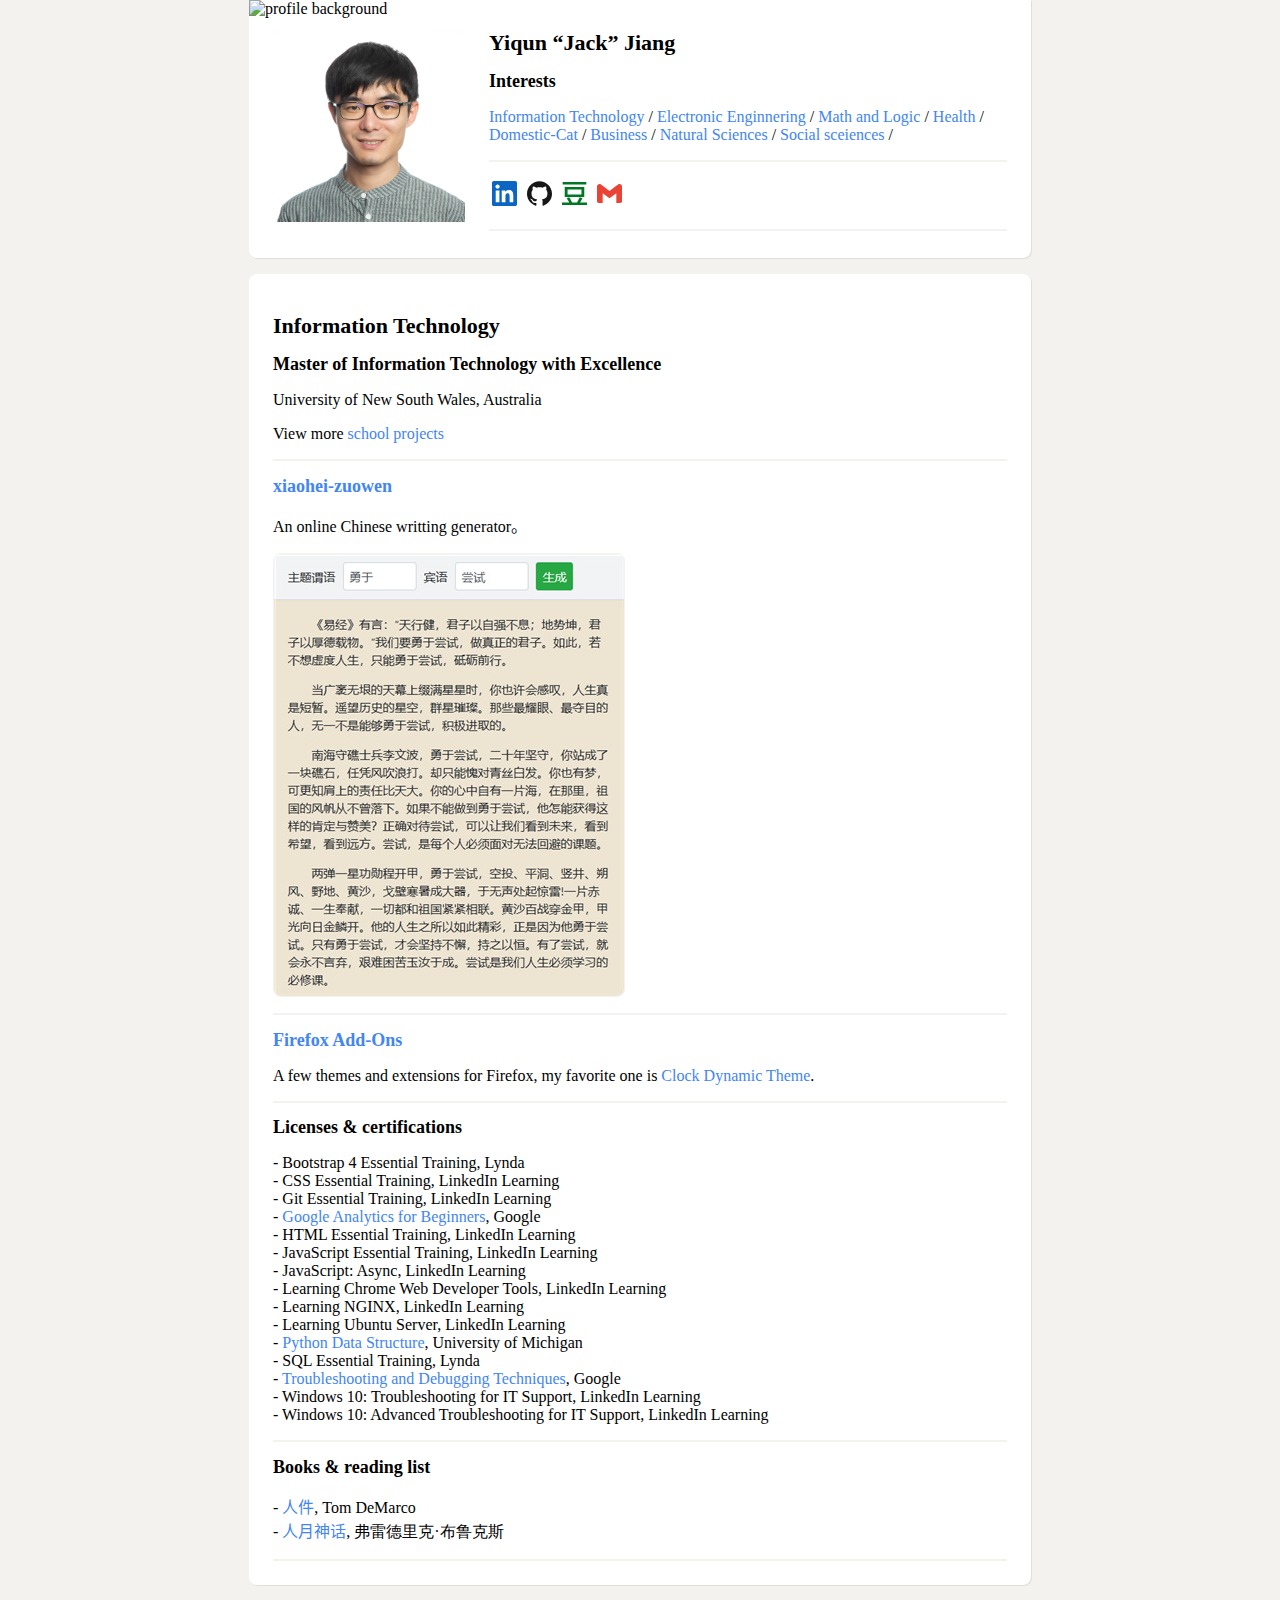
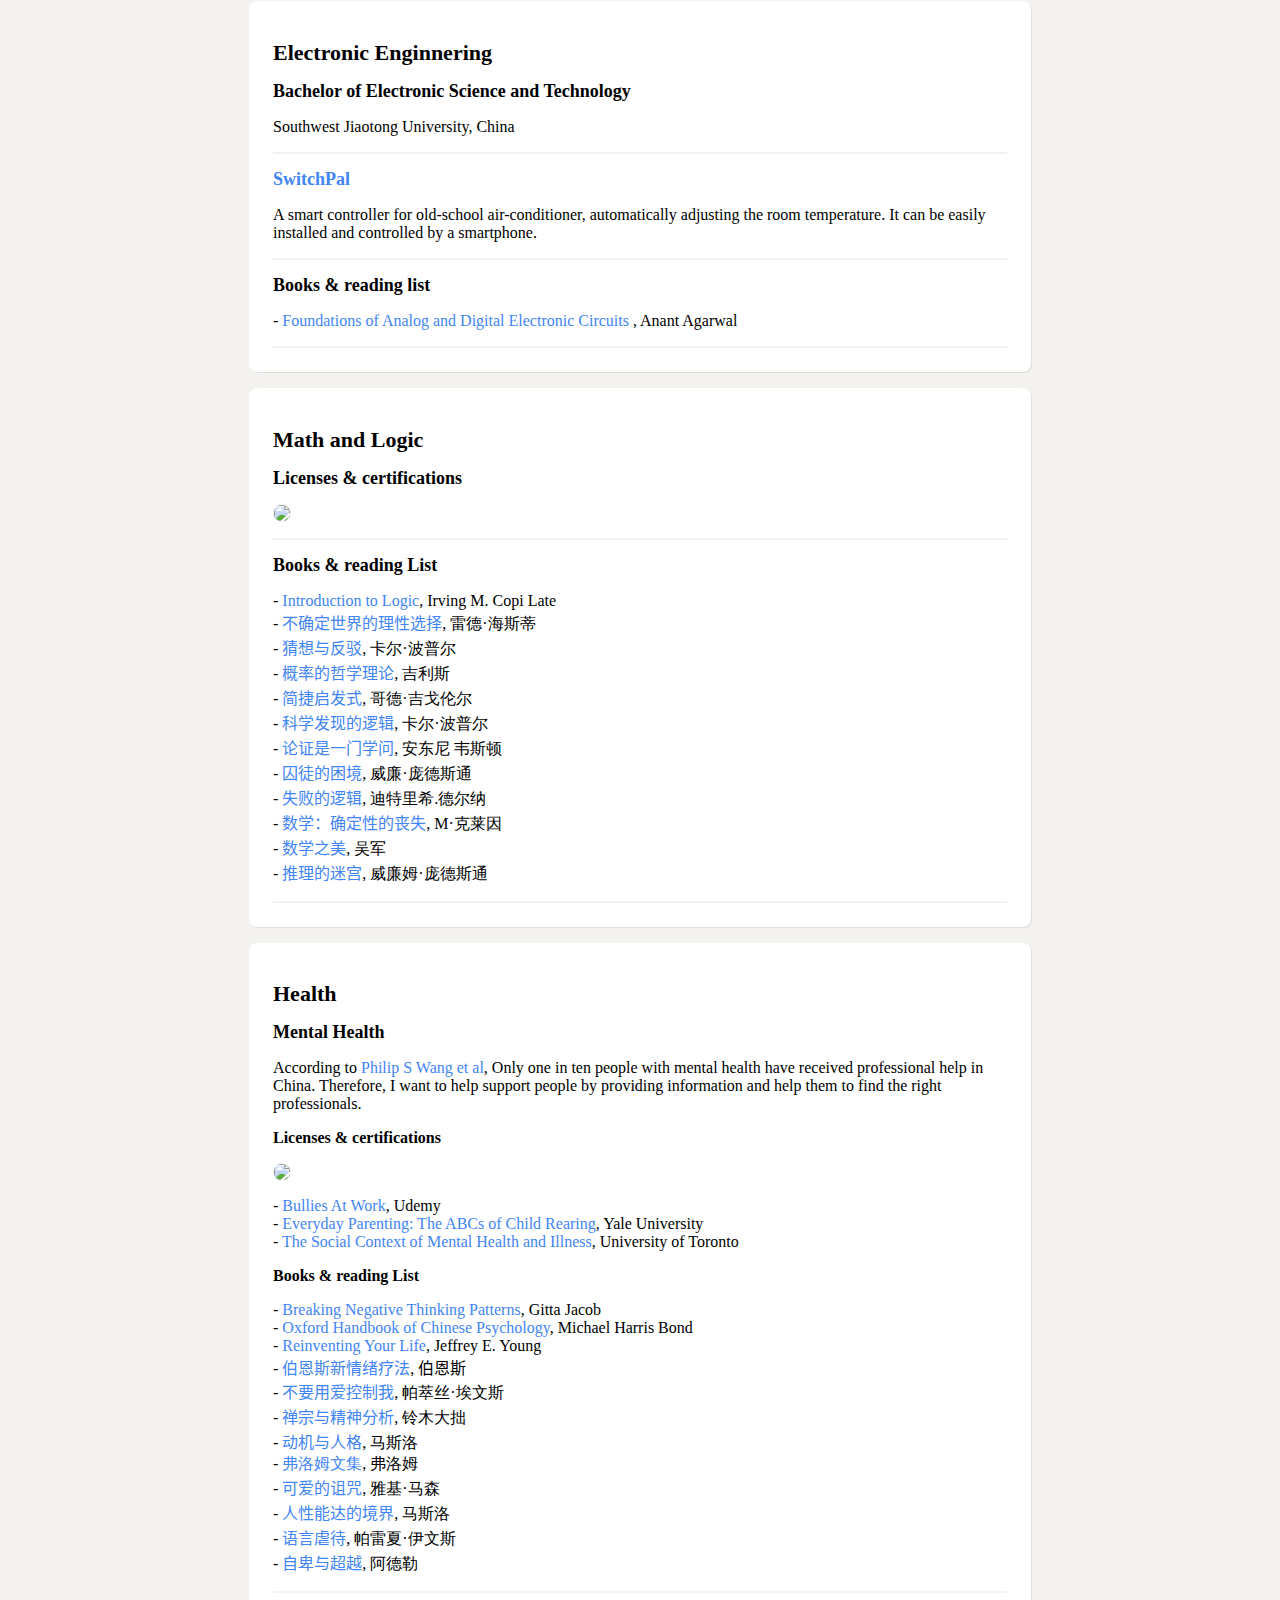
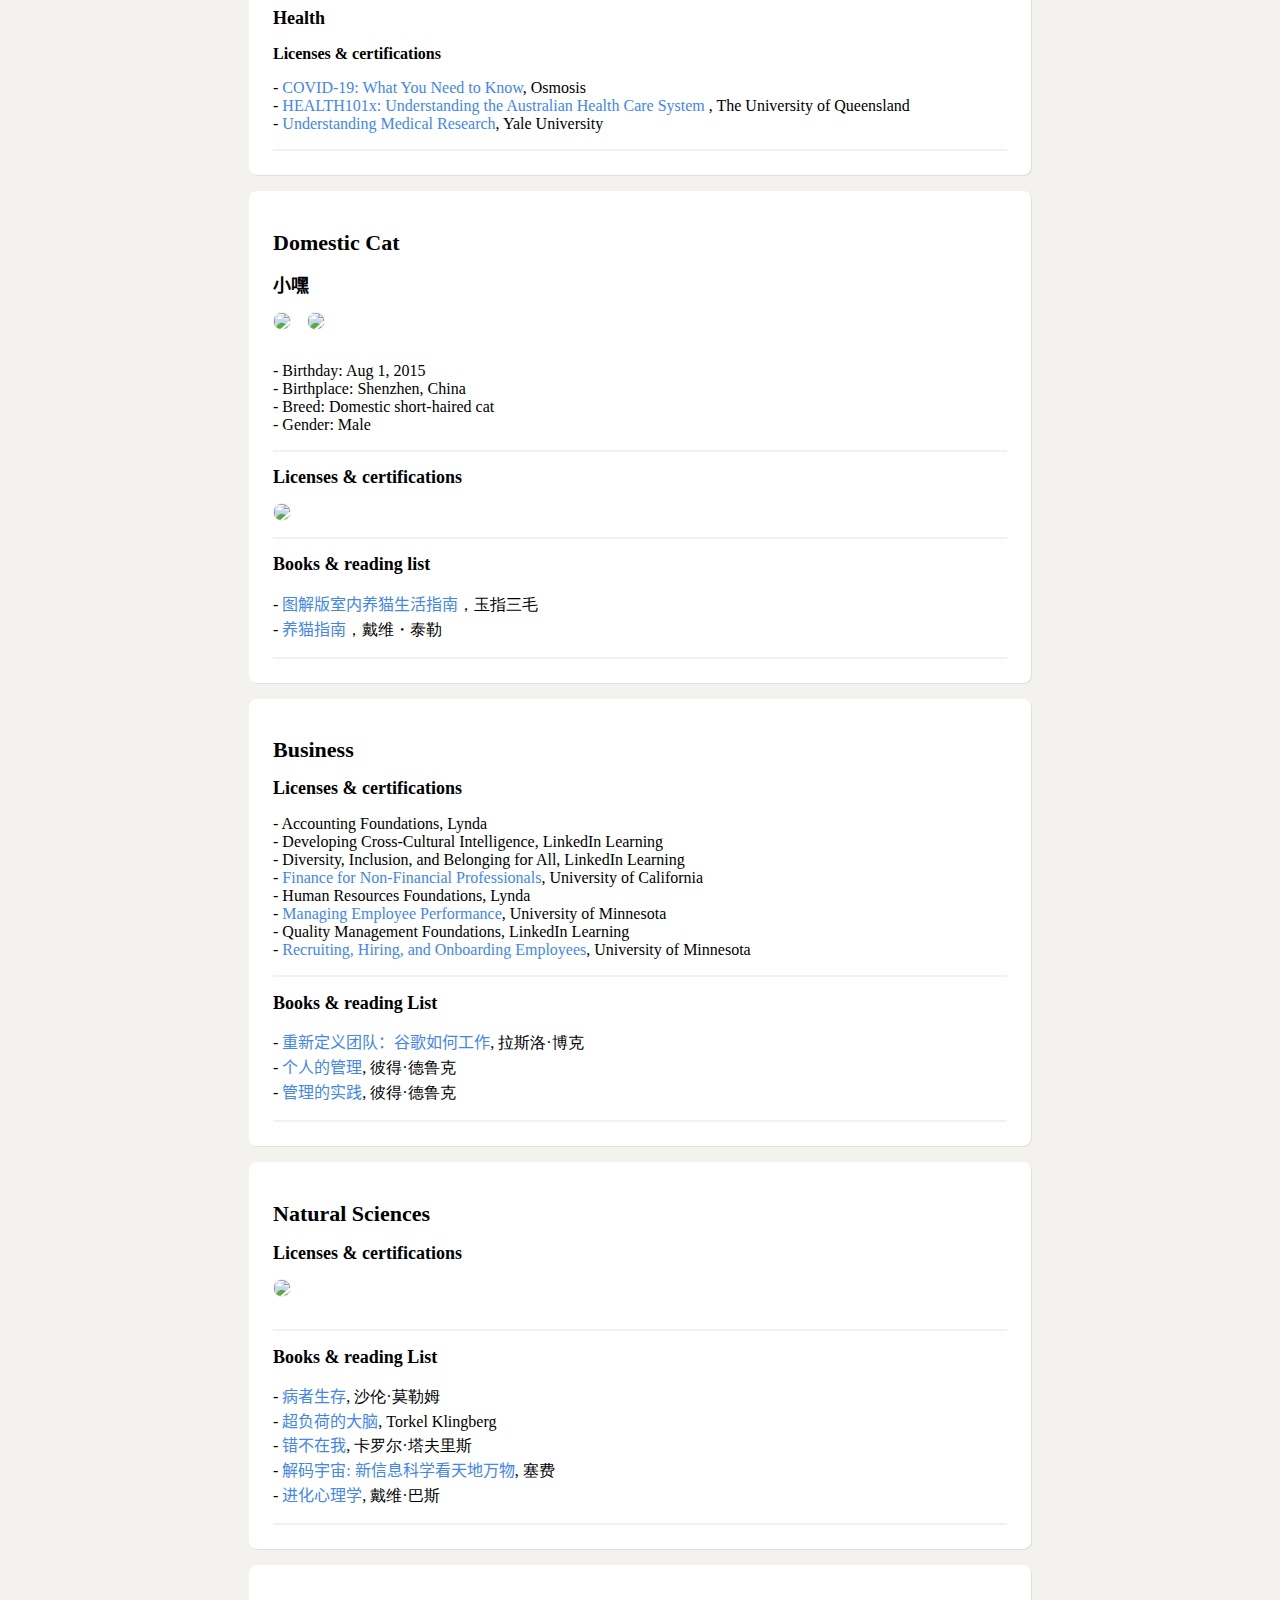
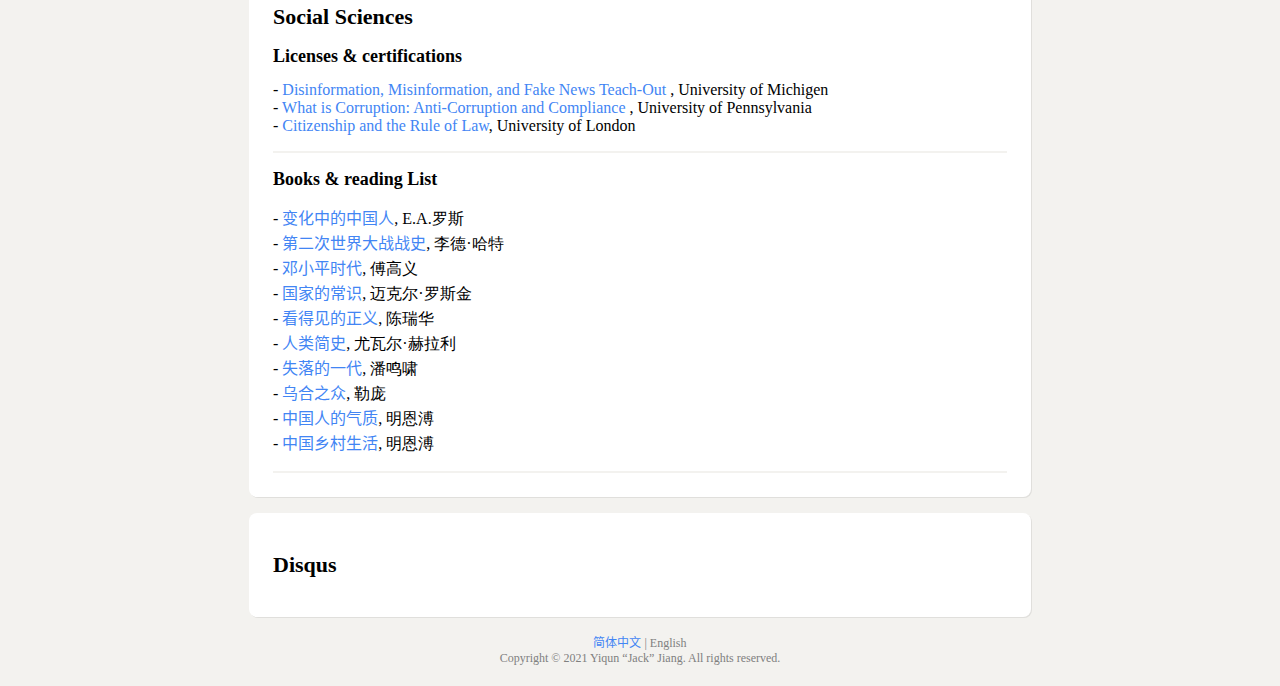
==== en-AU.html @ 07691514 "#6" ====
<!DOCTYPE html>
<html lang="en-au">
  <head>
    <meta charset="UTF-8">
    <meta name="viewport" content="width=device-width, initial-scale=1.0">
    <meta name="description" content="A simple personal homepage, build with bare bone HTML, CSS and JavaScript.">
    <meta name="keywords" content="HTML, CSS, JavaScript, Homepage">
    <title>jackjyq.com</title>
    <!-- https://ogp.me/ -->
    <meta property="og:title" content="jackjyq.com" />
    <meta property="og:type" content="website" />
    <meta property="og:description" content="A simple personal homepage, build with bare bone HTML, CSS and JavaScript.">
    <meta property="og:url" content="https://www.jackjyq.com/" />
    <meta property="og:image" content="./images/header/profile-bg-800x200.jpg" />
    <meta property="og:image:type" content="image/png" />
    <meta property="og:image:width" content="800" />
    <meta property="og:image:height" content="200" />
    <!-- favicon -->
    <link rel="apple-touch-icon" sizes="180x180"
      href="./images/favicons/apple-touch-icon.png">
    <link rel="icon" type="image/png" sizes="16x16"
      href="./images/favicons/favicon-16x16.png">
    <link rel="manifest" href="./images/favicons/site.webmanifest">
    <link rel="icon" type="image/png" sizes="32x32"
      href="./images/favicons/favicon-32x32.png">
    <!-- load JavaScript and CSS files -->
    <script src="js/script.js" defer></script>
    <link rel="stylesheet" href="css/styles.css">
    <!-- Global site tag (gtag.js) - Google Analytics -->
    <script async src="https://www.googletagmanager.com/gtag/js?id=UA-144741828-1">
    </script>
    <script>
      window.dataLayer = window.dataLayer || [];
      function gtag(){dataLayer.push(arguments);}
      gtag('js', new Date());
      gtag('config', 'UA-144741828-1');
    </script>
  </head>
  <body>
    <main>
      <!-- Header -->
      <header>
        <img class="header-background"
            srcset="./images/header/profile-bg-800x200.jpg 800w,
              ./images/header/profile-bg-500x200.jpg 500w,
              ./images/header/profile-bg-350x200.jpg 350w"
            sizes="(max-width: 350px) 350px,
              (max-width: 500px) 500px,
              800px"
            src="./images/header/profile-bg-800x200.jpg"
            alt="profile background">
        <div class="header-container">
          <img class="header-avatar" src="./images/favicons/android-chrome-192x192.png">
          <div>
            <h1>Yiqun <q>Jack</q> Jiang</h1>
            <section>
              <h2>Interests</h2>
                <ul class="navigation">
                  <li><a href="#information-technology">Information Technology</a>
                  </li>
                  <li><a href="#electronic-enginnering">Electronic Enginnering</a>
                  </li>
                  <li><a href="#math-and-logic">Math and Logic</a></li>
                  <li><a href="#health">Health</a></li>
                  <li><a href="#domestic-cat">Domestic-Cat</a></li>
                  <li><a href="#business">Business</a></li>
                  <li><a href="#natural-sciences">Natural Sciences</a></li>
                  <li><a href="#social-sciences">Social sceiences</a></li>
                </ul>
            </section>
            <section>
              <ul class="contact">
                <!-- svg comes from
                  https://simpleicons.org/ -->
                <li><a href="https://www.linkedin.com/in/jackjyq/">
                  <svg role="img" viewBox="0 0 24 24"
                      xmlns="http://www.w3.org/2000/svg" fill="#0A66C2">
                    <title>LinkedIn</title>
                    <path d="M20.447 20.452h-3.554v-5.569c0-1.328-.027-3.037-1.852-3.037-1.853 0-2.136 1.445-2.136 2.939v5.667H9.351V9h3.414v1.561h.046c.477-.9 1.637-1.85 3.37-1.85 3.601 0 4.267 2.37 4.267 5.455v6.286zM5.337 7.433c-1.144 0-2.063-.926-2.063-2.065 0-1.138.92-2.063 2.063-2.063 1.14 0 2.064.925 2.064 2.063 0 1.139-.925 2.065-2.064 2.065zm1.782 13.019H3.555V9h3.564v11.452zM22.225 0H1.771C.792 0 0 .774 0 1.729v20.542C0 23.227.792 24 1.771 24h20.451C23.2 24 24 23.227 24 22.271V1.729C24 .774 23.2 0 22.222 0h.003z"/>
                  </svg>
                </a></li>
                <li><a href="https://github.com/jackjyq">
                  <svg role="img" viewBox="0 0 24 24"
                      xmlns="http://www.w3.org/2000/svg" fill="#181717">
                    <title>GitHub</title>
                    <path d="M12 .297c-6.63 0-12 5.373-12 12 0 5.303 3.438 9.8 8.205 11.385.6.113.82-.258.82-.577 0-.285-.01-1.04-.015-2.04-3.338.724-4.042-1.61-4.042-1.61C4.422 18.07 3.633 17.7 3.633 17.7c-1.087-.744.084-.729.084-.729 1.205.084 1.838 1.236 1.838 1.236 1.07 1.835 2.809 1.305 3.495.998.108-.776.417-1.305.76-1.605-2.665-.3-5.466-1.332-5.466-5.93 0-1.31.465-2.38 1.235-3.22-.135-.303-.54-1.523.105-3.176 0 0 1.005-.322 3.3 1.23.96-.267 1.98-.399 3-.405 1.02.006 2.04.138 3 .405 2.28-1.552 3.285-1.23 3.285-1.23.645 1.653.24 2.873.12 3.176.765.84 1.23 1.91 1.23 3.22 0 4.61-2.805 5.625-5.475 5.92.42.36.81 1.096.81 2.22 0 1.606-.015 2.896-.015 3.286 0 .315.21.69.825.57C20.565 22.092 24 17.592 24 12.297c0-6.627-5.373-12-12-12"/>
                  </svg>
                </a></li>
                <li><a href="https://book.douban.com/people/diqiuyi/">
                  <svg role="img" xmlns="http://www.w3.org/2000/svg"
                      viewBox="0 0 24 24" fill="#007722">
                    <title lang="zh-cn">豆瓣读书</title>
                    <path d="M.643.92v2.412h22.714V.92H.643zm1.974 4.926v9.42h18.764v-9.42H2.617zm2.72 2.408H18.69v4.605H5.338V8.254zm1.657 7.412l-2.512.938c1.037 1.461 1.87 2.825 2.512 4.091H0v2.385h24v-2.385h-6.678c.818-1.176 1.589-2.543 2.303-4.091l-2.73-.938a29.952 29.952 0 01-2.479 5.03h-4.75c-.786-1.962-1.677-3.641-2.672-5.03Z"/>
                  </svg>
                </a></li>
                <li><a href="mailto:me@jackjyq.com">
                  <svg role="img" viewBox="0 0 24 24"
                      xmlns="http://www.w3.org/2000/svg" fill="#EA4335">
                    <title>Email</title>
                    <path d="M24 5.457v13.909c0 .904-.732 1.636-1.636 1.636h-3.819V11.73L12 16.64l-6.545-4.91v9.273H1.636A1.636 1.636 0 0 1 0 19.366V5.457c0-2.023 2.309-3.178 3.927-1.964L5.455 4.64 12 9.548l6.545-4.91 1.528-1.145C21.69 2.28 24 3.434 24 5.457z"/></svg>
                </a></li>
              </ul>
            </section>
          </div>
        </div> <!-- header container -->
      </header>

      <!-- information technology -->
      <article id="information-technology">
        <h1>Information Technology</h1>
        <section>
          <h2>Master of Information Technology with Excellence</h2>
          <p>University of New South Wales, Australia</p>
          <p>View more <a href="https://jackjyq.github.io/portfolio/">
            school projects</a></p>
        </section>
        <section lang="zh-cn">
          <h2><a href="https://zuowen.jackjyq.com">xiaohei-zuowen</a></h2>
          <p>An online Chinese writting generator。</p>
          <div class="images">
            <a href="https://zuowen.jackjyq.com">
              <img src="images/xiaohei-zuowen.jpg">
            </a>
          </div>
        </section>
        <section>
          <h2><a href="https://addons.mozilla.org/en-US/firefox/user/13822940/">
            Firefox Add-Ons</a></h2>
          <p>A few themes and extensions for Firefox, my favorite one is 
            <a href="https://addons.mozilla.org/en-US/firefox/addon/clock-dynamic-theme/">
              Clock Dynamic Theme</a>.
          </p>
        </section>
        <section>
          <h2>Licenses & certifications</h2>
          <ul>
            <li>Bootstrap 4 Essential Training, Lynda</li>
            <li>CSS Essential Training, LinkedIn Learning</li>
            <li>Git Essential Training, LinkedIn Learning</li>
            <li><a href="https://analytics.google.com/analytics/academy/certificate/4dOMNZp6Q1OWfG5DAVbX3w">
              Google Analytics for Beginners</a>, Google</li>
            <li>HTML Essential Training, LinkedIn Learning</li>
            <li>JavaScript Essential Training, LinkedIn Learning</li>
            <li>JavaScript: Async, LinkedIn Learning</li>
            <li>Learning Chrome Web Developer Tools, LinkedIn Learning</li>
            <li>Learning NGINX, LinkedIn Learning</li>
            <li>Learning Ubuntu Server, LinkedIn Learning</li>
            <li><a href="https://www.coursera.org/account/accomplishments/certificate/JPXSKZWFWZWK">
              Python Data Structure</a>,  University of Michigan</li>
            <li>SQL Essential Training, Lynda</li>
            <li><a href="https://www.coursera.org/account/accomplishments/certificate/BKGQAZC6VWFG">
              Troubleshooting and Debugging Techniques</a>, Google</li>
            <li>Windows 10: Troubleshooting for IT Support, LinkedIn Learning</li>
            <li>Windows 10: Advanced Troubleshooting for IT Support, LinkedIn Learning</li>
          </ul>
        </section>
        <section>
          <h2>Books & reading list</h2>
          <ul>
            <li><a href="https://book.douban.com/subject/1108725/" lang="zh-cn">
              人件</a>, Tom DeMarco</li>
            <li><a href="https://book.douban.com/subject/1102259/" lang="zh-cn">
              人月神话</a>, 弗雷德里克·布鲁克斯</li>
          </ul>
        </section>
      </article>

      <!-- electronic enginnering -->
      <article id="electronic-enginnering">
        <h1>Electronic Enginnering</h1>
        <section>
          <h2>Bachelor of Electronic Science and Technology</h2>
          <p>Southwest Jiaotong University, China</p>
        </section>
        <section>
          <h2><a href="https://getswitchpal.com/">SwitchPal</a></h2>
          <p>A smart controller for old-school air-conditioner, automatically 
            adjusting the room temperature. It can be easily installed and 
            controlled by a smartphone.</p>
        </section>
        <section>
          <h2>Books & reading list</h2>
          <ul>
            <li><a href="https://book.douban.com/subject/1926610/">
              Foundations of Analog and Digital Electronic Circuits</a>
              , Anant Agarwal</li>
          </ul>
        </section>
      </article>

      <!-- Math and Logic -->
      <article id="math-and-logic">
        <h1>Math and Logic </h1>
        <section>
          <h2>Licenses & certifications</h2>
          <div class="images">
            <a href="https://www.complexityexplorer.org/courses/104-introduction-to-complexity/certificates/868286466">
              <img src="./images/images-350w/introduction-to-complexity.jpg"></a>
          </div>
        </section>
        <section>
          <h2>Books & reading List</h2>
          <ul>
            <li><a href="https://book.douban.com/subject/7946089/">
              Introduction to Logic</a>, Irving M. Copi Late</li>
            <li><a href="https://book.douban.com/subject/25763679/" lang="zh-cn">
              不确定世界的理性选择</a>, 雷德·海斯蒂</li>
            <li><a href="https://book.douban.com/subject/1500045/" lang="zh-cn">
              猜想与反驳</a>, 卡尔·波普尔</li>
            <li><a href="https://book.douban.com/subject/10732575/"  lang="zh-cn">
              概率的哲学理论</a>, 吉利斯</li>
            <li><a href="https://book.douban.com/subject/1599035/" lang="zh-cn">
              简捷启发式</a>, 哥德·吉戈伦尔</li>
            <li><a href="https://book.douban.com/subject/3349509/" lang="zh-cn">
              科学发现的逻辑</a>, 卡尔·波普尔</li>
            <li><a href="https://book.douban.com/subject/5399343/" lang="zh-cn">
              论证是一门学问</a>, 安东尼 韦斯顿</li>
            <li><a href="https://book.douban.com/subject/1484425/" lang="zh-cn">
              囚徒的困境</a>, 威廉·庞德斯通</li>
            <li><a href="https://book.douban.com/subject/1001737/" lang="zh-cn">
              失败的逻辑</a>, 迪特里希.德尔纳</li>
            <li><a href="https://book.douban.com/subject/1049136/" lang="zh-cn">
              数学：确定性的丧失</a>, M·克莱因</li>
            <li><a href="https://book.douban.com/subject/10750155/" lang="zh-cn">
              数学之美</a>, 吴军</li>
            <li><a href="https://book.douban.com/subject/1400030/" lang="zh-cn">
              推理的迷宫</a>, 威廉姆·庞德斯通</li>
          </ul>
        </section>
      </article>

      <!-- health -->
      <article id="health">
        <h1>Health</h1>
        <section>
          <h2>Mental Health</h2>
          <p> According to <a href="https://pubmed.ncbi.nlm.nih.gov/17826169/">
            Philip S Wang et al</a>, Only one in ten people with mental health 
            have received professional help in China.
            Therefore, I want to help support people by providing information and 
            help them to find the right professionals.
          </p>

          <ul>
            <h3>Licenses & certifications</h3>
            <div class="images">
              <a href="images/images-origin/mental-health-first-aider.png"">
                <img src="images/images-350w/mental-health-first-aider.jpg">
              </a>
            </div>
            <li><a href="https://www.udemy.com/certificate/UC-e6d9c830-014c-4294-bd19-6a31203d725e/">
              Bullies At Work</a>, Udemy</li>
            <li><a href="http://coursera.org/verify/EZZDP9MDJEVM">
              Everyday Parenting: The ABCs of Child Rearing</a>, Yale University</li>
            <li><a href="https://coursera.org/share/e4c8da4421cc3acc5afabfd54d9e359f">
              The Social Context of Mental Health and Illness</a>, University of Toronto</li>
          </ul>
          <ul>
            <h3>Books & reading List</h3>
            <li><a href="https://book.douban.com/subject/26917416/">
              Breaking Negative Thinking Patterns</a>, Gitta Jacob</li>
            <li><a href="https://book.douban.com/subject/4644865/">
              Oxford Handbook of Chinese Psychology</a>, Michael Harris Bond</li>
            <li><a href="https://book.douban.com/subject/1786570/">
              Reinventing Your Life</a>, Jeffrey E. Young</li>
            <li><a href="https://book.douban.com/subject/2216703/" lang="zh-cn">
              伯恩斯新情绪疗法</a>, 伯恩斯</li>
            <li><a href="https://book.douban.com/subject/23038602/" lang="zh-cn">
              不要用爱控制我</a>, 帕萃丝·埃文斯</li>
            <li><a href="https://book.douban.com/subject/1053709/" lang="zh-cn">
              禅宗与精神分析</a>, 铃木大拙</li>
            <li><a href="https://book.douban.com/subject/2116916/" lang="zh-cn">
              动机与人格</a>, 马斯洛</li>
            <li><a href="https://book.douban.com/subject/1459390/" lang="zh-cn">
              弗洛姆文集</a>, 弗洛姆</li>
            <li><a href="https://book.douban.com/subject/26712787/" lang="zh-cn">
              可爱的诅咒</a>, 雅基·马森</li>
            <li><a href="https://book.douban.com/subject/1761996/" lang="zh-cn">
              人性能达的境界</a>, 马斯洛</li>
            <li><a href="https://book.douban.com/subject/1018543/" lang="zh-cn">
              语言虐待</a>, 帕雷夏·伊文斯</li>
            <li><a href="https://book.douban.com/subject/1482317/" lang="zh-cn">
              自卑与超越</a>, 阿德勒</li>
          </ul>
        </section>
        <section>
          <h2>Health</h2>
          <ul>
            <h3>Licenses & certifications</h3>
            <li><a href="https://coursera.org/share/c46373c1967b260e528dde66fa2b9a94">
              COVID-19: What You Need to Know</a>, Osmosis</li>
            <li><a href="https://courses.edx.org/certificates/b5330c0630db464f92315949cd1ee141">
              HEALTH101x: Understanding the Australian Health Care System</a>
              , The University of Queensland</li>
            <li><a href="https://coursera.org/share/a678570c60d6bf918ea2be4c8b0c69af">
              Understanding Medical Research</a>, Yale University</li>
          </ul>
        </section>
      </article>

      <!-- Domestic Cat -->
      <article id="domestic-cat">
        <h1>Domestic Cat</h1>
        <section>
          <h2 lang="zh-cn">小嘿</h2>
          <div class="images">
            <a href="images/images-origin/xiaohei-cat-1.jpg">
              <img src="images/images-350w/xiaohei-cat-1.jpg">
            </a>
            <a href="images/images-origin/xiaohei-cat-2.jpg">
              <img src="images/images-350w/xiaohei-cat-2.jpg">
            </a>
          </div>
          <ul>
            <li>Birthday: <time datetime="2015-08-01">Aug 1, 2015</time></li>
            <li>Birthplace: Shenzhen, China</li>
            <li>Breed: Domestic short-haired cat</li>
            <li>Gender: Male</li>
          </ul>
        </section>
        <section>
          <h2>Licenses & certifications</h2>
          <div class="images">
            <a href="https://www.coursera.org/account/accomplishments/certificate/7SU9DE7XPDFL">
              <img src="./images/images-350w/cats-and-dogs.jpg"></a>
          </div>
        </section>
        <section>
          <h2>Books & reading list</h2>
          <ul>
            <li><a href="https://book.douban.com/subject/6878151/" lang="zh-cn">
              图解版室内养猫生活指南</a>，玉指三毛</li>
            <li><a href="https://book.douban.com/subject/1063247/" lang="zh-cn">
              养猫指南</a>，戴维・泰勒</li>
          </ul>
        </section>
      </article>

      <!-- Business -->
      <article id="business">
        <h1>Business</h1>
        <section>
          <h2>Licenses & certifications</h2>
          <ul>
            <li>Accounting Foundations, Lynda</li>
            <li>Developing Cross-Cultural Intelligence, LinkedIn Learning</li>
            <li>Diversity, Inclusion, and Belonging for All, LinkedIn Learning</li>
            <li><a href="https://www.coursera.org/account/accomplishments/certificate/5PZAKWHFP58W">
              Finance for Non-Financial Professionals</a>,  University of California</li>
            <li>Human Resources Foundations, Lynda</li>
            <li><a href="https://www.coursera.org/account/accomplishments/certificate/6KCUJQH4YJ38">
              Managing Employee Performance</a>,  University of Minnesota</li>
            <li>Quality Management Foundations, LinkedIn Learning</li>
            <li><a href="https://www.coursera.org/account/accomplishments/certificate/LJSTNNLAR2ZV">
              Recruiting, Hiring, and Onboarding Employees</a>,  University of Minnesota</li>
          </ul>
        </section>
        <section>
          <ul>
            <h2>Books & reading List</h2>
            <li><a href="https://book.douban.com/subject/26608585/"  lang="zh-cn">
              重新定义团队：谷歌如何工作</a>, 拉斯洛·博克</li>
            <li><a href="https://book.douban.com/subject/1128313/"  lang="zh-cn">
              个人的管理</a>, 彼得·德鲁克</li>
            <li><a href="https://book.douban.com/subject/1457028/" lang="zh-cn">
              管理的实践</a>, 彼得·德鲁克</li>
          </ul>
        </section>
      </article>

      <!-- Natural Sciences -->
      <article id="natural-sciences">
        <h1>Natural Sciences</h1>
        <section>
          <ul>
            <h2>Licenses & certifications</h2>
            <div class="images">
              <a href="images/images-origin/dinosaur-paleobiology.jpg">
                <img src="images/images-350w/dinosaur-paleobiology.jpg">
              </a>
            </div>
          </ul>
        </section>
        <section>
          <ul>
            <h2>Books & reading List</h2>
            <li><a href="https://book.douban.com/subject/2270925/" lang="zh-cn">
              病者生存</a>, 沙伦·莫勒姆</li>
            <li><a href="https://book.douban.com/subject/6758932/" lang="zh-cn">
              超负荷的大脑</a>, Torkel Klingberg</li>
            <li><a href="https://book.douban.com/subject/25788948/" lang="zh-cn">
              错不在我</a>, 卡罗尔·塔夫里斯</li>
            <li><a href="https://book.douban.com/subject/6008029/" lang="zh-cn">
              解码宇宙: 新信息科学看天地万物</a>, 塞费</li>
            <li><a href="https://book.douban.com/subject/2143904/" lang="zh-cn">
              进化心理学</a>, 戴维·巴斯</li>
          </ul>
        </section>
      </article>

      <!-- Social Sciences -->
      <article id="social-sciences">
        <h1>Social Sciences</h1>
        <section>
          <ul>
            <h2>Licenses & certifications</h2>
            <ul>
              <li><a href="https://www.futurelearn.com/certificates/fpexo6x">
                Disinformation, Misinformation, and Fake News Teach-Out</a>
                ,  University of Michigen</li>
              <li><a href="http://coursera.org/verify/XUY9UUXPMPHB">
                What is Corruption: Anti-Corruption and Compliance</a>
                ,  University of Pennsylvania</li>
              <li><a href="https://www.coursera.org/account/accomplishments/certificate/EQPU8QNDKH5F">
                Citizenship and the Rule of Law</a>,   University of London</li>
            </ul>
          </ul>
        </section>
        <section>
          <ul>
            <h2>Books & reading List</h2>
            <li><a href="https://book.douban.com/subject/1909527/"  lang="zh-cn">
              变化中的中国人</a>, E.A.罗斯</li>
            <li><a href="https://book.douban.com/subject/3610090/"  lang="zh-cn">
              第二次世界大战战史</a>, 李德·哈特</li>
            <li><a href="https://book.douban.com/subject/20424526/"  lang="zh-cn">
              邓小平时代</a>, 傅高义</li>
            <li><a href="https://book.douban.com/subject/22806583/"  lang="zh-cn">
              国家的常识</a>,  迈克尔·罗斯金</li>
            <li><a href="https://book.douban.com/subject/24754570/"  lang="zh-cn">
              看得见的正义</a>, 陈瑞华</li>
            <li><a href="https://book.douban.com/subject/25985021/" lang="zh-cn">
              人类简史</a>, 尤瓦尔·赫拉利</li>
            <li><a href="https://book.douban.com/subject/4218731/"  lang="zh-cn">
              失落的一代</a>, 潘鸣啸</li>
            <li><a href="https://book.douban.com/subject/1012611/"  lang="zh-cn">
              乌合之众</a>,  勒庞</li>
            <li><a href="https://book.douban.com/subject/2342942/"  lang="zh-cn">
              中国人的气质</a>,  明恩溥</li>
            <li><a href="https://book.douban.com/subject/1882376/"  lang="zh-cn">
              中国乡村生活</a>,  明恩溥</li>
          </ul>
        </section>
      </article>

      <article id="disqus">
        <h1>Disqus</h1>
        <div id="disqus_thread"></div>
        <script>
            /**
            *  RECOMMENDED CONFIGURATION VARIABLES: EDIT AND UNCOMMENT THE SECTION BELOW TO INSERT DYNAMIC VALUES FROM YOUR PLATFORM OR CMS.
            *  LEARN WHY DEFINING THESE VARIABLES IS IMPORTANT: https://disqus.com/admin/universalcode/#configuration-variables    */
            /*
            var disqus_config = function () {
            this.page.url = PAGE_URL;  // Replace PAGE_URL with your page's canonical URL variable
            this.page.identifier = PAGE_IDENTIFIER; // Replace PAGE_IDENTIFIER with your page's unique identifier variable
            };
            */
            (function() { // DON'T EDIT BELOW THIS LINE
            var d = document, s = d.createElement('script');
            s.src = 'https://jackjyq.disqus.com/embed.js';
            s.setAttribute('data-timestamp', +new Date());
            (d.head || d.body).appendChild(s);
            })();
        </script>
        <noscript>Please enable JavaScript to view the <a href="https://disqus.com/?ref_noscript">comments powered by Disqus.</a></noscript>
      </article>
    </main>
    <!-- footer -->
    <footer>
      <a href="./zh-CN.html">简体中文</a> | English <br />
      Copyright &copy; 2021 Yiqun <q>Jack</q> Jiang. All rights reserved.
    </footer>
  </body>
</html>
---- css/styles.css ----
/* color platte
#f3f2ef -- linkedIn Background Silver
#4285F4 -- Google Blue
#DB4437 -- Google Red
#F4B400 -- Google Yellow
#0F9D58 -- Google Green
*/

html{
  background-color: #f3f2ef;
  scroll-behavior: smooth;
}

body {
  font-family: -apple-system, system-ui, BlinkMacSystemFont, Segoe UI, Roboto, 
                Helvetica Neue, Fira Sans, Ubuntu, Oxygen, Oxygen Sans, Cantarell, 
                Droid Sans, Apple Color Emoji, Segoe UI Emoji, Segoe UI Symbol, 
                Lucida Grande, Helvetica, Arial,
                "Microsoft YaHei", "微软雅黑", Heiti, "黑体"，
                sans-serif;
  font-size: 16px;
  margin: auto;
  max-width: 782px;
}

h1 {
  font-size: 22px;
  font-weight: 600;
}

h2 {
  font-size: 18px;
  font-weight: 600;
}

h3 {
  font-size: 16px;
  font-weight: 600;
}

a:link {
  color: #4285F4;
  text-decoration: none;
}

th {
  text-align: right;
}


/* header */
header {
  background-color: white;
  border-radius: 0 0 8px 8px;
	box-shadow: 1px 1px 0 rgba(0,0,0,0.08);
  margin: 0 0 16px 0;
  max-width: 782px;
  padding: 0;
}

.header-avatar {
  width: 192px;
  height: 192px;
  margin: 0 24px 24px 0;
}

.header-background {
  width: 100%;
}

header h1 {
  margin-top: 0;
}

header ul {
  padding-inline-start: 0;
}

header li {
  display: inline;
}

.navigation li:after {
  content: " / ";
}

.contact svg {
  width: 25px;
  height: 25px;
  padding: 3px;
}

.contact svg:hover {
  width: 30px;
  height: 30px;
}

/* responsive */
.header-container {
  padding: 12px 24px;
  display: flex
}

@media screen and (max-width:455px) {
  .header-container {
    padding: 12px 24px;
    display: block;
  }
}

/* article */
article {
  background-color: white;
  border-radius: 8px;
	box-shadow: 1px  1px 0 rgba(0,0,0,0.08);
  margin: 16px 0;
  max-width: 734px;
  padding: 24px;
  }

section {
  border-bottom:2px solid #f3f2ef;
}

article section ul {
  list-style-type: none;
  padding: 0;
}

article section li::before {
  content: "- ";
}

.images {
  column-count: auto;
}

.images img {
  border-radius: 8px;
  margin: 0 12px 12px 0;
  width: 350px;
  border: 1px solid #f3f2ef;
}

.images a img:hover {
  border: 1px solid #4285F4;
}

/* responsive */
@media screen and (max-width:782px) {
  .images img {
    width: 272px;
  }
}

@media screen and (max-width:350px) {
  .images img {
    width: 100%;
  }
}

/* footer */
footer {
  text-align: center;
  font-size: 12px;
  color: grey;
  margin-bottom: 20px;
}
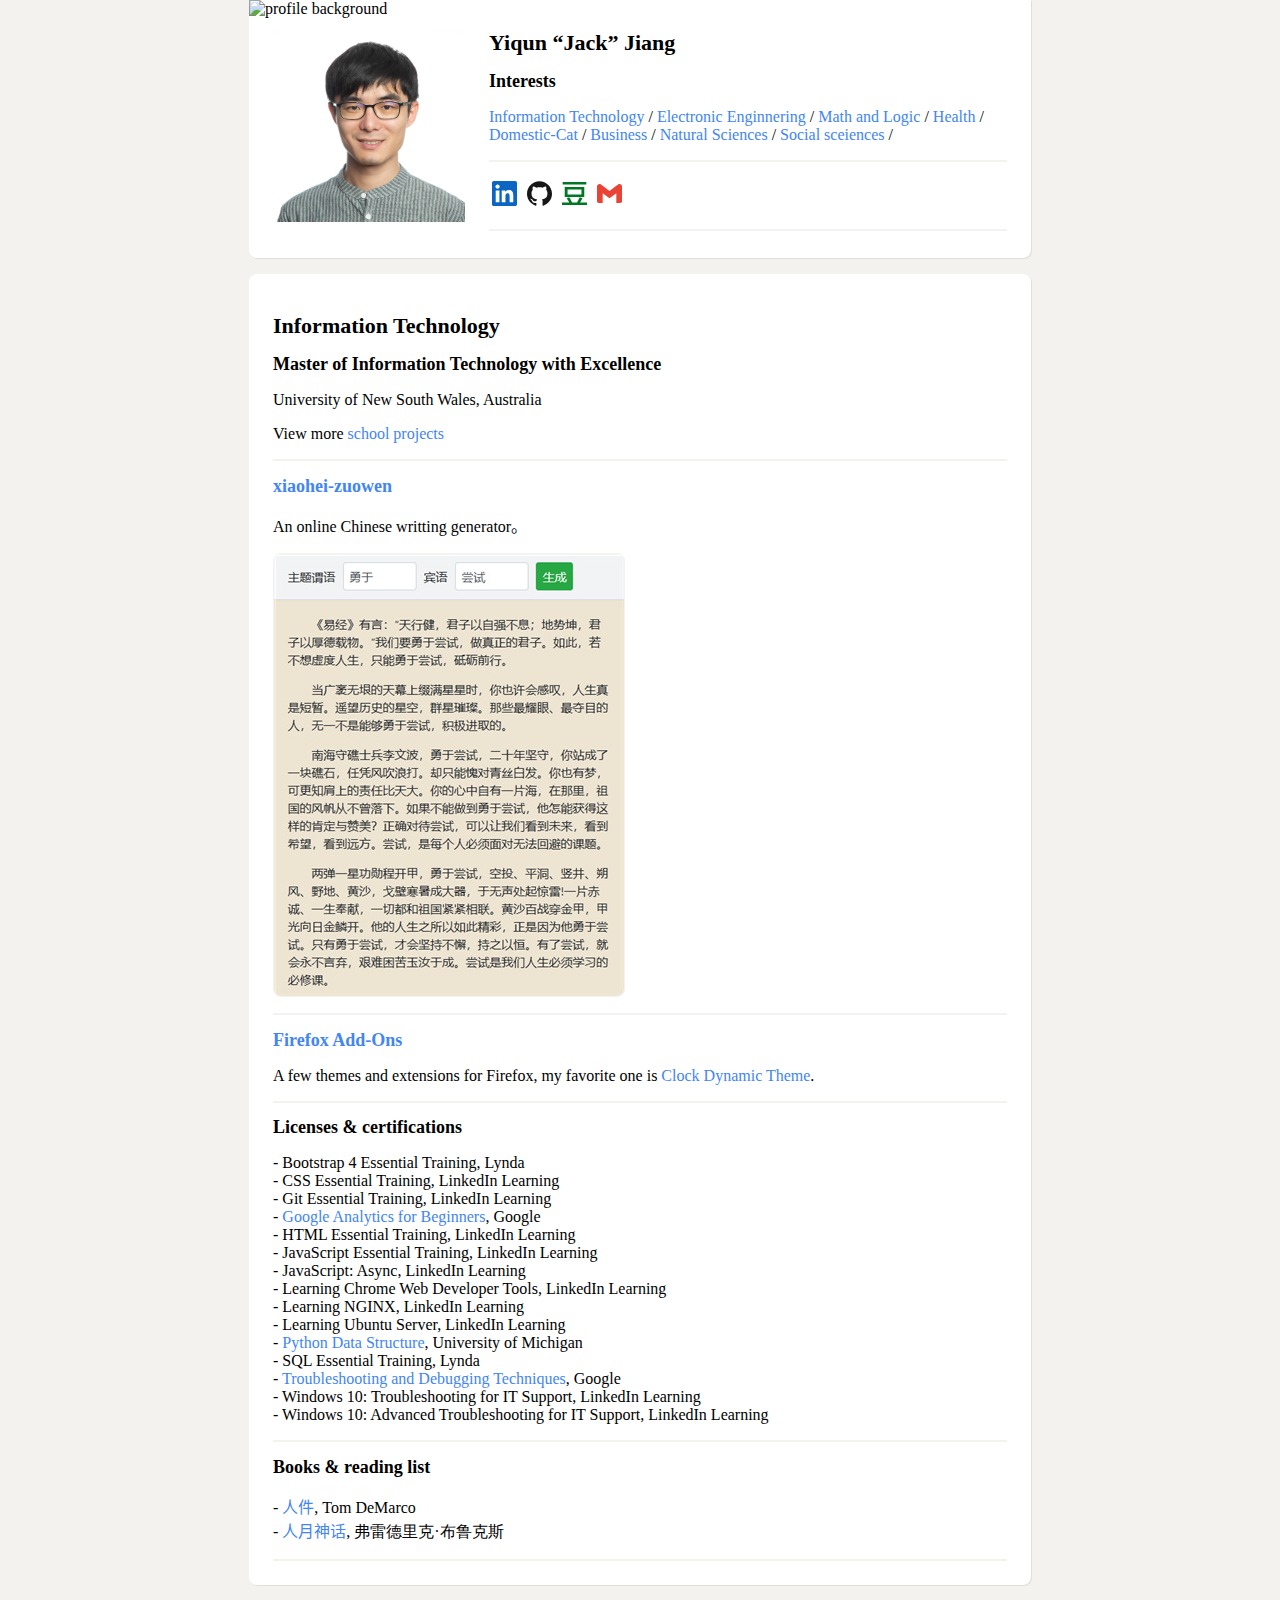
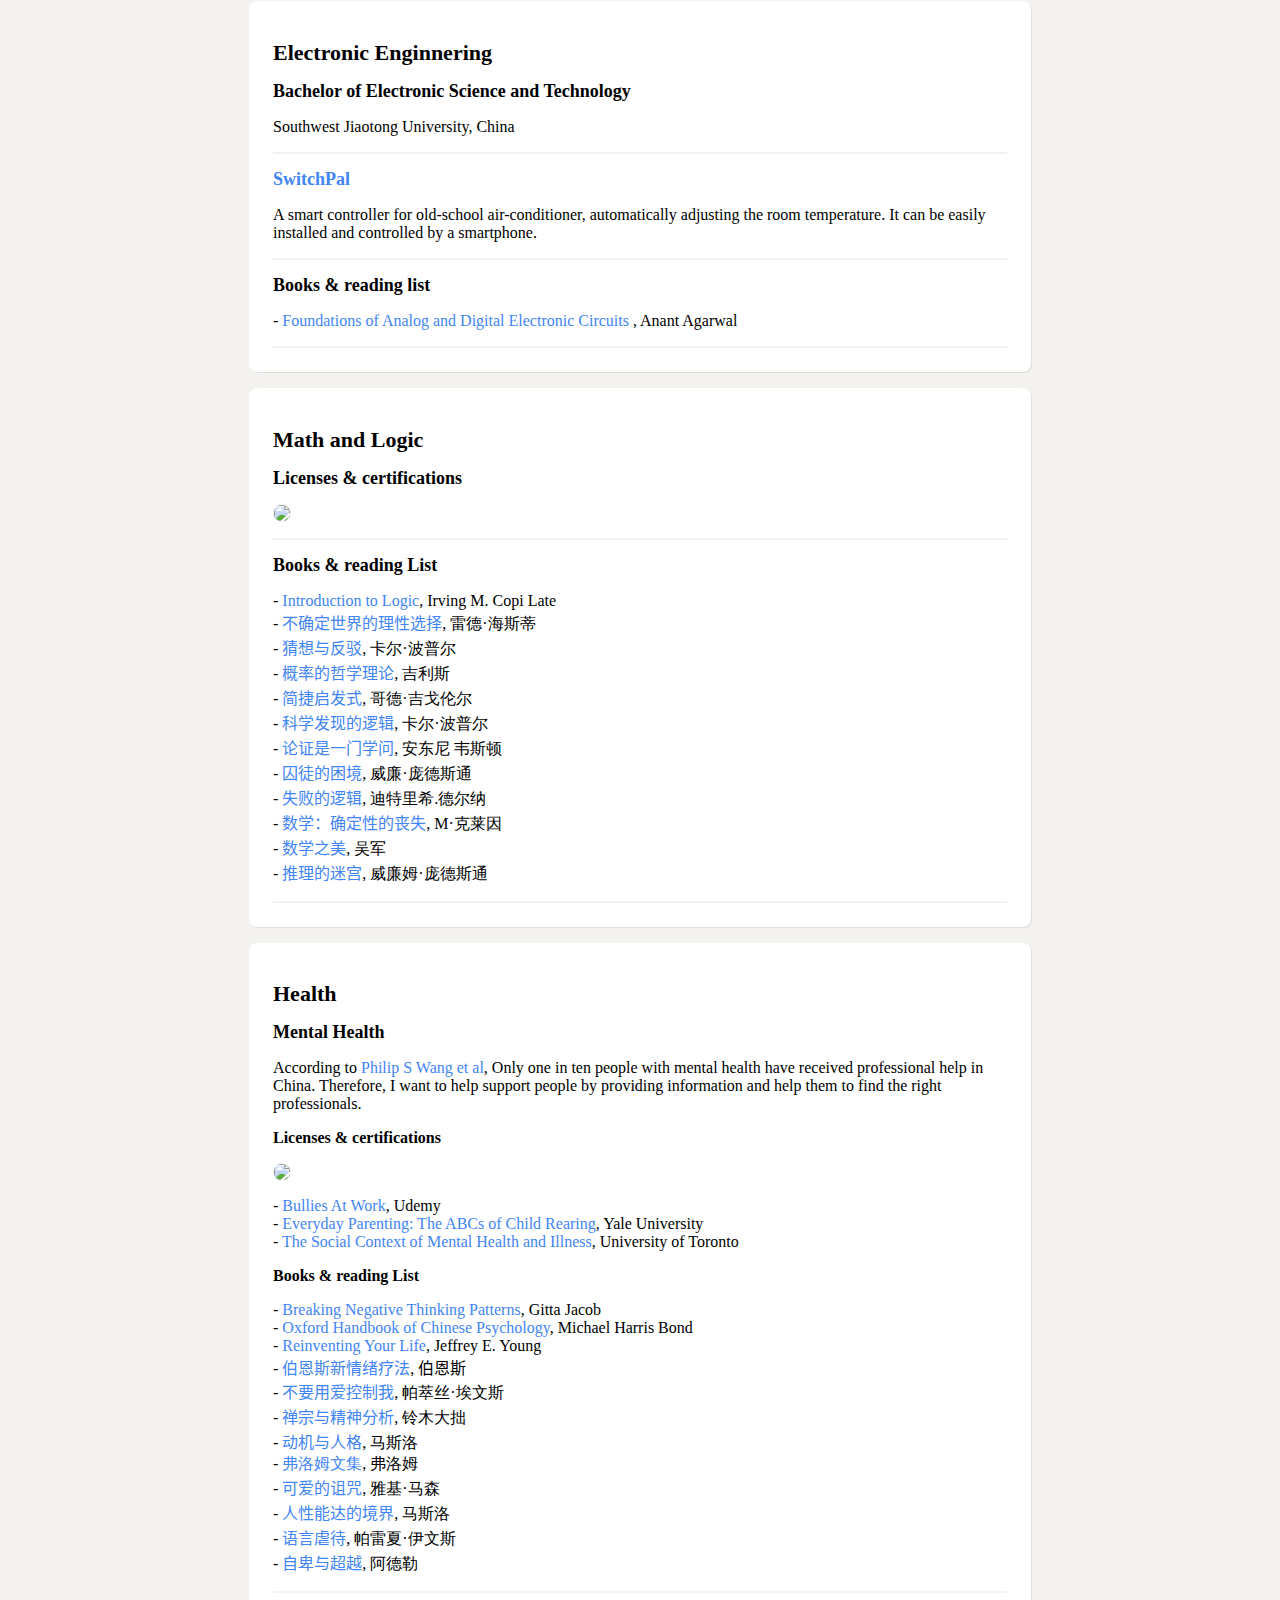
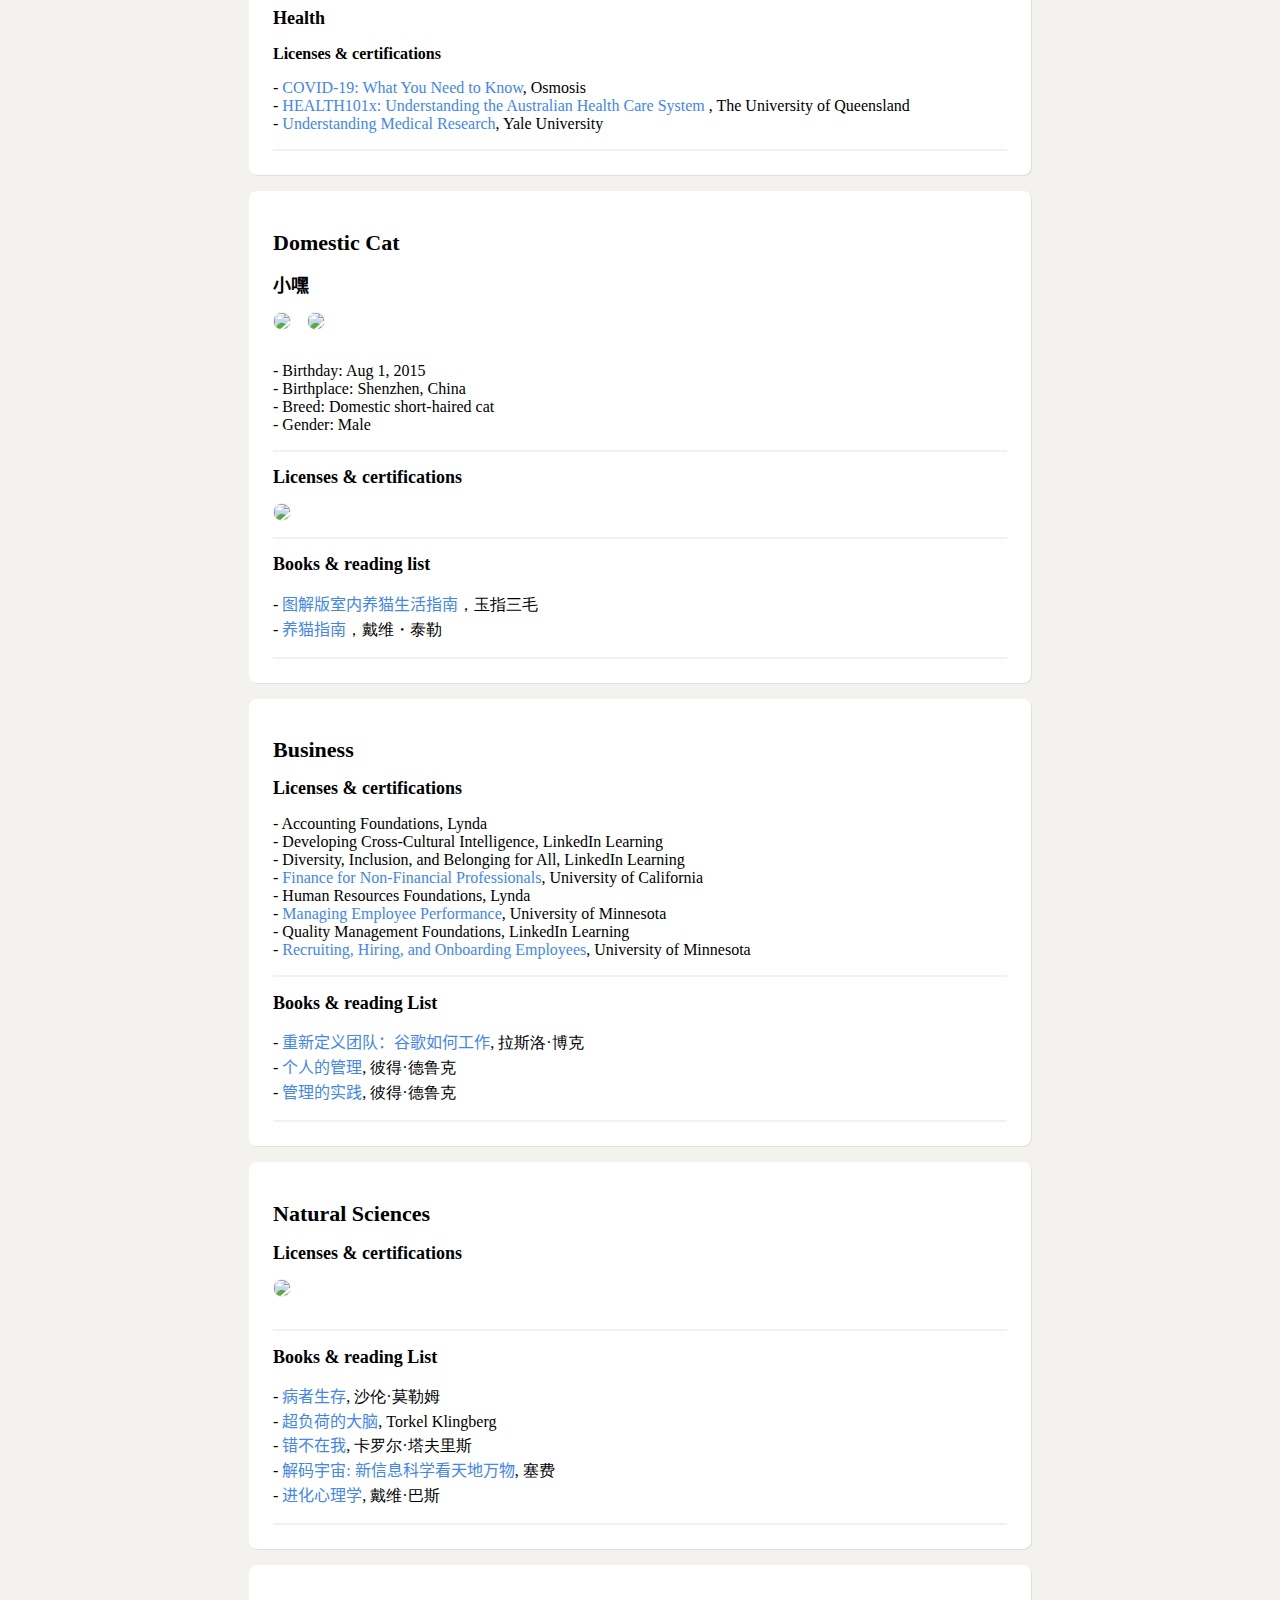
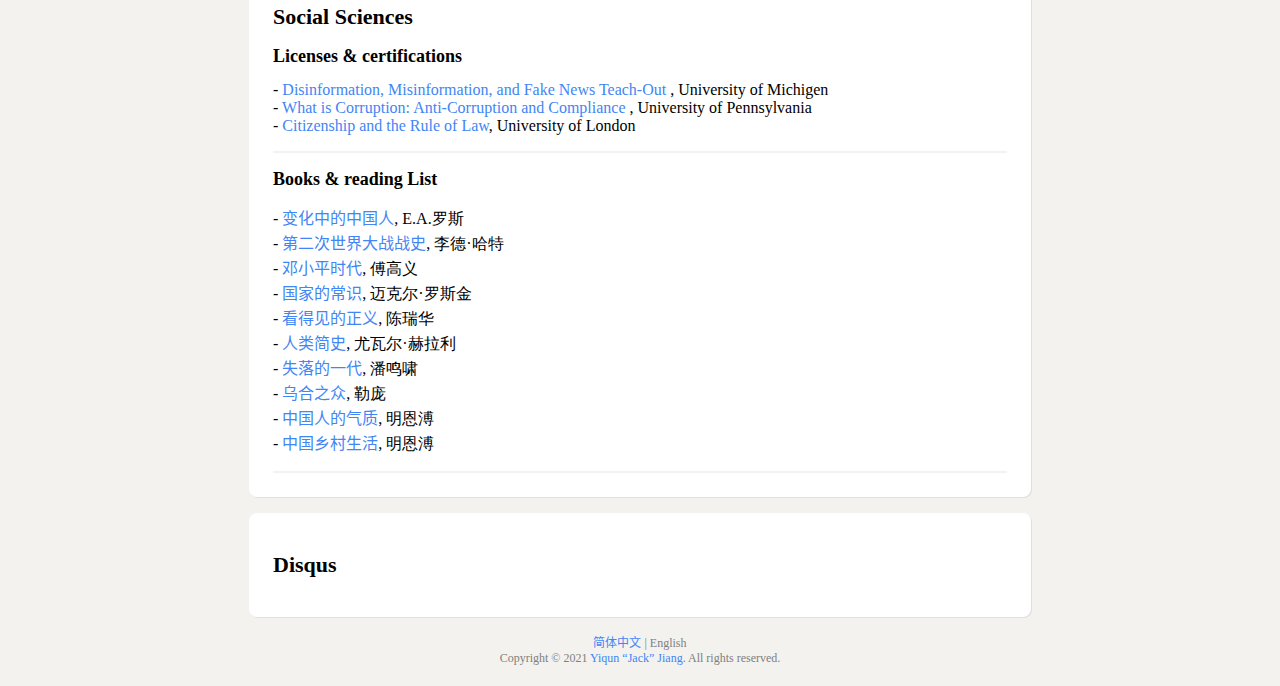
==== commit 7fad63e1: "#10" ====
--- a/en-AU.html
+++ b/en-AU.html
@@ -469,7 +469,7 @@
     <!-- footer -->
     <footer>
       <a href="./zh-CN.html">简体中文</a> | English <br />
-      Copyright &copy; 2021 Yiqun <q>Jack</q> Jiang. All rights reserved.
+      Copyright &copy; 2021 <a href="https://github.com/jackjyq/jackjyq.com">Yiqun <q>Jack</q> Jiang</a>. All rights reserved.
     </footer>
   </body>
 </html>
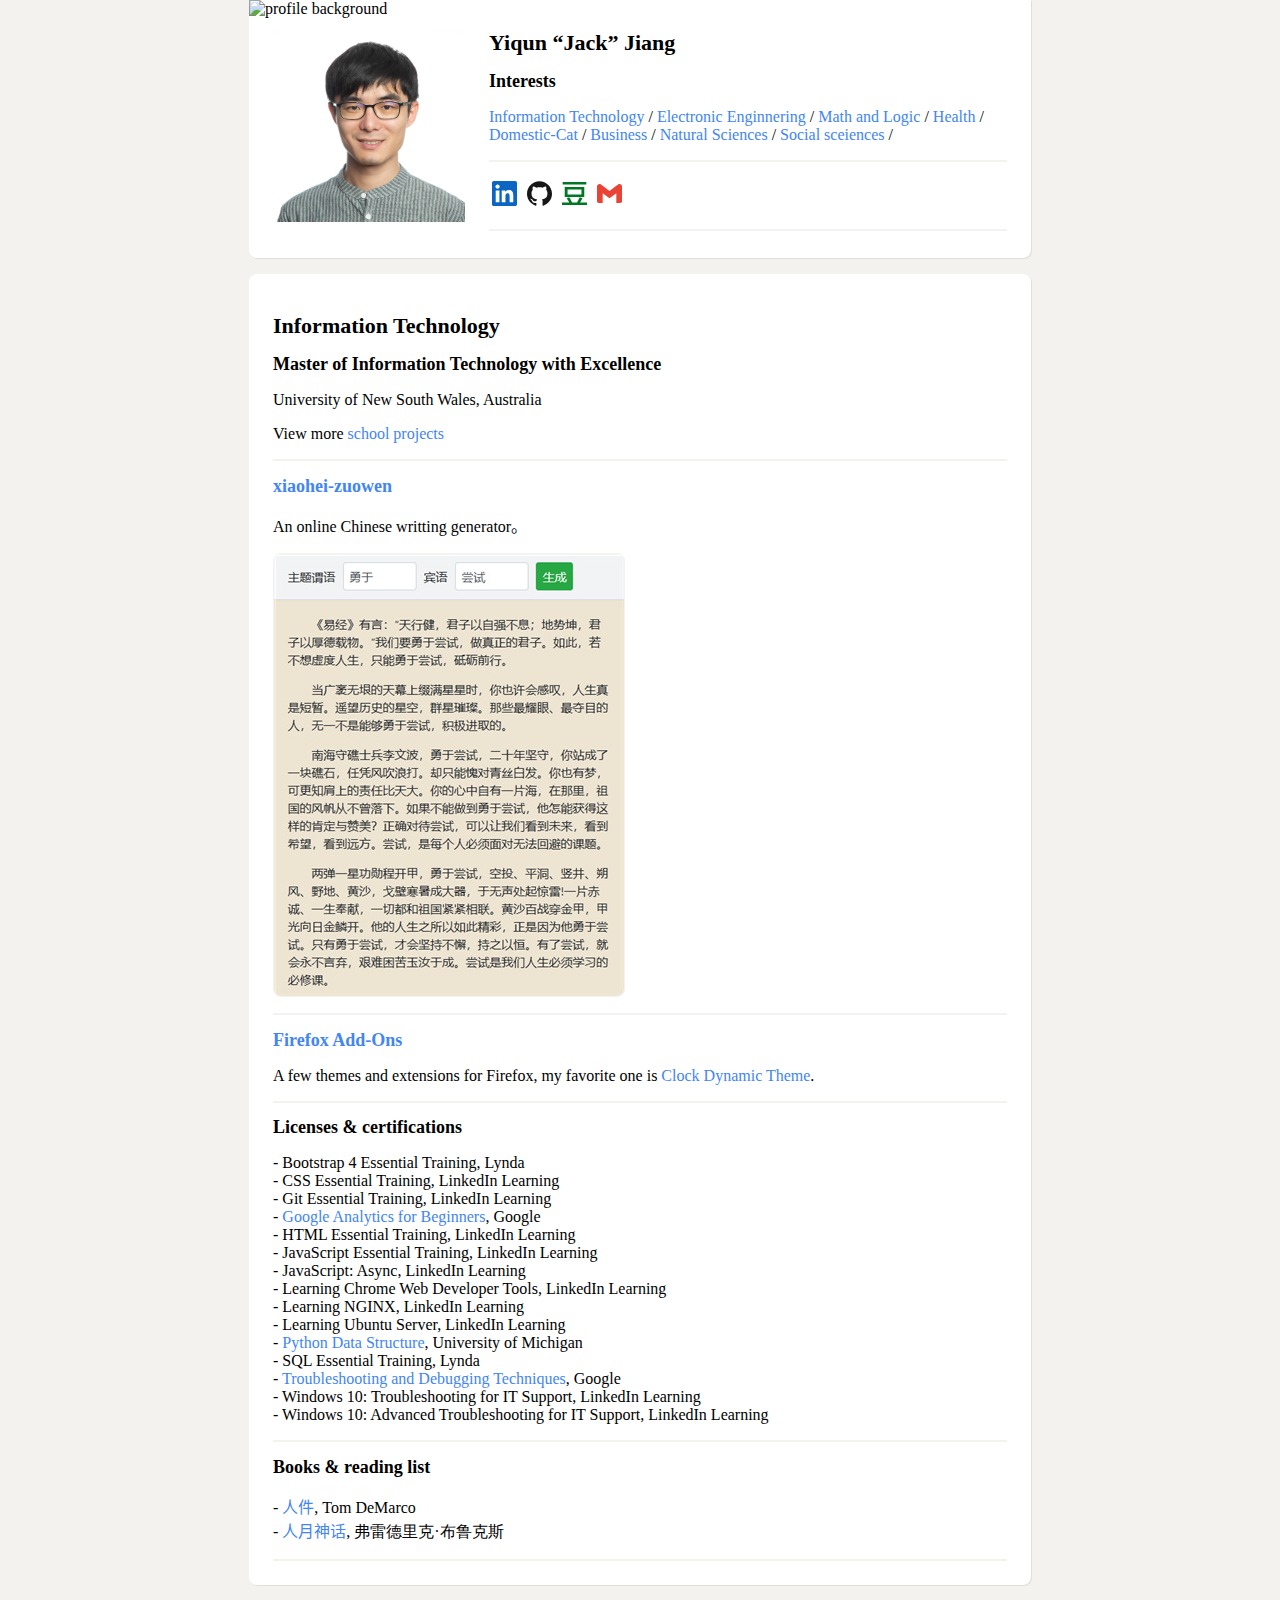
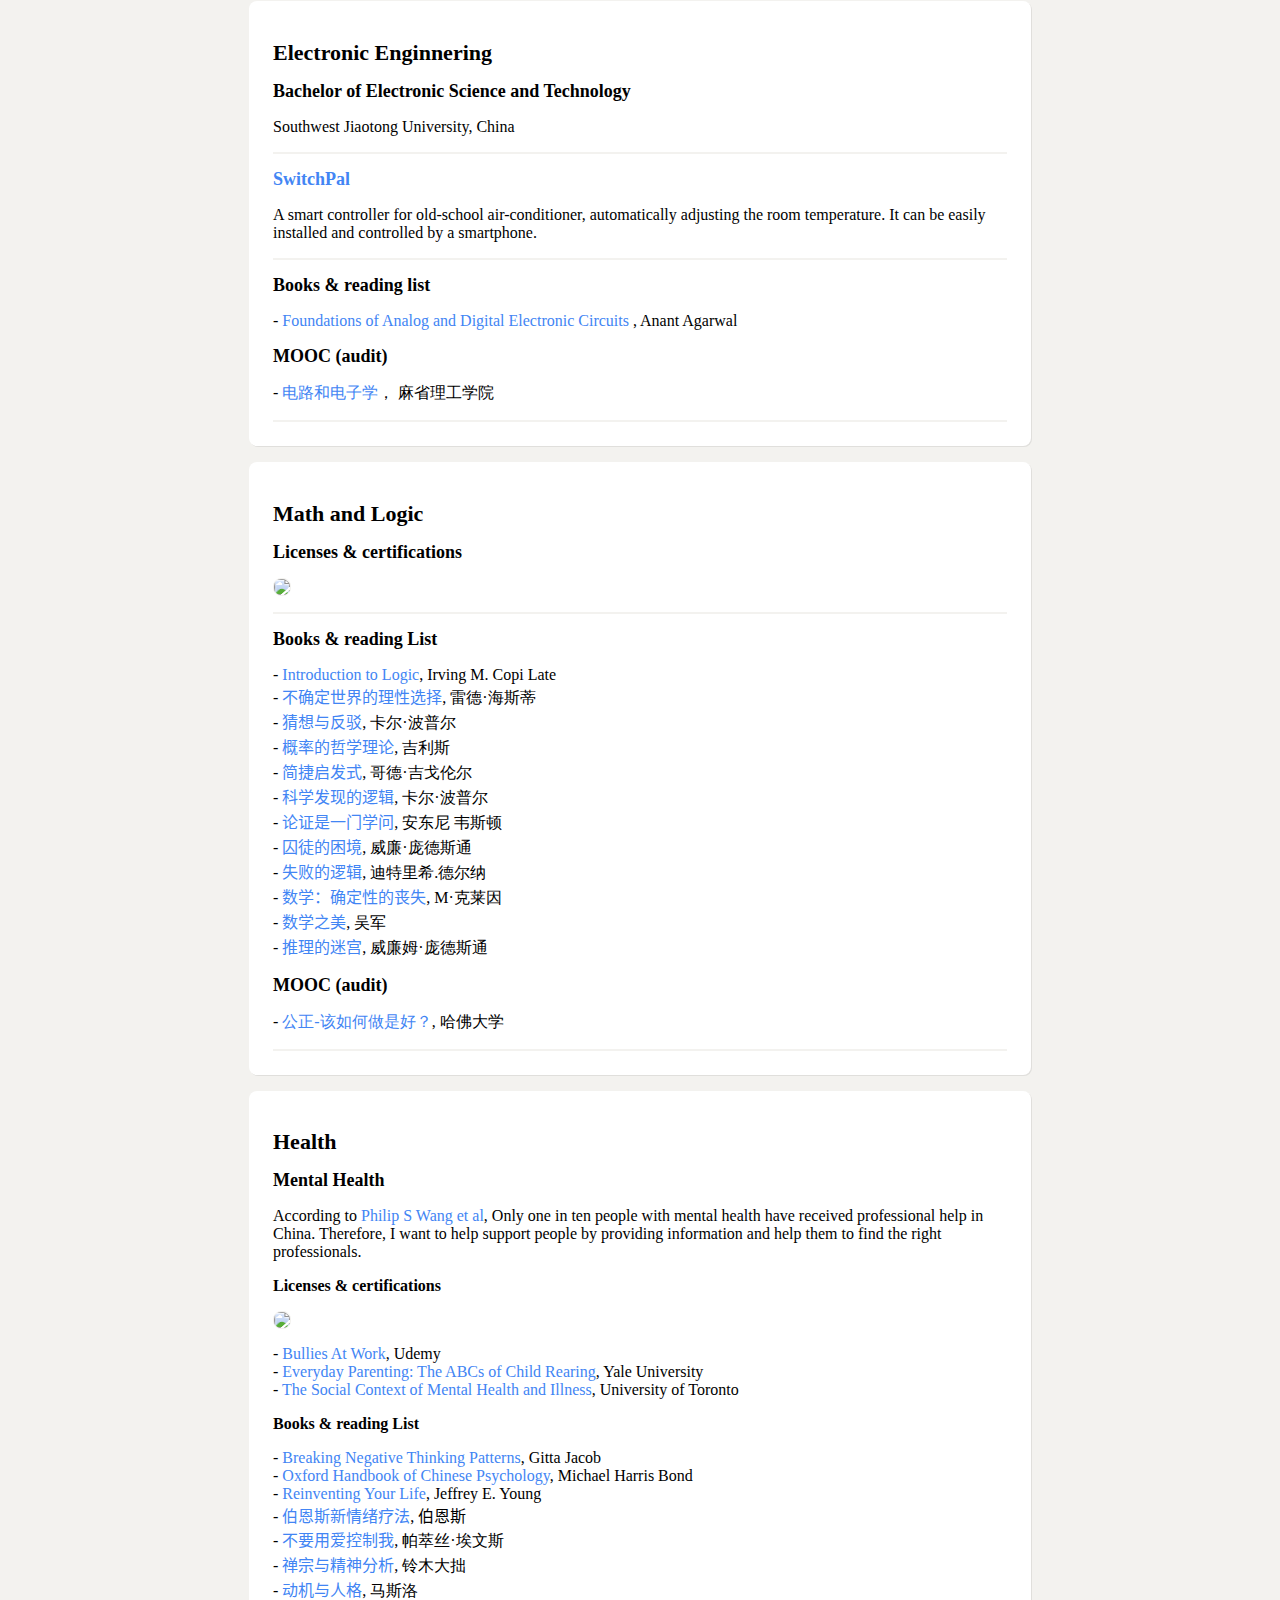
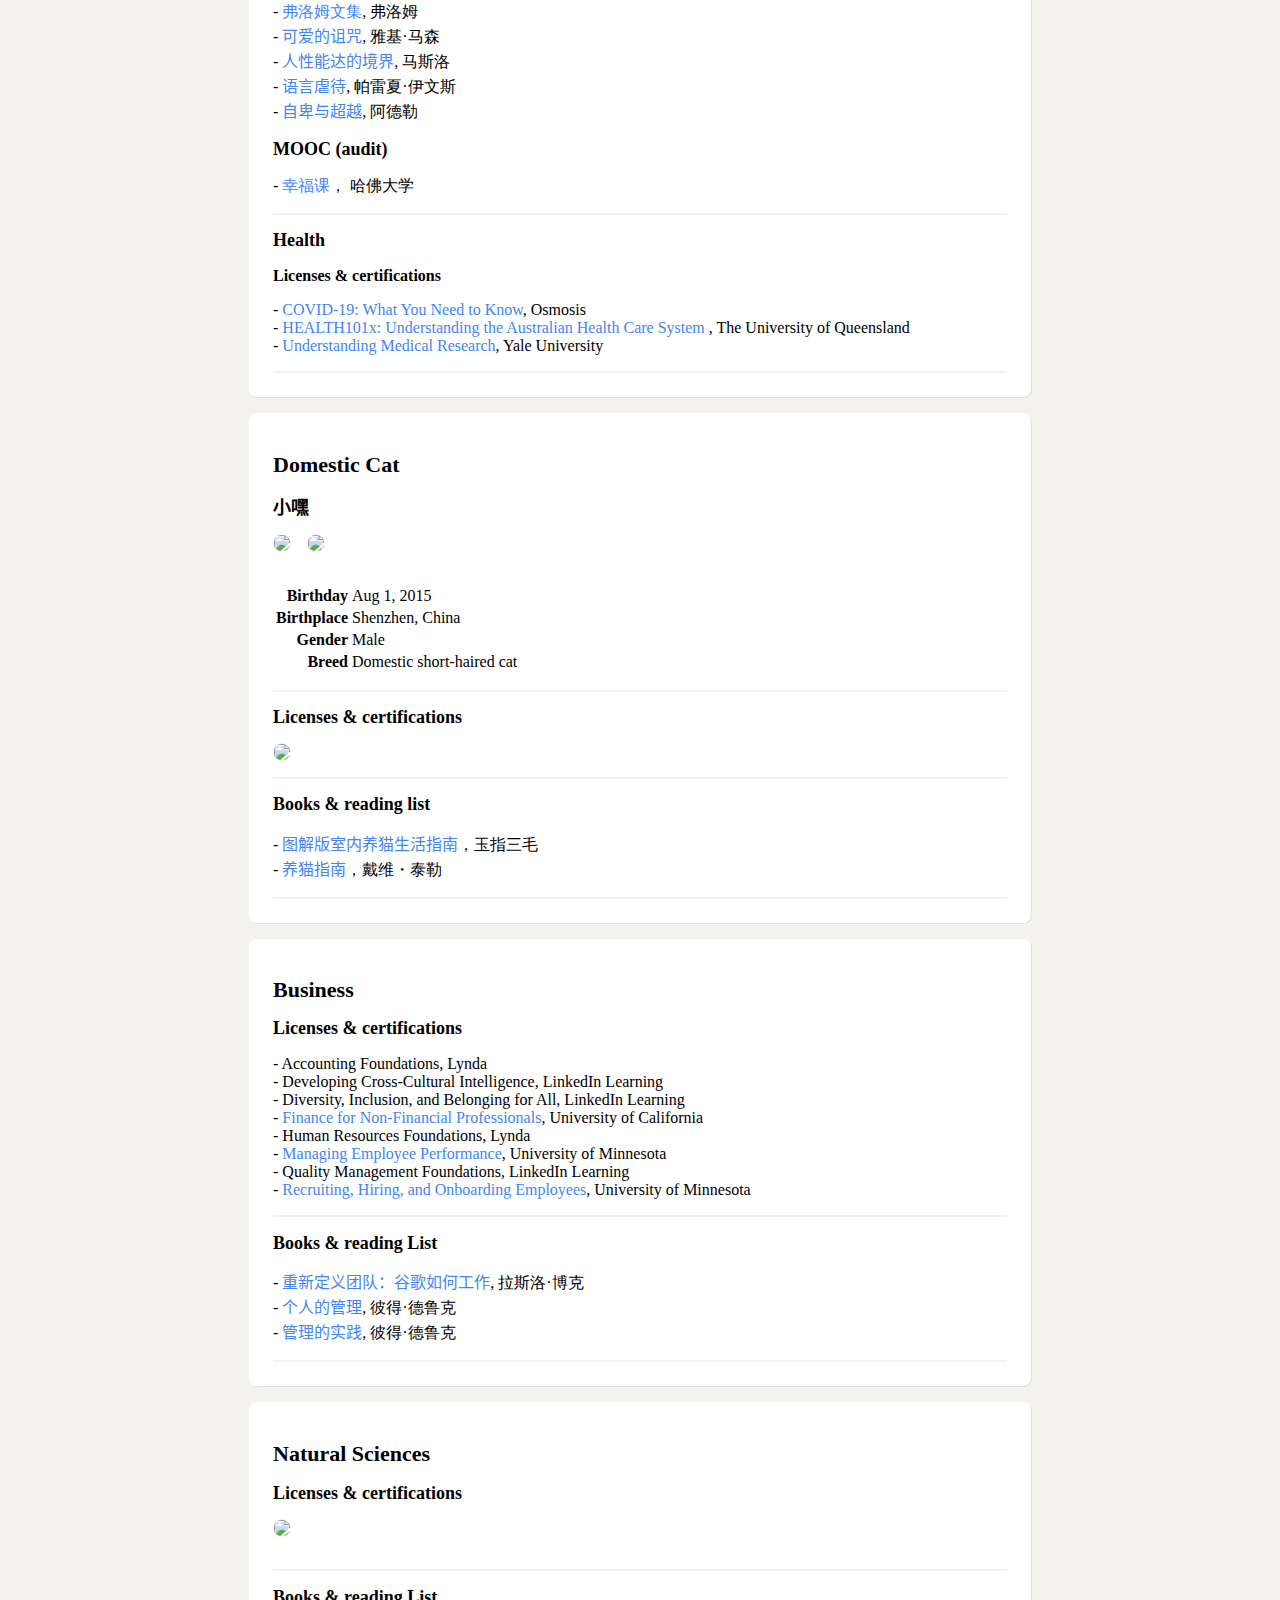
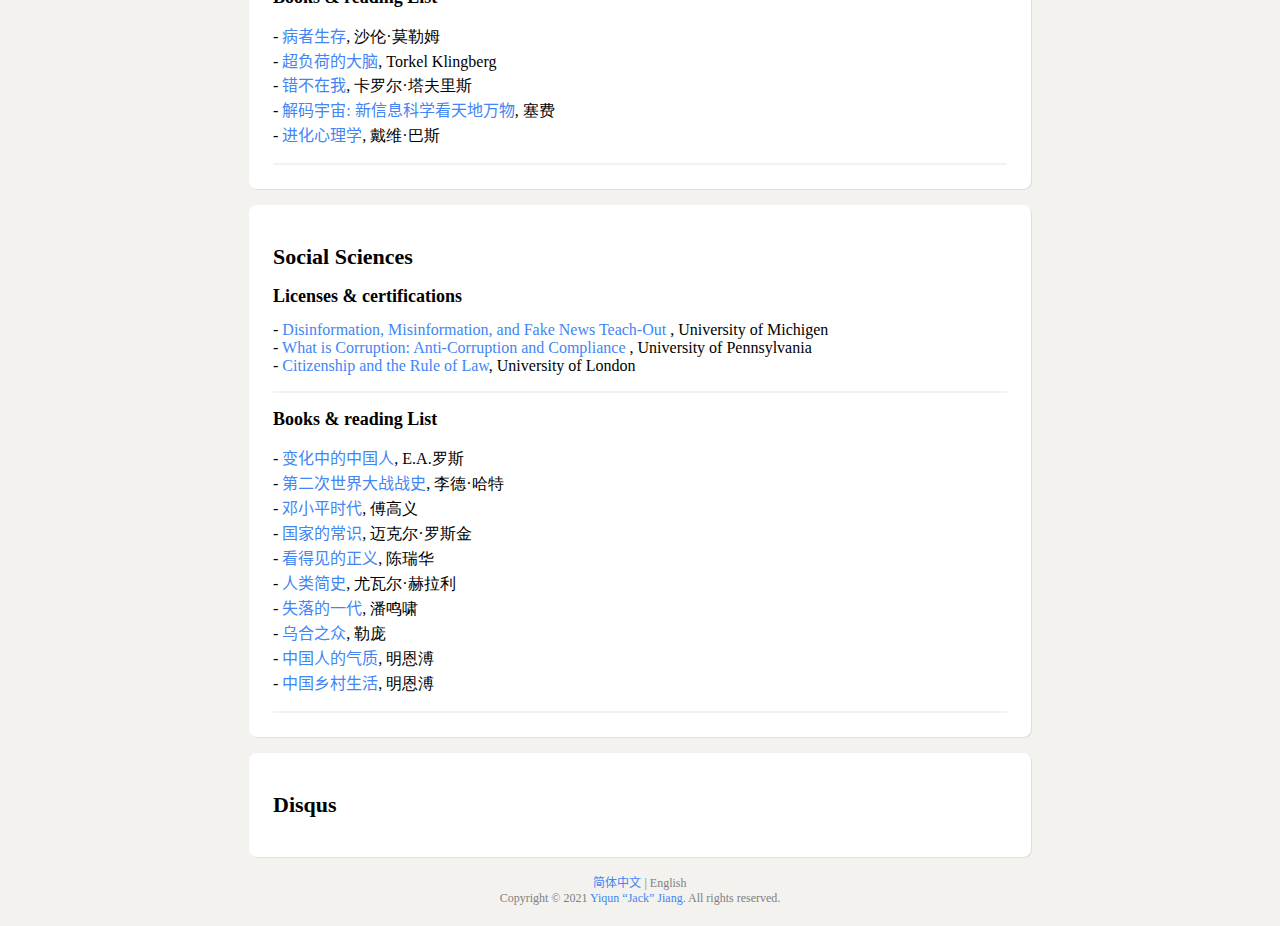
==== commit 8da68e87: "#8" ====
--- a/en-AU.html
+++ b/en-AU.html
@@ -185,6 +185,11 @@
               Foundations of Analog and Digital Electronic Circuits</a>
               , Anant Agarwal</li>
           </ul>
+          <h2>MOOC (audit)</h2>
+          <ul>
+            <li><a href="http://v.163.com/special/opencourse/circuits.html">
+              电路和电子学</a>， 麻省理工学院</li>
+          </ul>
         </section>
       </article>
 
@@ -225,6 +230,11 @@
               数学之美</a>, 吴军</li>
             <li><a href="https://book.douban.com/subject/1400030/" lang="zh-cn">
               推理的迷宫</a>, 威廉姆·庞德斯通</li>
+          </ul>
+          <h2>MOOC (audit)</h2>
+          <ul>
+            <li><a href="http://v.163.com/special/justice/">
+              公正-该如何做是好？</a>, 哈佛大学</li>
           </ul>
         </section>
       </article>
@@ -282,6 +292,11 @@
             <li><a href="https://book.douban.com/subject/1482317/" lang="zh-cn">
               自卑与超越</a>, 阿德勒</li>
           </ul>
+          <h2>MOOC (audit)</h2>
+          <ul>
+            <li><a href="http://v.163.com/special/positivepsychology/">
+              幸福课</a>， 哈佛大学</li>
+          </ul>
         </section>
         <section>
           <h2>Health</h2>
@@ -312,10 +327,24 @@
             </a>
           </div>
           <ul>
-            <li>Birthday: <time datetime="2015-08-01">Aug 1, 2015</time></li>
-            <li>Birthplace: Shenzhen, China</li>
-            <li>Breed: Domestic short-haired cat</li>
-            <li>Gender: Male</li>
+            <table>
+              <tr>
+                <th>Birthday </td>
+                <td><time datetime="2015-08-01">Aug 1, 2015</time></td>
+              </tr>
+              <tr>
+                <th>Birthplace </td>
+                <td>Shenzhen, China</td>
+              </tr>
+              <tr>
+                <th>Gender </td>
+                <td>Male</td>
+              </tr>
+              <tr>
+                <th>Breed </td>
+                <td>Domestic short-haired cat</td>
+              </tr>
+            </table>
           </ul>
         </section>
         <section>
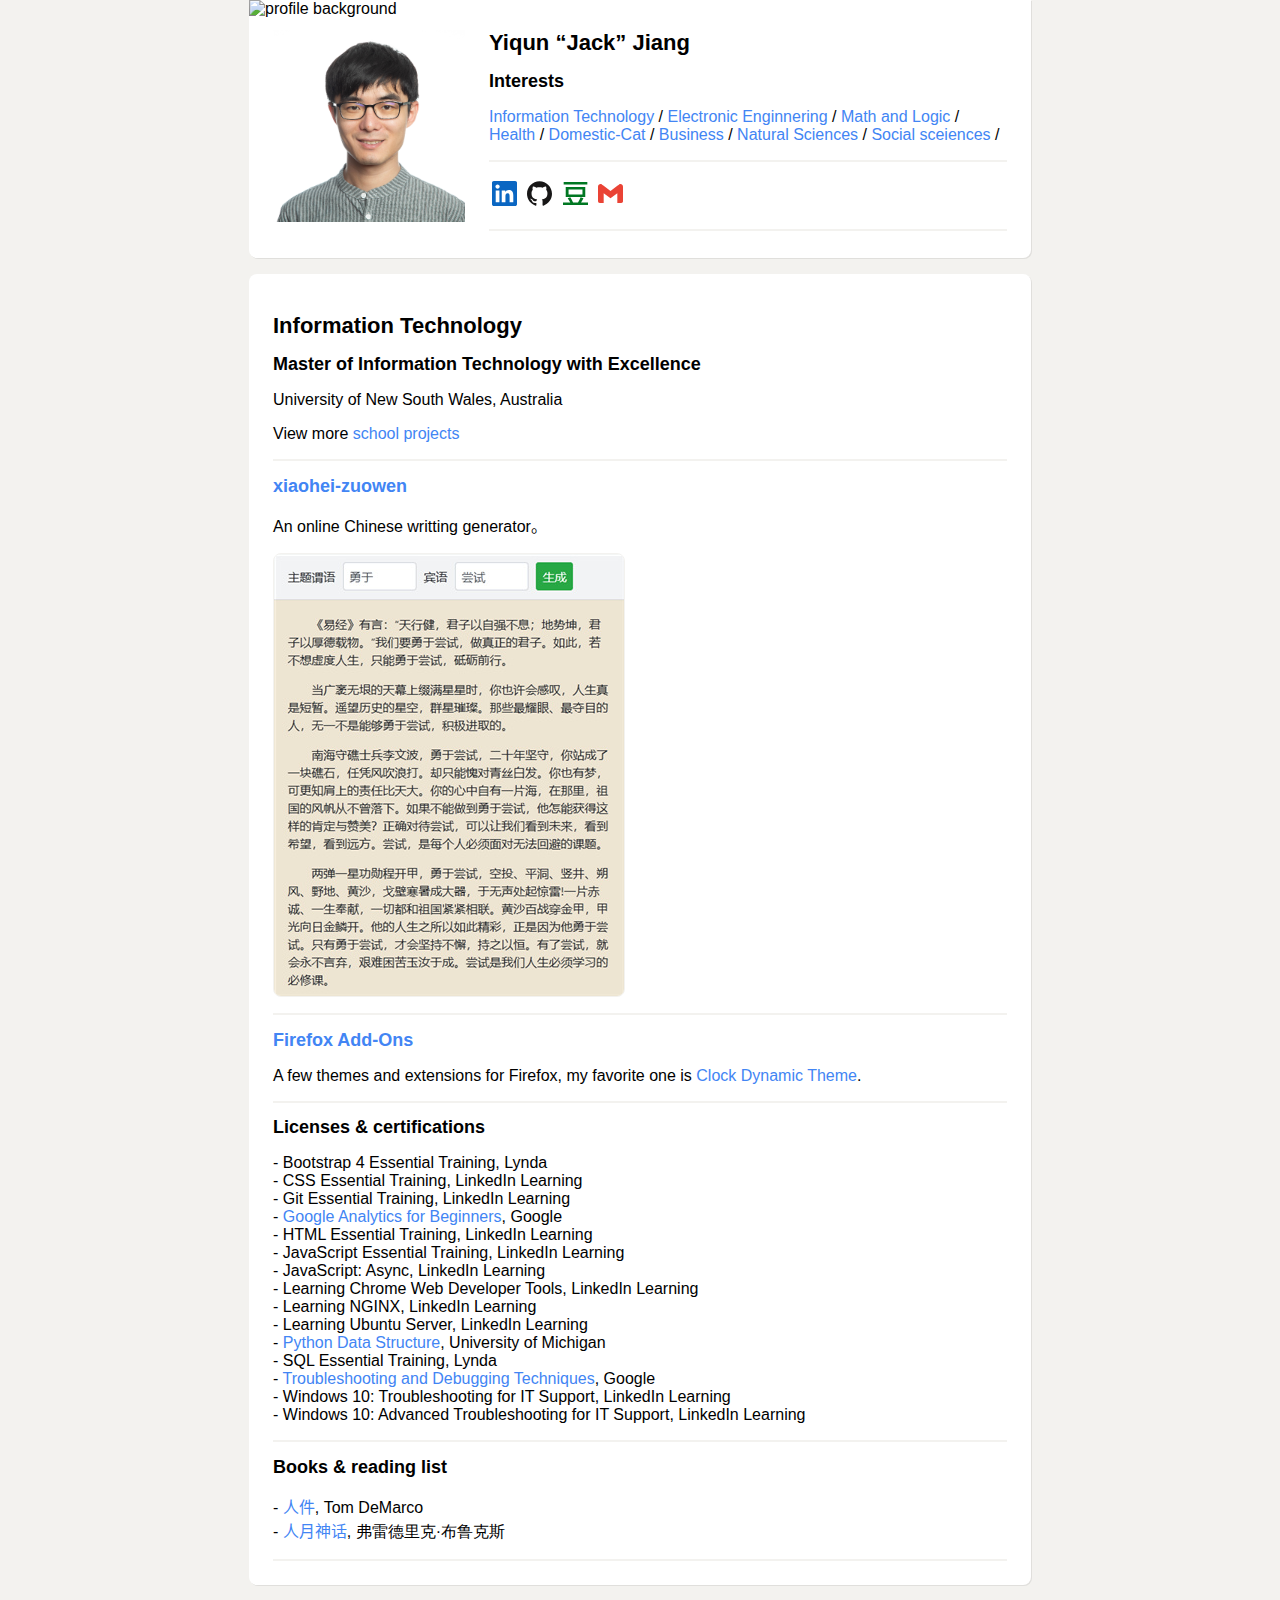
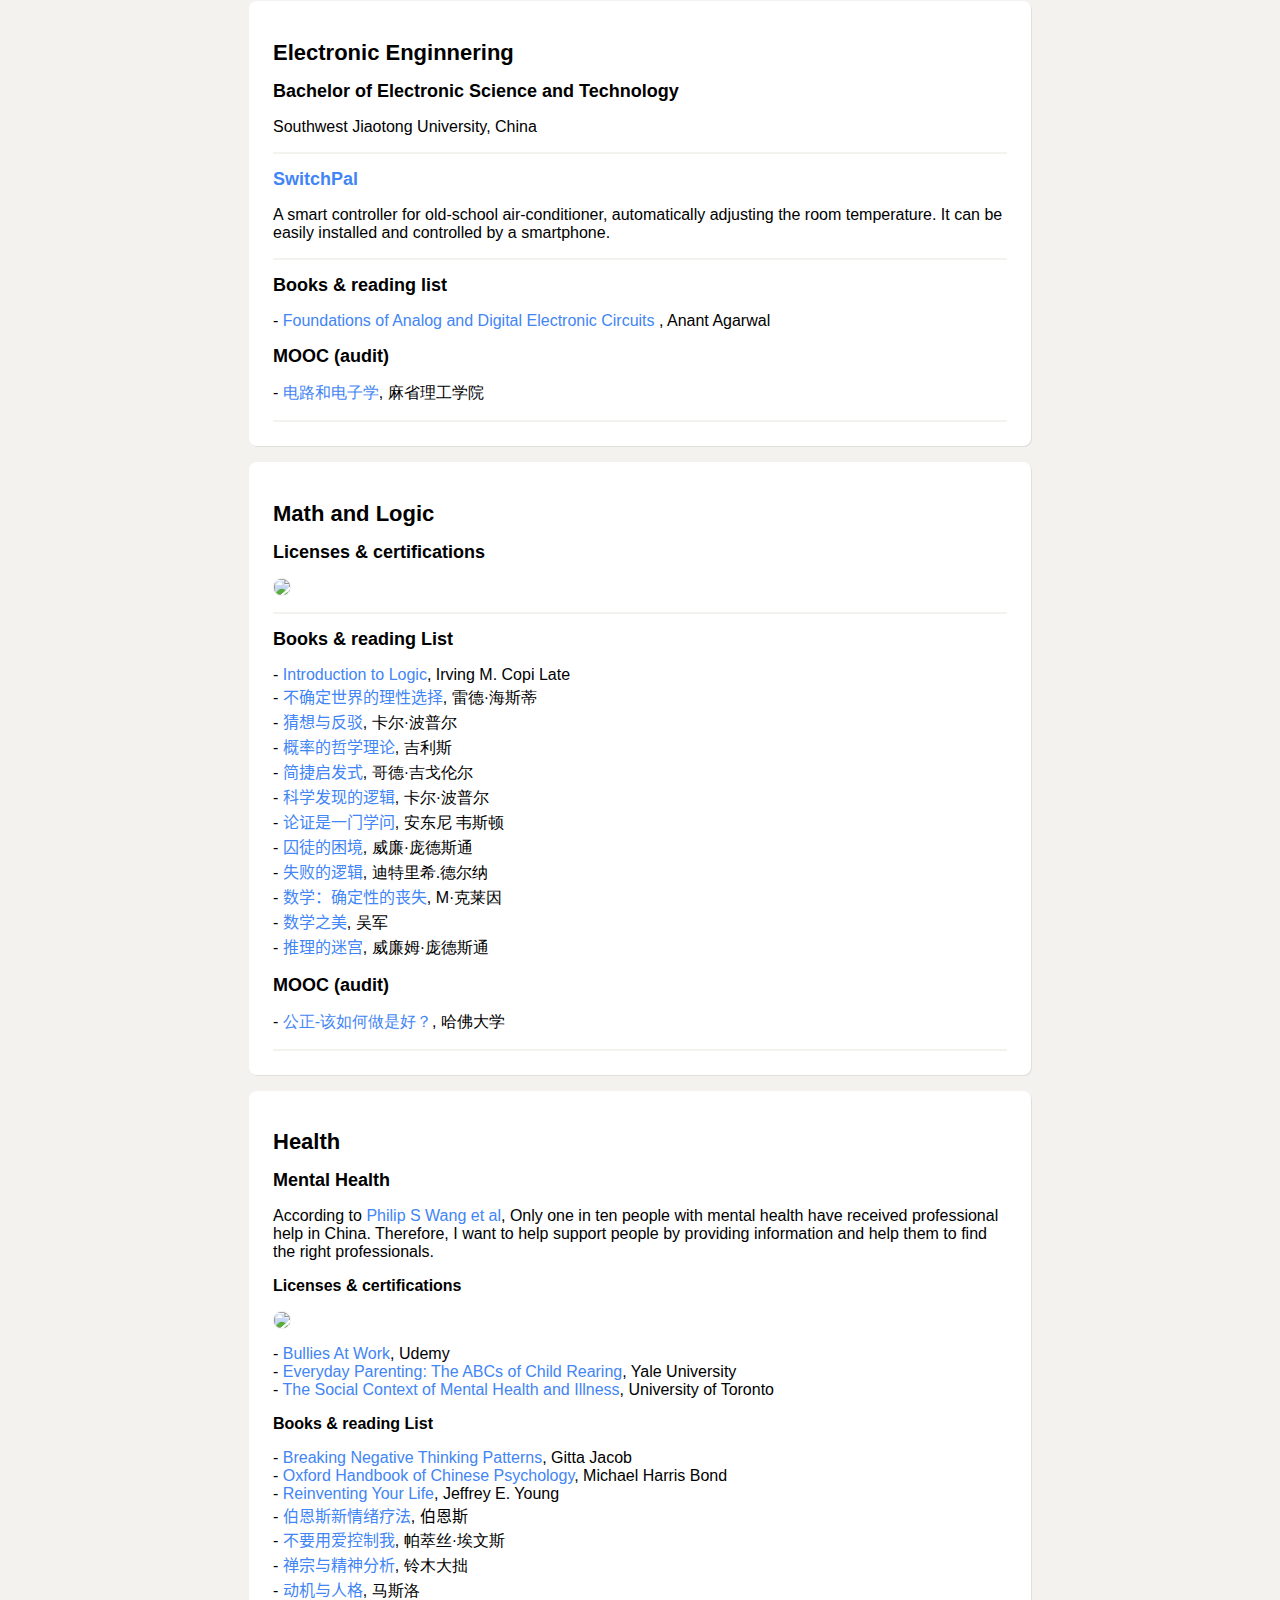
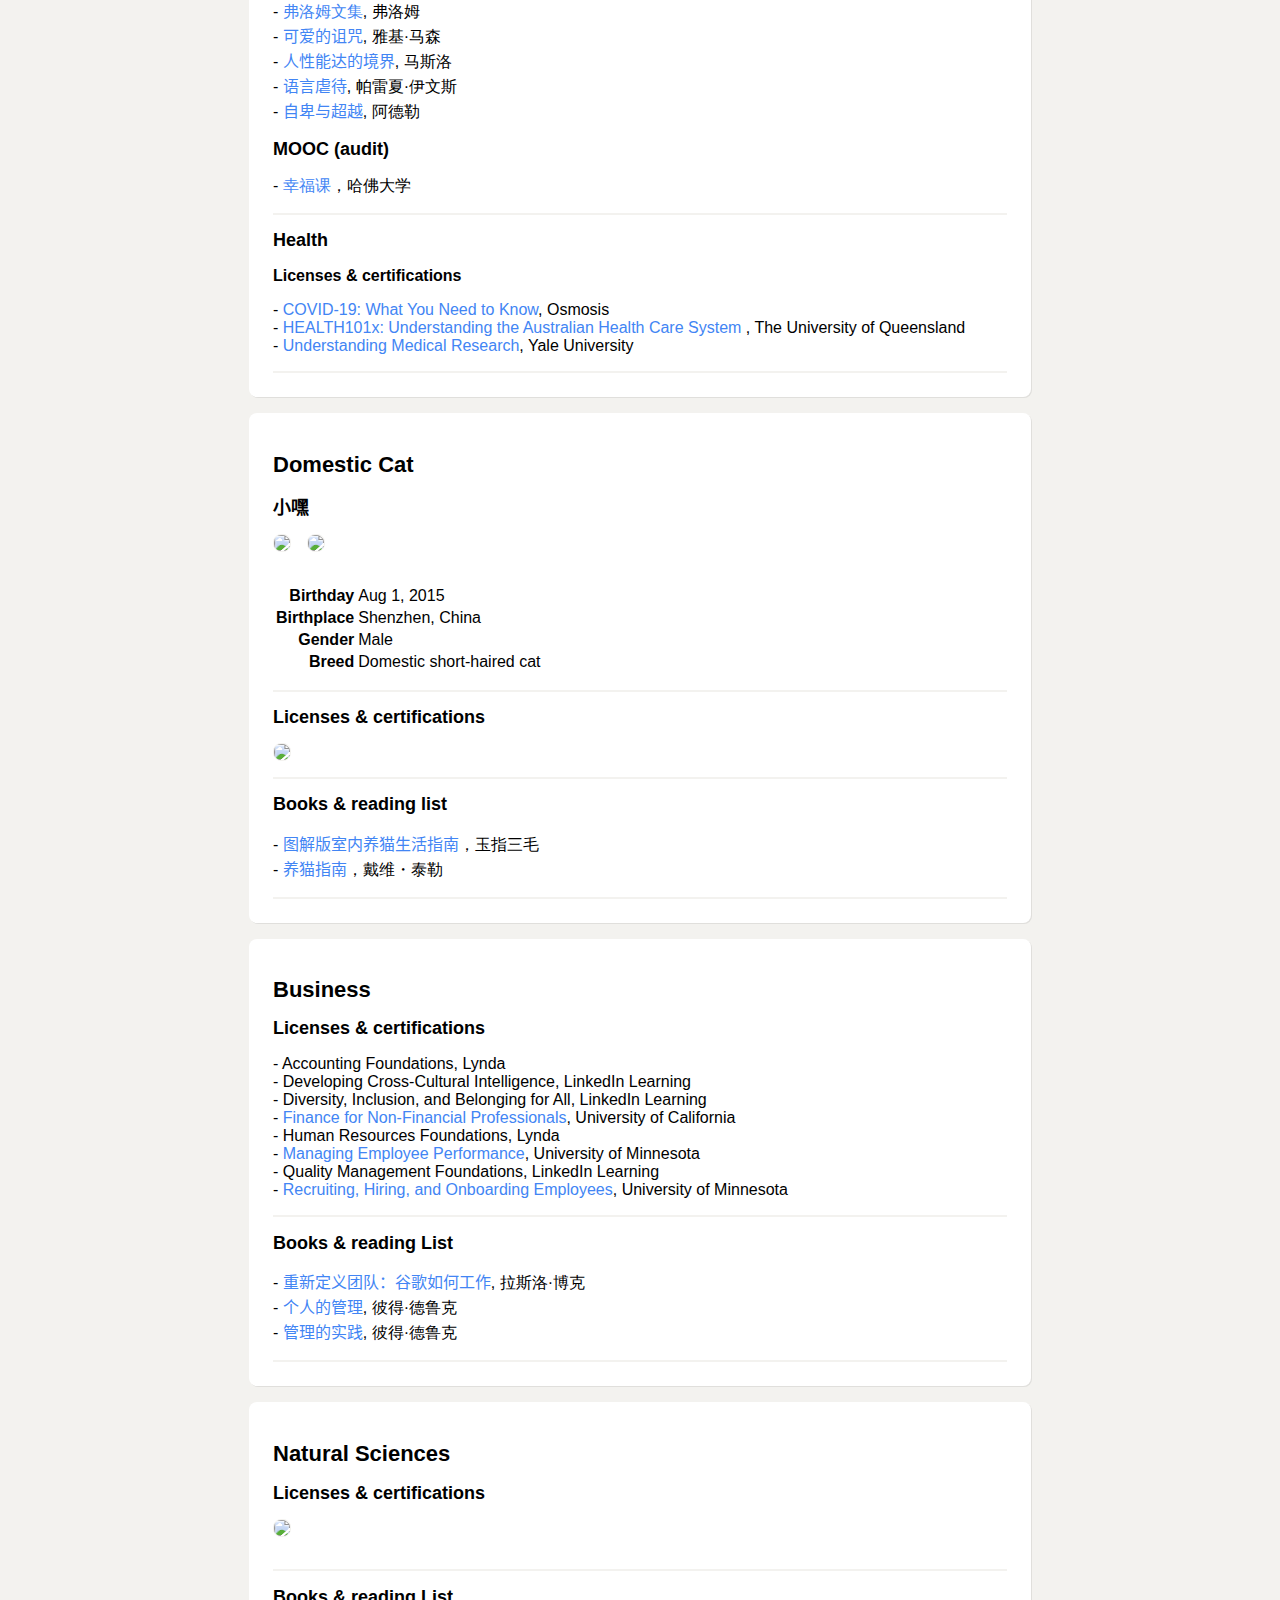
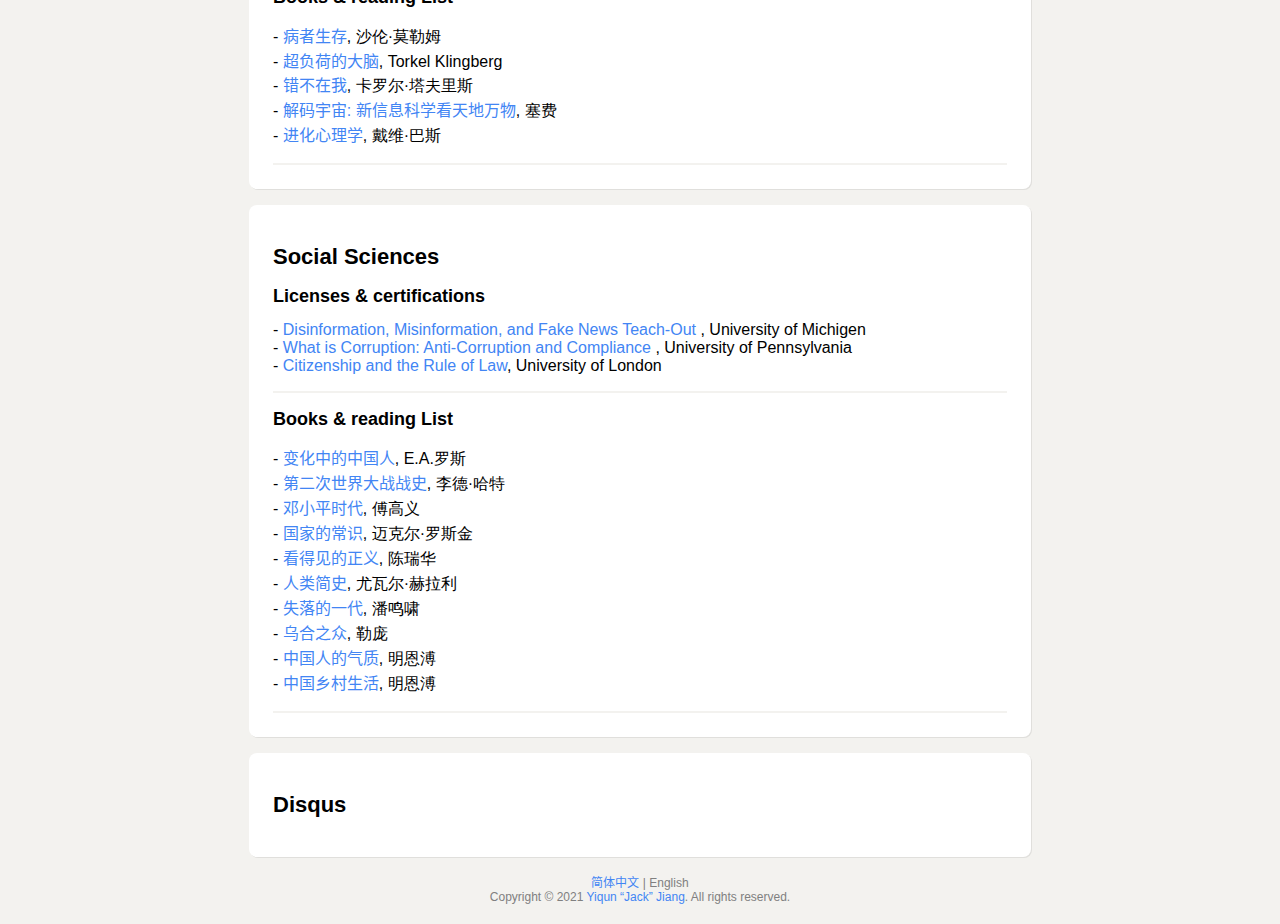
==== commit 770bff79: "fix space after comma" ====
--- a/en-AU.html
+++ b/en-AU.html
@@ -188,7 +188,7 @@
           <h2>MOOC (audit)</h2>
           <ul>
             <li><a href="http://v.163.com/special/opencourse/circuits.html">
-              电路和电子学</a>， 麻省理工学院</li>
+              电路和电子学</a>, 麻省理工学院</li>
           </ul>
         </section>
       </article>
@@ -295,7 +295,7 @@
           <h2>MOOC (audit)</h2>
           <ul>
             <li><a href="http://v.163.com/special/positivepsychology/">
-              幸福课</a>， 哈佛大学</li>
+              幸福课</a>，哈佛大学</li>
           </ul>
         </section>
         <section>
--- a/css/styles.css
+++ b/css/styles.css
@@ -12,12 +12,9 @@
 }
 
 body {
-  font-family: -apple-system, system-ui, BlinkMacSystemFont, Segoe UI, Roboto, 
-                Helvetica Neue, Fira Sans, Ubuntu, Oxygen, Oxygen Sans, Cantarell, 
-                Droid Sans, Apple Color Emoji, Segoe UI Emoji, Segoe UI Symbol, 
-                Lucida Grande, Helvetica, Arial,
-                "Microsoft YaHei", "微软雅黑", Heiti, "黑体"，
-                sans-serif;
+  font-family: Helvetica, Tahoma, Arial,
+      "Microsoft YaHei", "微软雅黑", STXihei, "华文细黑", Heiti, "黑体",
+      sans-serif;
   font-size: 16px;
   margin: auto;
   max-width: 782px;
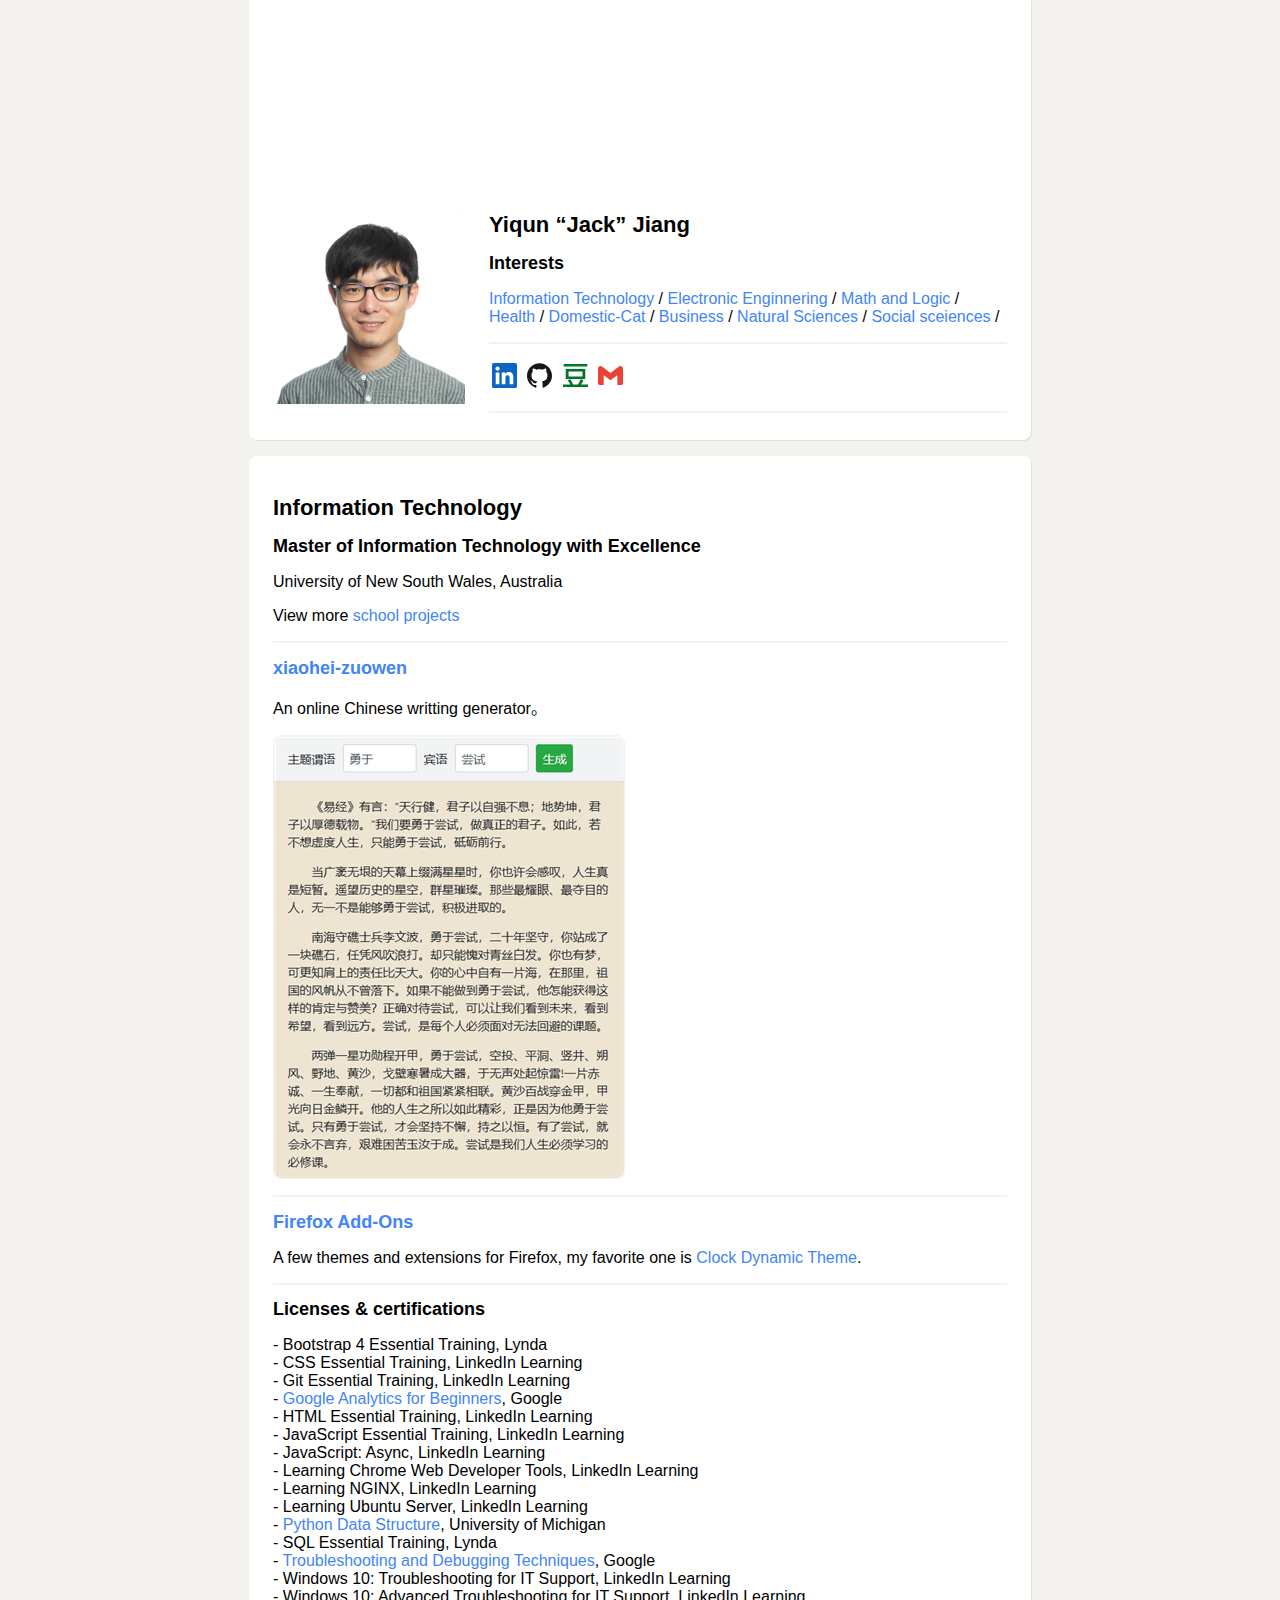
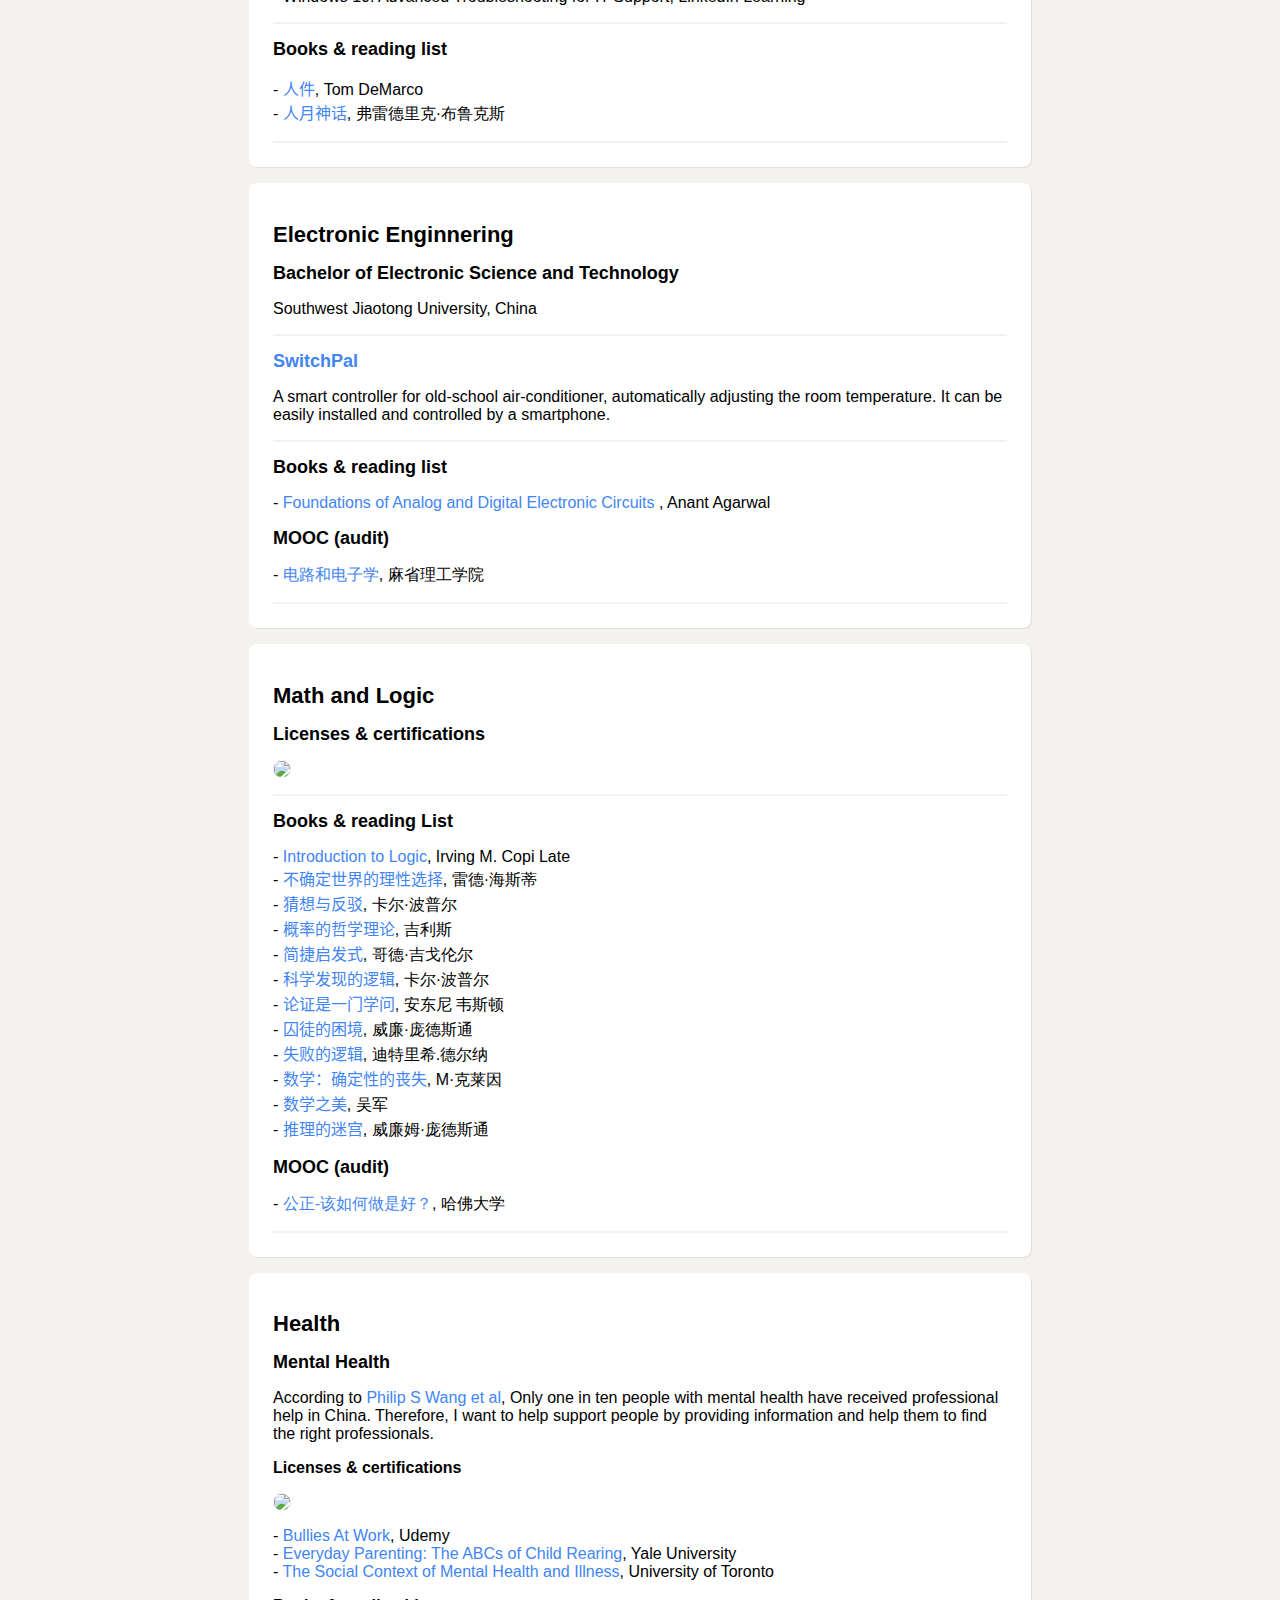
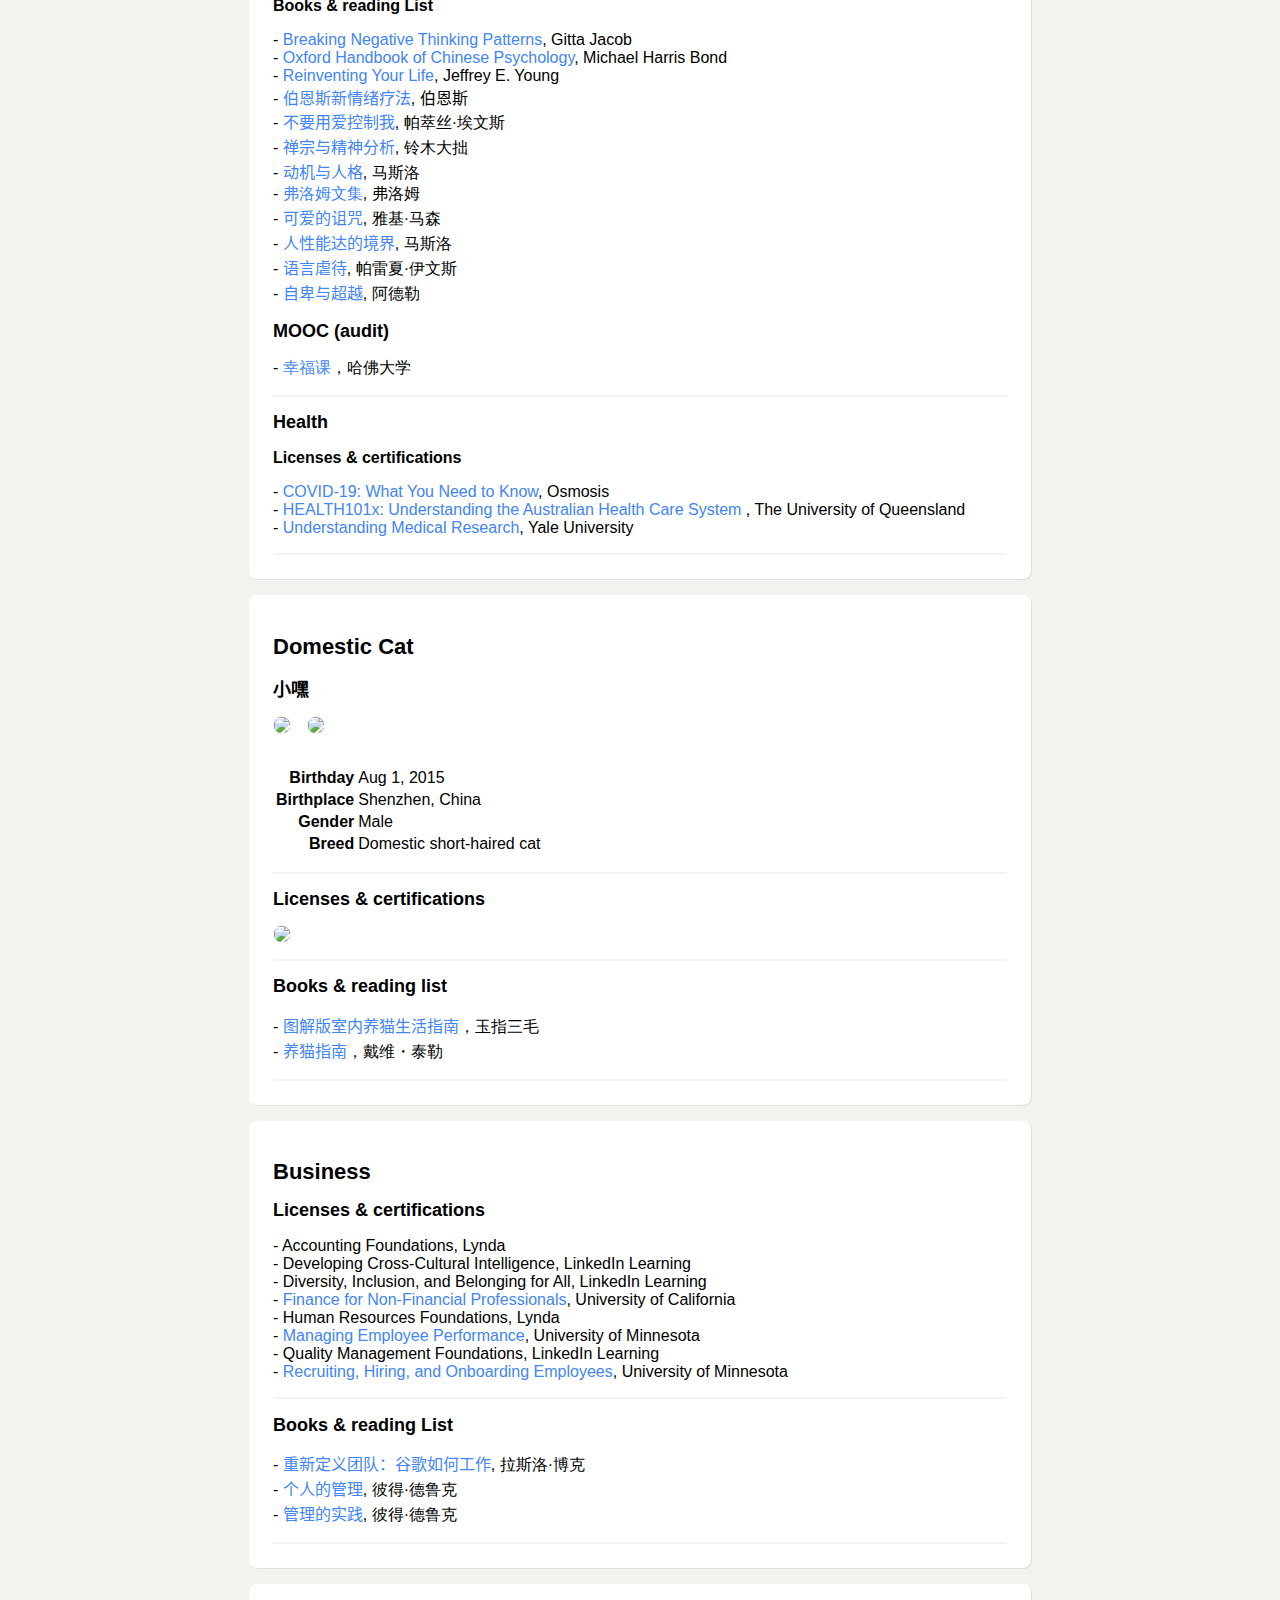
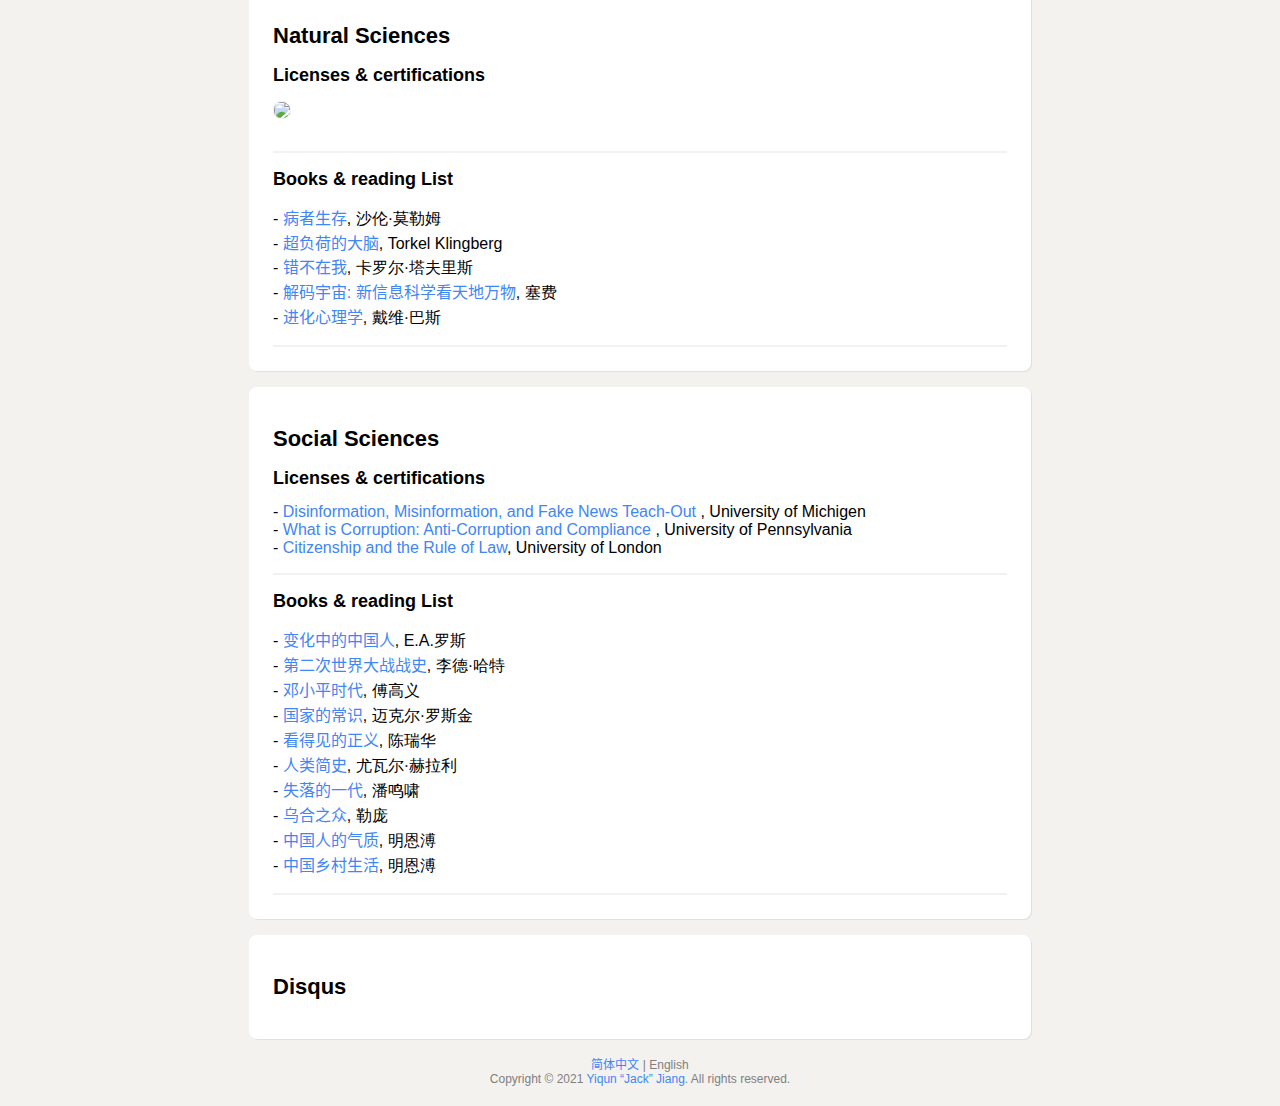
==== commit b8f6a045: "fix header background responsiveness" ====
--- a/en-AU.html
+++ b/en-AU.html
@@ -40,7 +40,9 @@
     <main>
       <!-- Header -->
       <header>
-        <img class="header-background"
+        <div class="header-background">
+        </div>
+        <!-- <img 
             srcset="./images/header/profile-bg-800x200.jpg 800w,
               ./images/header/profile-bg-500x200.jpg 500w,
               ./images/header/profile-bg-350x200.jpg 350w"
@@ -48,7 +50,7 @@
               (max-width: 500px) 500px,
               800px"
             src="./images/header/profile-bg-800x200.jpg"
-            alt="profile background">
+            alt="profile background"> -->
         <div class="header-container">
           <img class="header-avatar" src="./images/favicons/android-chrome-192x192.png">
           <div>
--- a/css/styles.css
+++ b/css/styles.css
@@ -62,7 +62,9 @@
 }
 
 .header-background {
-  width: 100%;
+  background-image: url("../images/header/profile-bg-800x200.jpg");
+  background-position: center;
+  height: 200px;
 }
 
 header h1 {
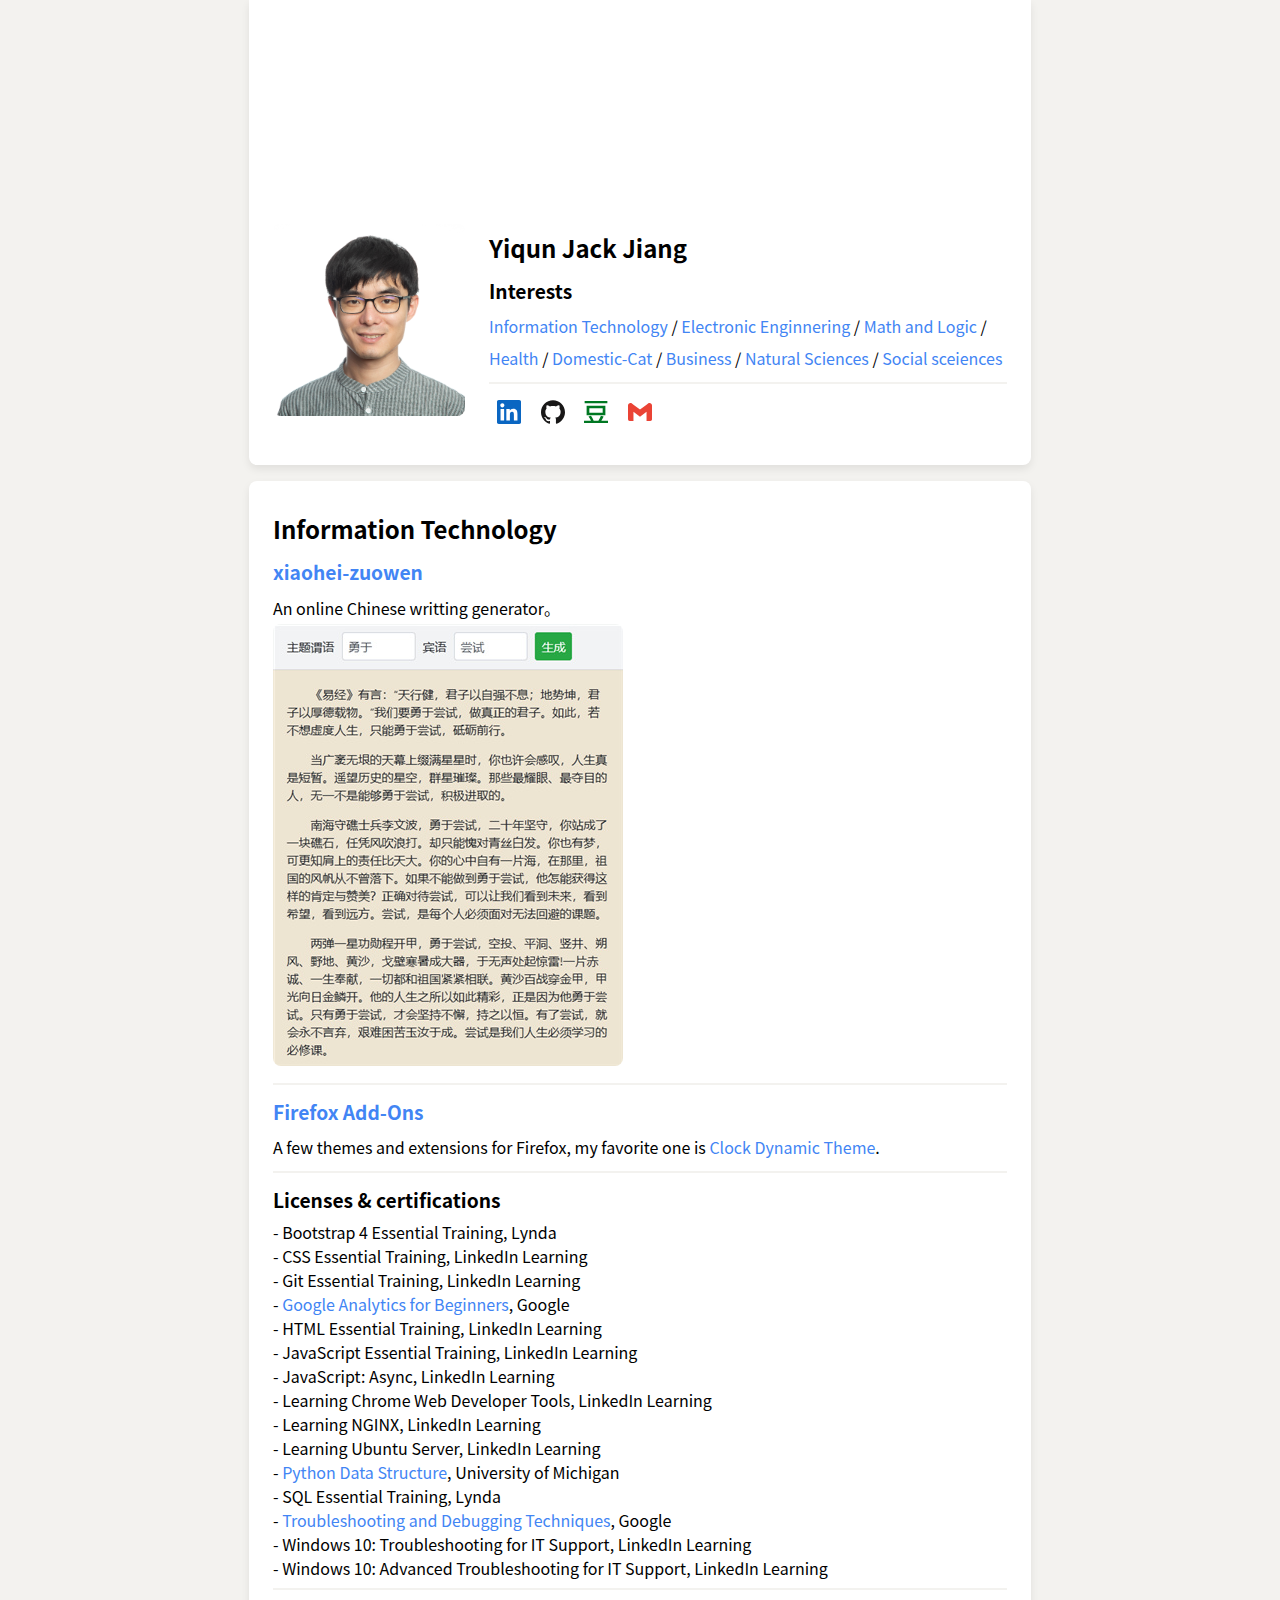
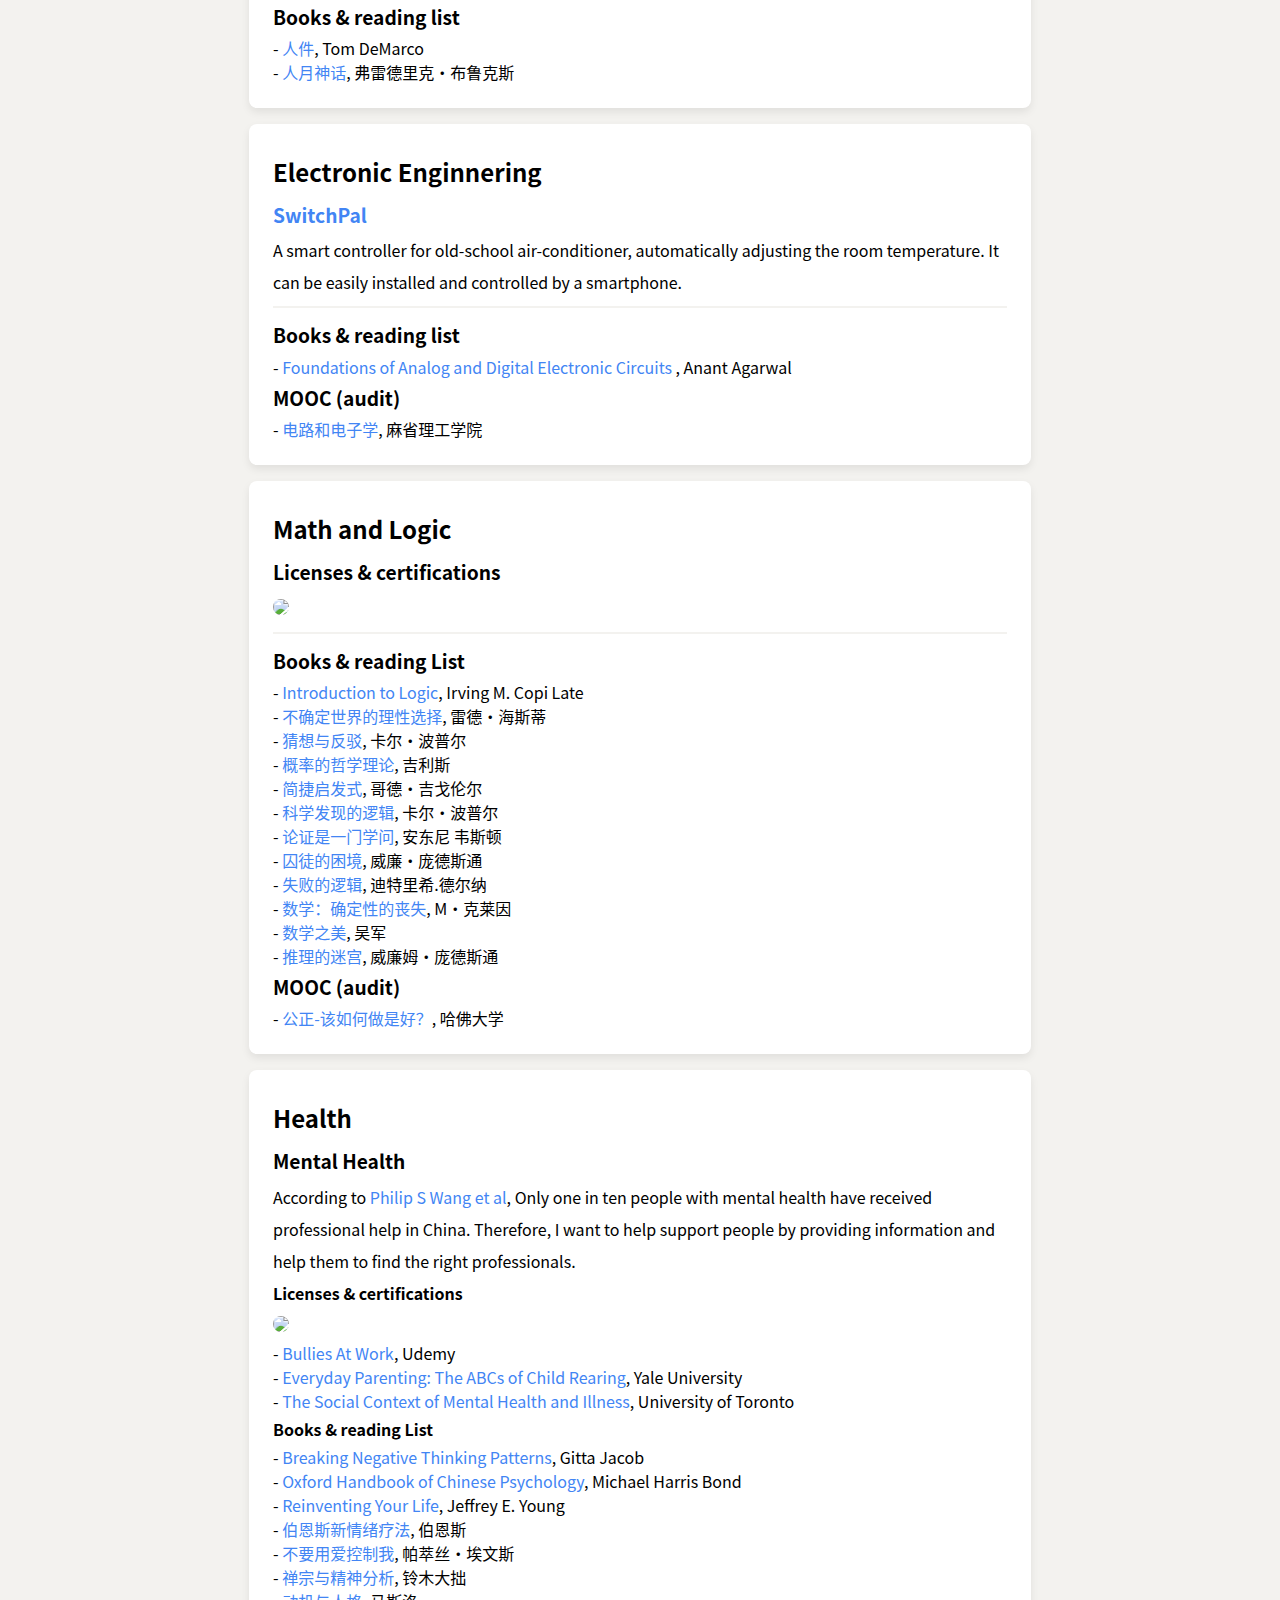
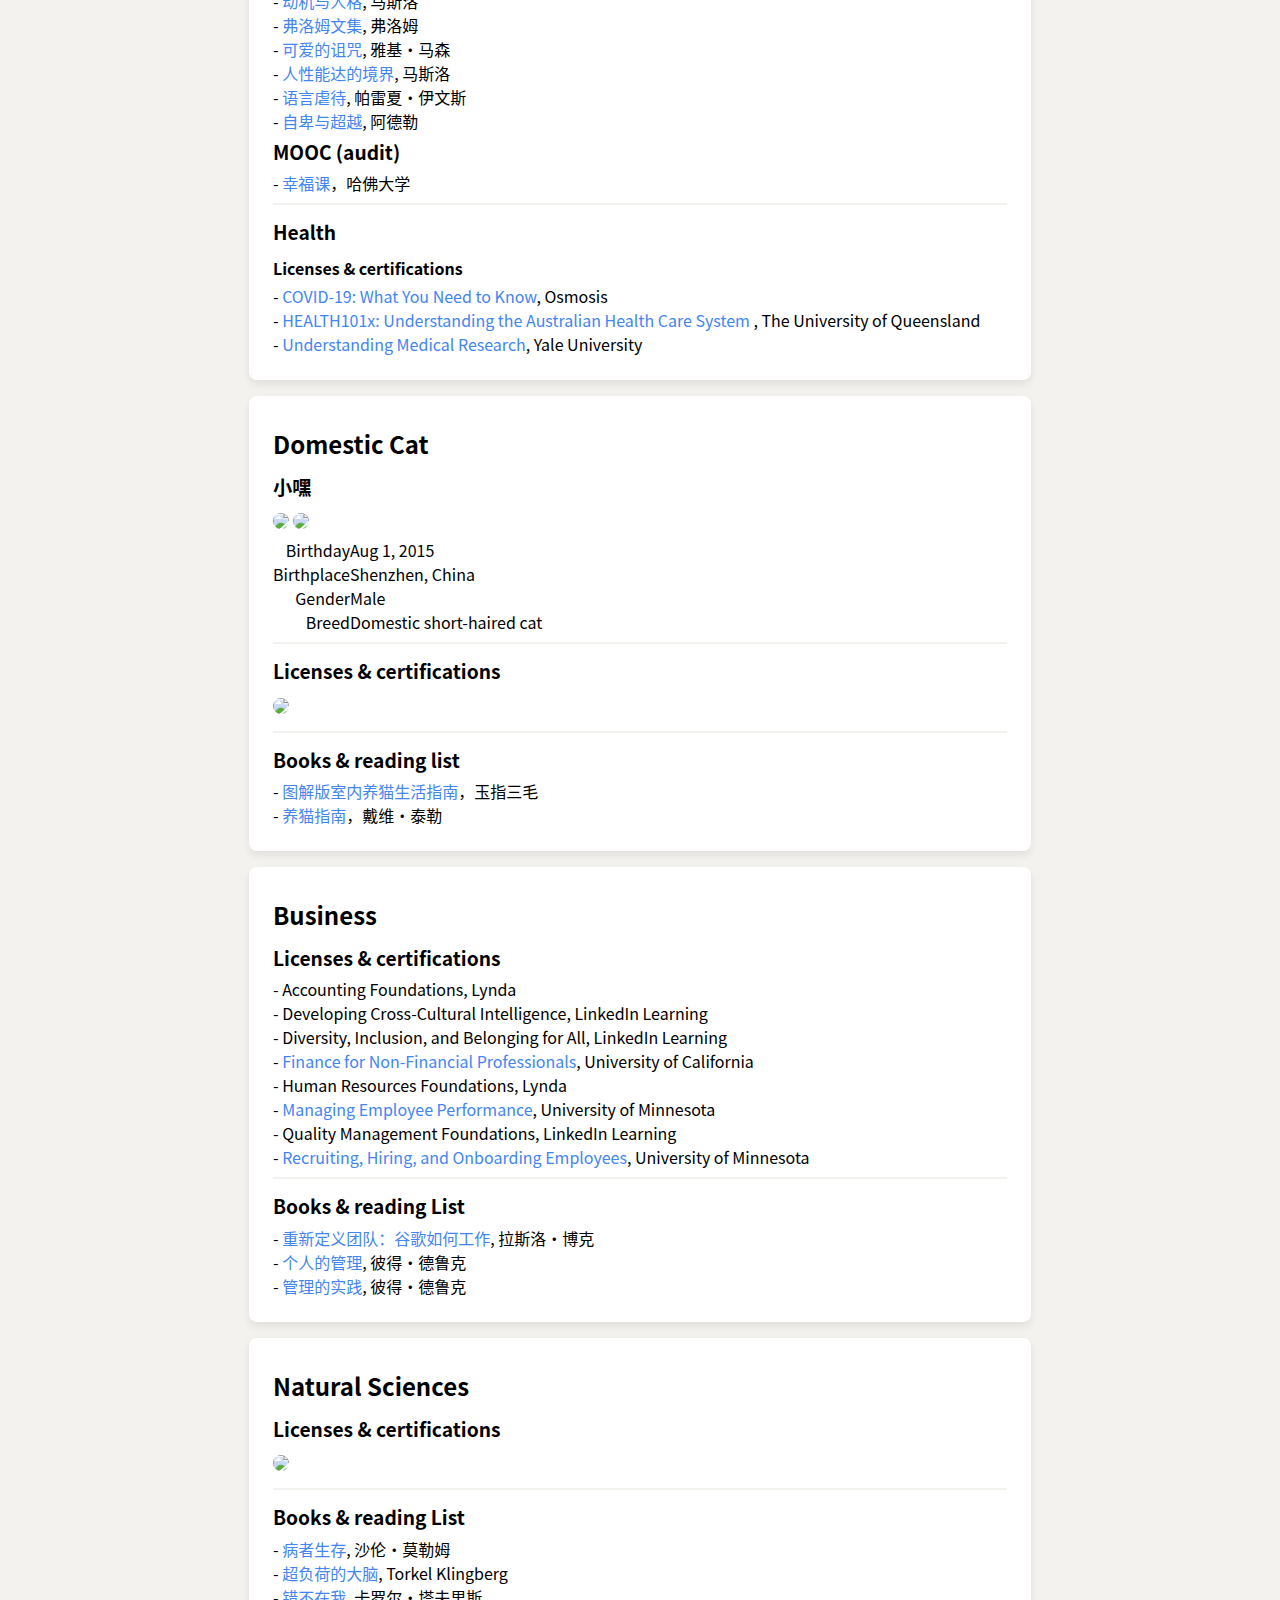
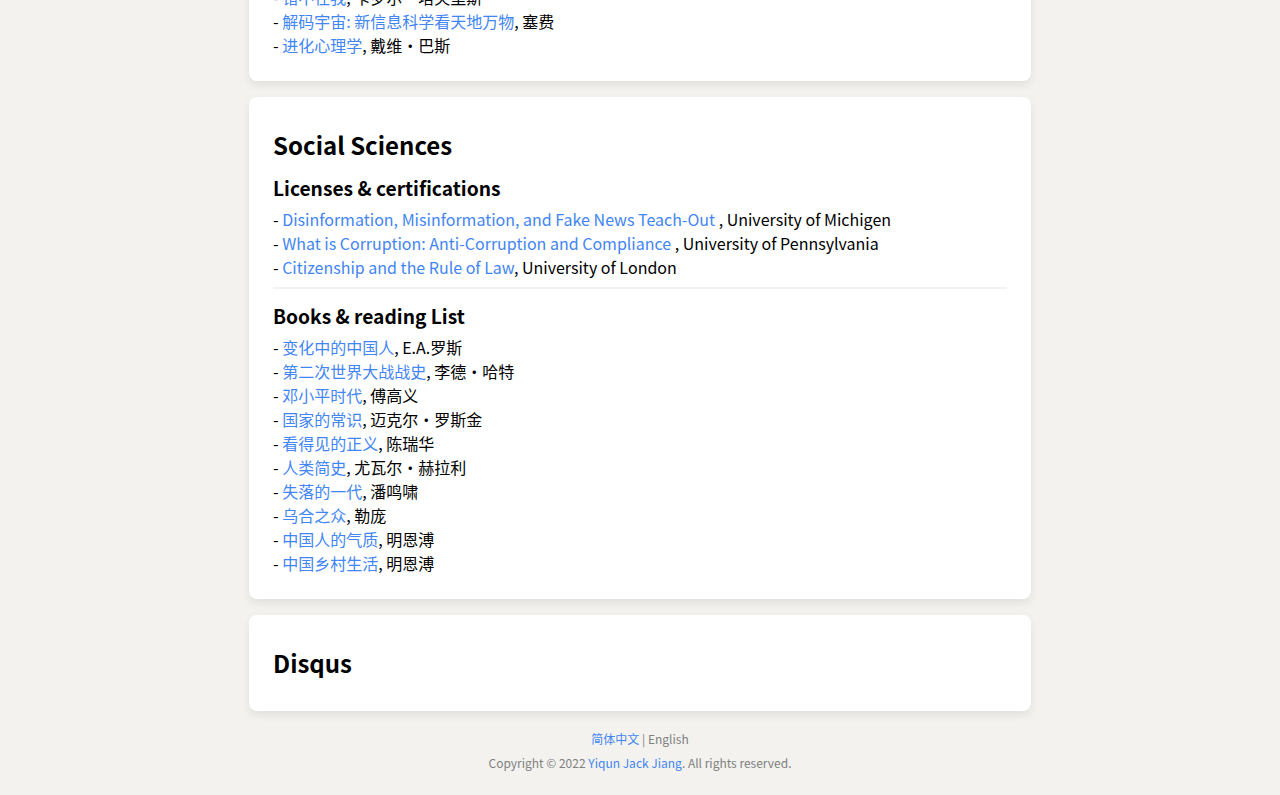
==== commit ce090e26: "refactor css files" ====
--- a/en-AU.html
+++ b/en-AU.html
@@ -1,506 +1,488 @@
 <!DOCTYPE html>
 <html lang="en-au">
-  <head>
-    <meta charset="UTF-8">
-    <meta name="viewport" content="width=device-width, initial-scale=1.0">
-    <meta name="description" content="A simple personal homepage, build with bare bone HTML, CSS and JavaScript.">
-    <meta name="keywords" content="HTML, CSS, JavaScript, Homepage">
-    <title>jackjyq.com</title>
-    <!-- https://ogp.me/ -->
-    <meta property="og:title" content="jackjyq.com" />
-    <meta property="og:type" content="website" />
-    <meta property="og:description" content="A simple personal homepage, build with bare bone HTML, CSS and JavaScript.">
-    <meta property="og:url" content="https://www.jackjyq.com/" />
-    <meta property="og:image" content="./images/header/profile-bg-800x200.jpg" />
-    <meta property="og:image:type" content="image/png" />
-    <meta property="og:image:width" content="800" />
-    <meta property="og:image:height" content="200" />
-    <!-- favicon -->
-    <link rel="apple-touch-icon" sizes="180x180"
-      href="./images/favicons/apple-touch-icon.png">
-    <link rel="icon" type="image/png" sizes="16x16"
-      href="./images/favicons/favicon-16x16.png">
-    <link rel="manifest" href="./images/favicons/site.webmanifest">
-    <link rel="icon" type="image/png" sizes="32x32"
-      href="./images/favicons/favicon-32x32.png">
-    <!-- load JavaScript and CSS files -->
-    <script src="js/script.js" defer></script>
-    <link rel="stylesheet" href="css/styles.css">
-    <!-- Global site tag (gtag.js) - Google Analytics -->
-    <script async src="https://www.googletagmanager.com/gtag/js?id=UA-144741828-1">
-    </script>
-    <script>
-      window.dataLayer = window.dataLayer || [];
-      function gtag(){dataLayer.push(arguments);}
-      gtag('js', new Date());
-      gtag('config', 'UA-144741828-1');
-    </script>
-  </head>
-  <body>
-    <main>
-      <!-- Header -->
-      <header>
-        <div class="header-background">
-        </div>
-        <!-- <img 
-            srcset="./images/header/profile-bg-800x200.jpg 800w,
-              ./images/header/profile-bg-500x200.jpg 500w,
-              ./images/header/profile-bg-350x200.jpg 350w"
-            sizes="(max-width: 350px) 350px,
-              (max-width: 500px) 500px,
-              800px"
-            src="./images/header/profile-bg-800x200.jpg"
-            alt="profile background"> -->
-        <div class="header-container">
-          <img class="header-avatar" src="./images/favicons/android-chrome-192x192.png">
-          <div>
-            <h1>Yiqun <q>Jack</q> Jiang</h1>
-            <section>
-              <h2>Interests</h2>
-                <ul class="navigation">
-                  <li><a href="#information-technology">Information Technology</a>
-                  </li>
-                  <li><a href="#electronic-enginnering">Electronic Enginnering</a>
-                  </li>
-                  <li><a href="#math-and-logic">Math and Logic</a></li>
-                  <li><a href="#health">Health</a></li>
-                  <li><a href="#domestic-cat">Domestic-Cat</a></li>
-                  <li><a href="#business">Business</a></li>
-                  <li><a href="#natural-sciences">Natural Sciences</a></li>
-                  <li><a href="#social-sciences">Social sceiences</a></li>
-                </ul>
-            </section>
-            <section>
-              <ul class="contact">
-                <!-- svg comes from
+
+<head>
+  <meta charset="UTF-8">
+  <meta name="viewport" content="width=device-width, initial-scale=1.0">
+  <meta name="description" content="A simple personal homepage, build with bare bone HTML, CSS and JavaScript.">
+  <meta name="keywords" content="HTML, CSS, JavaScript, Homepage">
+  <title>Jack | Personal Homepage</title>
+  <!-- https://ogp.me/ -->
+  <meta property="og:title" content="Jack | Personal Homepage" />
+  <meta property="og:type" content="website" />
+  <meta property="og:description" content="A simple personal homepage, build with bare bone HTML, CSS and JavaScript.">
+  <meta property="og:url" content="https://www.jackjyq.com/" />
+  <meta property="og:image" content="./images/header/profile-bg-800x200.jpg" />
+  <meta property="og:image:type" content="image/png" />
+  <meta property="og:image:width" content="800" />
+  <meta property="og:image:height" content="200" />
+  <!-- favicon -->
+  <link rel="apple-touch-icon" sizes="180x180" href="./images/favicons/apple-touch-icon.png">
+  <link rel="icon" type="image/png" sizes="16x16" href="./images/favicons/favicon-16x16.png">
+  <link rel="manifest" href="./images/favicons/site.webmanifest">
+  <link rel="icon" type="image/png" sizes="32x32" href="./images/favicons/favicon-32x32.png">
+  <!-- load JavaScript and CSS files -->
+  <script src="js/script.js" defer></script>
+  <link rel="stylesheet" href="css/styles.css">
+  <!-- Global site tag (gtag.js) - Google Analytics -->
+  <script async src="https://www.googletagmanager.com/gtag/js?id=UA-144741828-1">
+  </script>
+  <script>
+    window.dataLayer = window.dataLayer || [];
+    function gtag() { dataLayer.push(arguments); }
+    gtag('js', new Date());
+    gtag('config', 'UA-144741828-1');
+  </script>
+</head>
+
+<body>
+  <main>
+    <!-- Header -->
+    <header>
+      <div class="header-background">
+      </div>
+      <div class="header-container">
+        <img class="header-avatar" src="./images/favicons/android-chrome-192x192.png">
+        <div>
+          <h1>Yiqun <q>Jack</q> Jiang</h1>
+          <section>
+            <h2>Interests</h2>
+            <ul class="navigation">
+              <li><a href="#information-technology">Information Technology</a>
+              </li>
+              <li><a href="#electronic-enginnering">Electronic Enginnering</a>
+              </li>
+              <li><a href="#math-and-logic">Math and Logic</a></li>
+              <li><a href="#health">Health</a></li>
+              <li><a href="#domestic-cat">Domestic-Cat</a></li>
+              <li><a href="#business">Business</a></li>
+              <li><a href="#natural-sciences">Natural Sciences</a></li>
+              <li><a href="#social-sciences">Social sceiences</a></li>
+            </ul>
+          </section>
+          <section>
+            <ul class="contact">
+              <!-- svg comes from
                   https://simpleicons.org/ -->
-                <li><a href="https://www.linkedin.com/in/jackjyq/">
-                  <svg role="img" viewBox="0 0 24 24"
-                      xmlns="http://www.w3.org/2000/svg" fill="#0A66C2">
+              <li><a href="https://www.linkedin.com/in/jackjyq/">
+                  <svg role="img" viewBox="0 0 24 24" xmlns="http://www.w3.org/2000/svg" fill="#0A66C2">
                     <title>LinkedIn</title>
-                    <path d="M20.447 20.452h-3.554v-5.569c0-1.328-.027-3.037-1.852-3.037-1.853 0-2.136 1.445-2.136 2.939v5.667H9.351V9h3.414v1.561h.046c.477-.9 1.637-1.85 3.37-1.85 3.601 0 4.267 2.37 4.267 5.455v6.286zM5.337 7.433c-1.144 0-2.063-.926-2.063-2.065 0-1.138.92-2.063 2.063-2.063 1.14 0 2.064.925 2.064 2.063 0 1.139-.925 2.065-2.064 2.065zm1.782 13.019H3.555V9h3.564v11.452zM22.225 0H1.771C.792 0 0 .774 0 1.729v20.542C0 23.227.792 24 1.771 24h20.451C23.2 24 24 23.227 24 22.271V1.729C24 .774 23.2 0 22.222 0h.003z"/>
+                    <path
+                      d="M20.447 20.452h-3.554v-5.569c0-1.328-.027-3.037-1.852-3.037-1.853 0-2.136 1.445-2.136 2.939v5.667H9.351V9h3.414v1.561h.046c.477-.9 1.637-1.85 3.37-1.85 3.601 0 4.267 2.37 4.267 5.455v6.286zM5.337 7.433c-1.144 0-2.063-.926-2.063-2.065 0-1.138.92-2.063 2.063-2.063 1.14 0 2.064.925 2.064 2.063 0 1.139-.925 2.065-2.064 2.065zm1.782 13.019H3.555V9h3.564v11.452zM22.225 0H1.771C.792 0 0 .774 0 1.729v20.542C0 23.227.792 24 1.771 24h20.451C23.2 24 24 23.227 24 22.271V1.729C24 .774 23.2 0 22.222 0h.003z" />
                   </svg>
                 </a></li>
-                <li><a href="https://github.com/jackjyq">
-                  <svg role="img" viewBox="0 0 24 24"
-                      xmlns="http://www.w3.org/2000/svg" fill="#181717">
+              <li><a href="https://github.com/jackjyq">
+                  <svg role="img" viewBox="0 0 24 24" xmlns="http://www.w3.org/2000/svg" fill="#181717">
                     <title>GitHub</title>
-                    <path d="M12 .297c-6.63 0-12 5.373-12 12 0 5.303 3.438 9.8 8.205 11.385.6.113.82-.258.82-.577 0-.285-.01-1.04-.015-2.04-3.338.724-4.042-1.61-4.042-1.61C4.422 18.07 3.633 17.7 3.633 17.7c-1.087-.744.084-.729.084-.729 1.205.084 1.838 1.236 1.838 1.236 1.07 1.835 2.809 1.305 3.495.998.108-.776.417-1.305.76-1.605-2.665-.3-5.466-1.332-5.466-5.93 0-1.31.465-2.38 1.235-3.22-.135-.303-.54-1.523.105-3.176 0 0 1.005-.322 3.3 1.23.96-.267 1.98-.399 3-.405 1.02.006 2.04.138 3 .405 2.28-1.552 3.285-1.23 3.285-1.23.645 1.653.24 2.873.12 3.176.765.84 1.23 1.91 1.23 3.22 0 4.61-2.805 5.625-5.475 5.92.42.36.81 1.096.81 2.22 0 1.606-.015 2.896-.015 3.286 0 .315.21.69.825.57C20.565 22.092 24 17.592 24 12.297c0-6.627-5.373-12-12-12"/>
+                    <path
+                      d="M12 .297c-6.63 0-12 5.373-12 12 0 5.303 3.438 9.8 8.205 11.385.6.113.82-.258.82-.577 0-.285-.01-1.04-.015-2.04-3.338.724-4.042-1.61-4.042-1.61C4.422 18.07 3.633 17.7 3.633 17.7c-1.087-.744.084-.729.084-.729 1.205.084 1.838 1.236 1.838 1.236 1.07 1.835 2.809 1.305 3.495.998.108-.776.417-1.305.76-1.605-2.665-.3-5.466-1.332-5.466-5.93 0-1.31.465-2.38 1.235-3.22-.135-.303-.54-1.523.105-3.176 0 0 1.005-.322 3.3 1.23.96-.267 1.98-.399 3-.405 1.02.006 2.04.138 3 .405 2.28-1.552 3.285-1.23 3.285-1.23.645 1.653.24 2.873.12 3.176.765.84 1.23 1.91 1.23 3.22 0 4.61-2.805 5.625-5.475 5.92.42.36.81 1.096.81 2.22 0 1.606-.015 2.896-.015 3.286 0 .315.21.69.825.57C20.565 22.092 24 17.592 24 12.297c0-6.627-5.373-12-12-12" />
                   </svg>
                 </a></li>
-                <li><a href="https://book.douban.com/people/diqiuyi/">
-                  <svg role="img" xmlns="http://www.w3.org/2000/svg"
-                      viewBox="0 0 24 24" fill="#007722">
+              <li><a href="https://book.douban.com/people/diqiuyi/">
+                  <svg role="img" xmlns="http://www.w3.org/2000/svg" viewBox="0 0 24 24" fill="#007722">
                     <title lang="zh-cn">豆瓣读书</title>
-                    <path d="M.643.92v2.412h22.714V.92H.643zm1.974 4.926v9.42h18.764v-9.42H2.617zm2.72 2.408H18.69v4.605H5.338V8.254zm1.657 7.412l-2.512.938c1.037 1.461 1.87 2.825 2.512 4.091H0v2.385h24v-2.385h-6.678c.818-1.176 1.589-2.543 2.303-4.091l-2.73-.938a29.952 29.952 0 01-2.479 5.03h-4.75c-.786-1.962-1.677-3.641-2.672-5.03Z"/>
+                    <path
+                      d="M.643.92v2.412h22.714V.92H.643zm1.974 4.926v9.42h18.764v-9.42H2.617zm2.72 2.408H18.69v4.605H5.338V8.254zm1.657 7.412l-2.512.938c1.037 1.461 1.87 2.825 2.512 4.091H0v2.385h24v-2.385h-6.678c.818-1.176 1.589-2.543 2.303-4.091l-2.73-.938a29.952 29.952 0 01-2.479 5.03h-4.75c-.786-1.962-1.677-3.641-2.672-5.03Z" />
                   </svg>
                 </a></li>
-                <li><a href="mailto:me@jackjyq.com">
-                  <svg role="img" viewBox="0 0 24 24"
-                      xmlns="http://www.w3.org/2000/svg" fill="#EA4335">
+              <li><a href="mailto:me@jackjyq.com">
+                  <svg role="img" viewBox="0 0 24 24" xmlns="http://www.w3.org/2000/svg" fill="#EA4335">
                     <title>Email</title>
-                    <path d="M24 5.457v13.909c0 .904-.732 1.636-1.636 1.636h-3.819V11.73L12 16.64l-6.545-4.91v9.273H1.636A1.636 1.636 0 0 1 0 19.366V5.457c0-2.023 2.309-3.178 3.927-1.964L5.455 4.64 12 9.548l6.545-4.91 1.528-1.145C21.69 2.28 24 3.434 24 5.457z"/></svg>
+                    <path
+                      d="M24 5.457v13.909c0 .904-.732 1.636-1.636 1.636h-3.819V11.73L12 16.64l-6.545-4.91v9.273H1.636A1.636 1.636 0 0 1 0 19.366V5.457c0-2.023 2.309-3.178 3.927-1.964L5.455 4.64 12 9.548l6.545-4.91 1.528-1.145C21.69 2.28 24 3.434 24 5.457z" />
+                  </svg>
                 </a></li>
-              </ul>
-            </section>
-          </div>
-        </div> <!-- header container -->
-      </header>
-
-      <!-- information technology -->
-      <article id="information-technology">
-        <h1>Information Technology</h1>
-        <section>
+            </ul>
+          </section>
+        </div>
+      </div> <!-- header container -->
+    </header>
+
+    <!-- information technology -->
+    <article id="information-technology">
+      <h1>Information Technology</h1>
+      <!-- <section>
           <h2>Master of Information Technology with Excellence</h2>
           <p>University of New South Wales, Australia</p>
           <p>View more <a href="https://jackjyq.github.io/portfolio/">
             school projects</a></p>
-        </section>
-        <section lang="zh-cn">
-          <h2><a href="https://zuowen.jackjyq.com">xiaohei-zuowen</a></h2>
-          <p>An online Chinese writting generator。</p>
-          <div class="images">
-            <a href="https://zuowen.jackjyq.com">
-              <img src="images/xiaohei-zuowen.jpg">
-            </a>
-          </div>
-        </section>
-        <section>
-          <h2><a href="https://addons.mozilla.org/en-US/firefox/user/13822940/">
+        </section> -->
+      <section lang="zh-cn">
+        <h2><a href="https://zuowen.jackjyq.com">xiaohei-zuowen</a></h2>
+        <p>An online Chinese writting generator。</p>
+        <a href="https://zuowen.jackjyq.com">
+          <img src="images/xiaohei-zuowen.jpg">
+        </a>
+      </section>
+      <section>
+        <h2><a href="https://addons.mozilla.org/en-US/firefox/user/13822940/">
             Firefox Add-Ons</a></h2>
-          <p>A few themes and extensions for Firefox, my favorite one is 
-            <a href="https://addons.mozilla.org/en-US/firefox/addon/clock-dynamic-theme/">
-              Clock Dynamic Theme</a>.
-          </p>
-        </section>
-        <section>
+        <p>A few themes and extensions for Firefox, my favorite one is
+          <a href="https://addons.mozilla.org/en-US/firefox/addon/clock-dynamic-theme/">
+            Clock Dynamic Theme</a>.
+        </p>
+      </section>
+      <section>
+        <h2>Licenses & certifications</h2>
+        <ul>
+          <li>Bootstrap 4 Essential Training, Lynda</li>
+          <li>CSS Essential Training, LinkedIn Learning</li>
+          <li>Git Essential Training, LinkedIn Learning</li>
+          <li><a href="https://analytics.google.com/analytics/academy/certificate/4dOMNZp6Q1OWfG5DAVbX3w">
+              Google Analytics for Beginners</a>, Google</li>
+          <li>HTML Essential Training, LinkedIn Learning</li>
+          <li>JavaScript Essential Training, LinkedIn Learning</li>
+          <li>JavaScript: Async, LinkedIn Learning</li>
+          <li>Learning Chrome Web Developer Tools, LinkedIn Learning</li>
+          <li>Learning NGINX, LinkedIn Learning</li>
+          <li>Learning Ubuntu Server, LinkedIn Learning</li>
+          <li><a href="https://www.coursera.org/account/accomplishments/certificate/JPXSKZWFWZWK">
+              Python Data Structure</a>, University of Michigan</li>
+          <li>SQL Essential Training, Lynda</li>
+          <li><a href="https://www.coursera.org/account/accomplishments/certificate/BKGQAZC6VWFG">
+              Troubleshooting and Debugging Techniques</a>, Google</li>
+          <li>Windows 10: Troubleshooting for IT Support, LinkedIn Learning</li>
+          <li>Windows 10: Advanced Troubleshooting for IT Support, LinkedIn Learning</li>
+        </ul>
+      </section>
+      <section>
+        <h2>Books & reading list</h2>
+        <ul>
+          <li><a href="https://book.douban.com/subject/1108725/" lang="zh-cn">
+              人件</a>, Tom DeMarco</li>
+          <li><a href="https://book.douban.com/subject/1102259/" lang="zh-cn">
+              人月神话</a>, 弗雷德里克·布鲁克斯</li>
+        </ul>
+      </section>
+    </article>
+
+    <!-- electronic enginnering -->
+    <article id="electronic-enginnering">
+      <h1>Electronic Enginnering</h1>
+      <!-- <section>
+          <h2>Bachelor of Electronic Science and Technology</h2>
+          <p>Southwest Jiaotong University, China</p>
+        </section> -->
+      <section>
+        <h2><a href="https://getswitchpal.com/">SwitchPal</a></h2>
+        <p>A smart controller for old-school air-conditioner, automatically
+          adjusting the room temperature. It can be easily installed and
+          controlled by a smartphone.</p>
+      </section>
+      <section>
+        <h2>Books & reading list</h2>
+        <ul>
+          <li><a href="https://book.douban.com/subject/1926610/">
+              Foundations of Analog and Digital Electronic Circuits</a>
+            , Anant Agarwal</li>
+        </ul>
+        <h2>MOOC (audit)</h2>
+        <ul>
+          <li><a href="http://v.163.com/special/opencourse/circuits.html">
+              电路和电子学</a>, 麻省理工学院</li>
+        </ul>
+      </section>
+    </article>
+
+    <!-- Math and Logic -->
+    <article id="math-and-logic">
+      <h1>Math and Logic </h1>
+      <section>
+        <h2>Licenses & certifications</h2>
+        <a href="https://www.complexityexplorer.org/courses/104-introduction-to-complexity/certificates/868286466">
+          <img src="./images/images-350w/introduction-to-complexity.jpg"></a>
+      </section>
+      <section>
+        <h2>Books & reading List</h2>
+        <ul>
+          <li><a href="https://book.douban.com/subject/7946089/">
+              Introduction to Logic</a>, Irving M. Copi Late</li>
+          <li><a href="https://book.douban.com/subject/25763679/" lang="zh-cn">
+              不确定世界的理性选择</a>, 雷德·海斯蒂</li>
+          <li><a href="https://book.douban.com/subject/1500045/" lang="zh-cn">
+              猜想与反驳</a>, 卡尔·波普尔</li>
+          <li><a href="https://book.douban.com/subject/10732575/" lang="zh-cn">
+              概率的哲学理论</a>, 吉利斯</li>
+          <li><a href="https://book.douban.com/subject/1599035/" lang="zh-cn">
+              简捷启发式</a>, 哥德·吉戈伦尔</li>
+          <li><a href="https://book.douban.com/subject/3349509/" lang="zh-cn">
+              科学发现的逻辑</a>, 卡尔·波普尔</li>
+          <li><a href="https://book.douban.com/subject/5399343/" lang="zh-cn">
+              论证是一门学问</a>, 安东尼 韦斯顿</li>
+          <li><a href="https://book.douban.com/subject/1484425/" lang="zh-cn">
+              囚徒的困境</a>, 威廉·庞德斯通</li>
+          <li><a href="https://book.douban.com/subject/1001737/" lang="zh-cn">
+              失败的逻辑</a>, 迪特里希.德尔纳</li>
+          <li><a href="https://book.douban.com/subject/1049136/" lang="zh-cn">
+              数学：确定性的丧失</a>, M·克莱因</li>
+          <li><a href="https://book.douban.com/subject/10750155/" lang="zh-cn">
+              数学之美</a>, 吴军</li>
+          <li><a href="https://book.douban.com/subject/1400030/" lang="zh-cn">
+              推理的迷宫</a>, 威廉姆·庞德斯通</li>
+        </ul>
+        <h2>MOOC (audit)</h2>
+        <ul>
+          <li><a href="http://v.163.com/special/justice/">
+              公正-该如何做是好？</a>, 哈佛大学</li>
+        </ul>
+      </section>
+    </article>
+
+    <!-- health -->
+    <article id="health">
+      <h1>Health</h1>
+      <section>
+        <h2>Mental Health</h2>
+        <p> According to <a href="https://pubmed.ncbi.nlm.nih.gov/17826169/">
+            Philip S Wang et al</a>, Only one in ten people with mental health
+          have received professional help in China.
+          Therefore, I want to help support people by providing information and
+          help them to find the right professionals.
+        </p>
+
+        <ul>
+          <h3>Licenses & certifications</h3>
+          <a href="images/images-origin/mental-health-first-aider.png"">
+                <img src=" images/images-350w/mental-health-first-aider.jpg">
+          </a>
+          <li><a href="https://www.udemy.com/certificate/UC-e6d9c830-014c-4294-bd19-6a31203d725e/">
+              Bullies At Work</a>, Udemy</li>
+          <li><a href="http://coursera.org/verify/EZZDP9MDJEVM">
+              Everyday Parenting: The ABCs of Child Rearing</a>, Yale University</li>
+          <li><a href="https://coursera.org/share/e4c8da4421cc3acc5afabfd54d9e359f">
+              The Social Context of Mental Health and Illness</a>, University of Toronto</li>
+        </ul>
+        <ul>
+          <h3>Books & reading List</h3>
+          <li><a href="https://book.douban.com/subject/26917416/">
+              Breaking Negative Thinking Patterns</a>, Gitta Jacob</li>
+          <li><a href="https://book.douban.com/subject/4644865/">
+              Oxford Handbook of Chinese Psychology</a>, Michael Harris Bond</li>
+          <li><a href="https://book.douban.com/subject/1786570/">
+              Reinventing Your Life</a>, Jeffrey E. Young</li>
+          <li><a href="https://book.douban.com/subject/2216703/" lang="zh-cn">
+              伯恩斯新情绪疗法</a>, 伯恩斯</li>
+          <li><a href="https://book.douban.com/subject/23038602/" lang="zh-cn">
+              不要用爱控制我</a>, 帕萃丝·埃文斯</li>
+          <li><a href="https://book.douban.com/subject/1053709/" lang="zh-cn">
+              禅宗与精神分析</a>, 铃木大拙</li>
+          <li><a href="https://book.douban.com/subject/2116916/" lang="zh-cn">
+              动机与人格</a>, 马斯洛</li>
+          <li><a href="https://book.douban.com/subject/1459390/" lang="zh-cn">
+              弗洛姆文集</a>, 弗洛姆</li>
+          <li><a href="https://book.douban.com/subject/26712787/" lang="zh-cn">
+              可爱的诅咒</a>, 雅基·马森</li>
+          <li><a href="https://book.douban.com/subject/1761996/" lang="zh-cn">
+              人性能达的境界</a>, 马斯洛</li>
+          <li><a href="https://book.douban.com/subject/1018543/" lang="zh-cn">
+              语言虐待</a>, 帕雷夏·伊文斯</li>
+          <li><a href="https://book.douban.com/subject/1482317/" lang="zh-cn">
+              自卑与超越</a>, 阿德勒</li>
+        </ul>
+        <h2>MOOC (audit)</h2>
+        <ul>
+          <li><a href="http://v.163.com/special/positivepsychology/">
+              幸福课</a>，哈佛大学</li>
+        </ul>
+      </section>
+      <section>
+        <h2>Health</h2>
+        <ul>
+          <h3>Licenses & certifications</h3>
+          <li><a href="https://coursera.org/share/c46373c1967b260e528dde66fa2b9a94">
+              COVID-19: What You Need to Know</a>, Osmosis</li>
+          <li><a href="https://courses.edx.org/certificates/b5330c0630db464f92315949cd1ee141">
+              HEALTH101x: Understanding the Australian Health Care System</a>
+            , The University of Queensland</li>
+          <li><a href="https://coursera.org/share/a678570c60d6bf918ea2be4c8b0c69af">
+              Understanding Medical Research</a>, Yale University</li>
+        </ul>
+      </section>
+    </article>
+
+    <!-- Domestic Cat -->
+    <article id="domestic-cat">
+      <h1>Domestic Cat</h1>
+      <section>
+        <h2 lang="zh-cn">小嘿</h2>
+        <a href="images/images-origin/xiaohei-cat-1.jpg">
+          <img src="images/images-350w/xiaohei-cat-1.jpg">
+        </a>
+        <a href="images/images-origin/xiaohei-cat-2.jpg">
+          <img src="images/images-350w/xiaohei-cat-2.jpg">
+        </a>
+        <ul>
+          <table>
+            <tr>
+              <th>Birthday </td>
+              <td><time datetime="2015-08-01">Aug 1, 2015</time></td>
+            </tr>
+            <tr>
+              <th>Birthplace </td>
+              <td>Shenzhen, China</td>
+            </tr>
+            <tr>
+              <th>Gender </td>
+              <td>Male</td>
+            </tr>
+            <tr>
+              <th>Breed </td>
+              <td>Domestic short-haired cat</td>
+            </tr>
+          </table>
+        </ul>
+      </section>
+      <section>
+        <h2>Licenses & certifications</h2>
+        <a href="https://www.coursera.org/account/accomplishments/certificate/7SU9DE7XPDFL">
+          <img src="./images/images-350w/cats-and-dogs.jpg"></a>
+      </section>
+      <section>
+        <h2>Books & reading list</h2>
+        <ul>
+          <li><a href="https://book.douban.com/subject/6878151/" lang="zh-cn">
+              图解版室内养猫生活指南</a>，玉指三毛</li>
+          <li><a href="https://book.douban.com/subject/1063247/" lang="zh-cn">
+              养猫指南</a>，戴维・泰勒</li>
+        </ul>
+      </section>
+    </article>
+
+    <!-- Business -->
+    <article id="business">
+      <h1>Business</h1>
+      <section>
+        <h2>Licenses & certifications</h2>
+        <ul>
+          <li>Accounting Foundations, Lynda</li>
+          <li>Developing Cross-Cultural Intelligence, LinkedIn Learning</li>
+          <li>Diversity, Inclusion, and Belonging for All, LinkedIn Learning</li>
+          <li><a href="https://www.coursera.org/account/accomplishments/certificate/5PZAKWHFP58W">
+              Finance for Non-Financial Professionals</a>, University of California</li>
+          <li>Human Resources Foundations, Lynda</li>
+          <li><a href="https://www.coursera.org/account/accomplishments/certificate/6KCUJQH4YJ38">
+              Managing Employee Performance</a>, University of Minnesota</li>
+          <li>Quality Management Foundations, LinkedIn Learning</li>
+          <li><a href="https://www.coursera.org/account/accomplishments/certificate/LJSTNNLAR2ZV">
+              Recruiting, Hiring, and Onboarding Employees</a>, University of Minnesota</li>
+        </ul>
+      </section>
+      <section>
+        <ul>
+          <h2>Books & reading List</h2>
+          <li><a href="https://book.douban.com/subject/26608585/" lang="zh-cn">
+              重新定义团队：谷歌如何工作</a>, 拉斯洛·博克</li>
+          <li><a href="https://book.douban.com/subject/1128313/" lang="zh-cn">
+              个人的管理</a>, 彼得·德鲁克</li>
+          <li><a href="https://book.douban.com/subject/1457028/" lang="zh-cn">
+              管理的实践</a>, 彼得·德鲁克</li>
+        </ul>
+      </section>
+    </article>
+
+    <!-- Natural Sciences -->
+    <article id="natural-sciences">
+      <h1>Natural Sciences</h1>
+      <section>
+        <ul>
+          <h2>Licenses & certifications</h2>
+          <a href="images/images-origin/dinosaur-paleobiology.jpg">
+            <img src="images/images-350w/dinosaur-paleobiology.jpg">
+          </a>
+        </ul>
+      </section>
+      <section>
+        <ul>
+          <h2>Books & reading List</h2>
+          <li><a href="https://book.douban.com/subject/2270925/" lang="zh-cn">
+              病者生存</a>, 沙伦·莫勒姆</li>
+          <li><a href="https://book.douban.com/subject/6758932/" lang="zh-cn">
+              超负荷的大脑</a>, Torkel Klingberg</li>
+          <li><a href="https://book.douban.com/subject/25788948/" lang="zh-cn">
+              错不在我</a>, 卡罗尔·塔夫里斯</li>
+          <li><a href="https://book.douban.com/subject/6008029/" lang="zh-cn">
+              解码宇宙: 新信息科学看天地万物</a>, 塞费</li>
+          <li><a href="https://book.douban.com/subject/2143904/" lang="zh-cn">
+              进化心理学</a>, 戴维·巴斯</li>
+        </ul>
+      </section>
+    </article>
+
+    <!-- Social Sciences -->
+    <article id="social-sciences">
+      <h1>Social Sciences</h1>
+      <section>
+        <ul>
           <h2>Licenses & certifications</h2>
           <ul>
-            <li>Bootstrap 4 Essential Training, Lynda</li>
-            <li>CSS Essential Training, LinkedIn Learning</li>
-            <li>Git Essential Training, LinkedIn Learning</li>
-            <li><a href="https://analytics.google.com/analytics/academy/certificate/4dOMNZp6Q1OWfG5DAVbX3w">
-              Google Analytics for Beginners</a>, Google</li>
-            <li>HTML Essential Training, LinkedIn Learning</li>
-            <li>JavaScript Essential Training, LinkedIn Learning</li>
-            <li>JavaScript: Async, LinkedIn Learning</li>
-            <li>Learning Chrome Web Developer Tools, LinkedIn Learning</li>
-            <li>Learning NGINX, LinkedIn Learning</li>
-            <li>Learning Ubuntu Server, LinkedIn Learning</li>
-            <li><a href="https://www.coursera.org/account/accomplishments/certificate/JPXSKZWFWZWK">
-              Python Data Structure</a>,  University of Michigan</li>
-            <li>SQL Essential Training, Lynda</li>
-            <li><a href="https://www.coursera.org/account/accomplishments/certificate/BKGQAZC6VWFG">
-              Troubleshooting and Debugging Techniques</a>, Google</li>
-            <li>Windows 10: Troubleshooting for IT Support, LinkedIn Learning</li>
-            <li>Windows 10: Advanced Troubleshooting for IT Support, LinkedIn Learning</li>
+            <li><a href="https://www.futurelearn.com/certificates/fpexo6x">
+                Disinformation, Misinformation, and Fake News Teach-Out</a>
+              , University of Michigen</li>
+            <li><a href="http://coursera.org/verify/XUY9UUXPMPHB">
+                What is Corruption: Anti-Corruption and Compliance</a>
+              , University of Pennsylvania</li>
+            <li><a href="https://www.coursera.org/account/accomplishments/certificate/EQPU8QNDKH5F">
+                Citizenship and the Rule of Law</a>, University of London</li>
           </ul>
-        </section>
-        <section>
-          <h2>Books & reading list</h2>
-          <ul>
-            <li><a href="https://book.douban.com/subject/1108725/" lang="zh-cn">
-              人件</a>, Tom DeMarco</li>
-            <li><a href="https://book.douban.com/subject/1102259/" lang="zh-cn">
-              人月神话</a>, 弗雷德里克·布鲁克斯</li>
-          </ul>
-        </section>
-      </article>
-
-      <!-- electronic enginnering -->
-      <article id="electronic-enginnering">
-        <h1>Electronic Enginnering</h1>
-        <section>
-          <h2>Bachelor of Electronic Science and Technology</h2>
-          <p>Southwest Jiaotong University, China</p>
-        </section>
-        <section>
-          <h2><a href="https://getswitchpal.com/">SwitchPal</a></h2>
-          <p>A smart controller for old-school air-conditioner, automatically 
-            adjusting the room temperature. It can be easily installed and 
-            controlled by a smartphone.</p>
-        </section>
-        <section>
-          <h2>Books & reading list</h2>
-          <ul>
-            <li><a href="https://book.douban.com/subject/1926610/">
-              Foundations of Analog and Digital Electronic Circuits</a>
-              , Anant Agarwal</li>
-          </ul>
-          <h2>MOOC (audit)</h2>
-          <ul>
-            <li><a href="http://v.163.com/special/opencourse/circuits.html">
-              电路和电子学</a>, 麻省理工学院</li>
-          </ul>
-        </section>
-      </article>
-
-      <!-- Math and Logic -->
-      <article id="math-and-logic">
-        <h1>Math and Logic </h1>
-        <section>
-          <h2>Licenses & certifications</h2>
-          <div class="images">
-            <a href="https://www.complexityexplorer.org/courses/104-introduction-to-complexity/certificates/868286466">
-              <img src="./images/images-350w/introduction-to-complexity.jpg"></a>
-          </div>
-        </section>
-        <section>
+        </ul>
+      </section>
+      <section>
+        <ul>
           <h2>Books & reading List</h2>
-          <ul>
-            <li><a href="https://book.douban.com/subject/7946089/">
-              Introduction to Logic</a>, Irving M. Copi Late</li>
-            <li><a href="https://book.douban.com/subject/25763679/" lang="zh-cn">
-              不确定世界的理性选择</a>, 雷德·海斯蒂</li>
-            <li><a href="https://book.douban.com/subject/1500045/" lang="zh-cn">
-              猜想与反驳</a>, 卡尔·波普尔</li>
-            <li><a href="https://book.douban.com/subject/10732575/"  lang="zh-cn">
-              概率的哲学理论</a>, 吉利斯</li>
-            <li><a href="https://book.douban.com/subject/1599035/" lang="zh-cn">
-              简捷启发式</a>, 哥德·吉戈伦尔</li>
-            <li><a href="https://book.douban.com/subject/3349509/" lang="zh-cn">
-              科学发现的逻辑</a>, 卡尔·波普尔</li>
-            <li><a href="https://book.douban.com/subject/5399343/" lang="zh-cn">
-              论证是一门学问</a>, 安东尼 韦斯顿</li>
-            <li><a href="https://book.douban.com/subject/1484425/" lang="zh-cn">
-              囚徒的困境</a>, 威廉·庞德斯通</li>
-            <li><a href="https://book.douban.com/subject/1001737/" lang="zh-cn">
-              失败的逻辑</a>, 迪特里希.德尔纳</li>
-            <li><a href="https://book.douban.com/subject/1049136/" lang="zh-cn">
-              数学：确定性的丧失</a>, M·克莱因</li>
-            <li><a href="https://book.douban.com/subject/10750155/" lang="zh-cn">
-              数学之美</a>, 吴军</li>
-            <li><a href="https://book.douban.com/subject/1400030/" lang="zh-cn">
-              推理的迷宫</a>, 威廉姆·庞德斯通</li>
-          </ul>
-          <h2>MOOC (audit)</h2>
-          <ul>
-            <li><a href="http://v.163.com/special/justice/">
-              公正-该如何做是好？</a>, 哈佛大学</li>
-          </ul>
-        </section>
-      </article>
-
-      <!-- health -->
-      <article id="health">
-        <h1>Health</h1>
-        <section>
-          <h2>Mental Health</h2>
-          <p> According to <a href="https://pubmed.ncbi.nlm.nih.gov/17826169/">
-            Philip S Wang et al</a>, Only one in ten people with mental health 
-            have received professional help in China.
-            Therefore, I want to help support people by providing information and 
-            help them to find the right professionals.
-          </p>
-
-          <ul>
-            <h3>Licenses & certifications</h3>
-            <div class="images">
-              <a href="images/images-origin/mental-health-first-aider.png"">
-                <img src="images/images-350w/mental-health-first-aider.jpg">
-              </a>
-            </div>
-            <li><a href="https://www.udemy.com/certificate/UC-e6d9c830-014c-4294-bd19-6a31203d725e/">
-              Bullies At Work</a>, Udemy</li>
-            <li><a href="http://coursera.org/verify/EZZDP9MDJEVM">
-              Everyday Parenting: The ABCs of Child Rearing</a>, Yale University</li>
-            <li><a href="https://coursera.org/share/e4c8da4421cc3acc5afabfd54d9e359f">
-              The Social Context of Mental Health and Illness</a>, University of Toronto</li>
-          </ul>
-          <ul>
-            <h3>Books & reading List</h3>
-            <li><a href="https://book.douban.com/subject/26917416/">
-              Breaking Negative Thinking Patterns</a>, Gitta Jacob</li>
-            <li><a href="https://book.douban.com/subject/4644865/">
-              Oxford Handbook of Chinese Psychology</a>, Michael Harris Bond</li>
-            <li><a href="https://book.douban.com/subject/1786570/">
-              Reinventing Your Life</a>, Jeffrey E. Young</li>
-            <li><a href="https://book.douban.com/subject/2216703/" lang="zh-cn">
-              伯恩斯新情绪疗法</a>, 伯恩斯</li>
-            <li><a href="https://book.douban.com/subject/23038602/" lang="zh-cn">
-              不要用爱控制我</a>, 帕萃丝·埃文斯</li>
-            <li><a href="https://book.douban.com/subject/1053709/" lang="zh-cn">
-              禅宗与精神分析</a>, 铃木大拙</li>
-            <li><a href="https://book.douban.com/subject/2116916/" lang="zh-cn">
-              动机与人格</a>, 马斯洛</li>
-            <li><a href="https://book.douban.com/subject/1459390/" lang="zh-cn">
-              弗洛姆文集</a>, 弗洛姆</li>
-            <li><a href="https://book.douban.com/subject/26712787/" lang="zh-cn">
-              可爱的诅咒</a>, 雅基·马森</li>
-            <li><a href="https://book.douban.com/subject/1761996/" lang="zh-cn">
-              人性能达的境界</a>, 马斯洛</li>
-            <li><a href="https://book.douban.com/subject/1018543/" lang="zh-cn">
-              语言虐待</a>, 帕雷夏·伊文斯</li>
-            <li><a href="https://book.douban.com/subject/1482317/" lang="zh-cn">
-              自卑与超越</a>, 阿德勒</li>
-          </ul>
-          <h2>MOOC (audit)</h2>
-          <ul>
-            <li><a href="http://v.163.com/special/positivepsychology/">
-              幸福课</a>，哈佛大学</li>
-          </ul>
-        </section>
-        <section>
-          <h2>Health</h2>
-          <ul>
-            <h3>Licenses & certifications</h3>
-            <li><a href="https://coursera.org/share/c46373c1967b260e528dde66fa2b9a94">
-              COVID-19: What You Need to Know</a>, Osmosis</li>
-            <li><a href="https://courses.edx.org/certificates/b5330c0630db464f92315949cd1ee141">
-              HEALTH101x: Understanding the Australian Health Care System</a>
-              , The University of Queensland</li>
-            <li><a href="https://coursera.org/share/a678570c60d6bf918ea2be4c8b0c69af">
-              Understanding Medical Research</a>, Yale University</li>
-          </ul>
-        </section>
-      </article>
-
-      <!-- Domestic Cat -->
-      <article id="domestic-cat">
-        <h1>Domestic Cat</h1>
-        <section>
-          <h2 lang="zh-cn">小嘿</h2>
-          <div class="images">
-            <a href="images/images-origin/xiaohei-cat-1.jpg">
-              <img src="images/images-350w/xiaohei-cat-1.jpg">
-            </a>
-            <a href="images/images-origin/xiaohei-cat-2.jpg">
-              <img src="images/images-350w/xiaohei-cat-2.jpg">
-            </a>
-          </div>
-          <ul>
-            <table>
-              <tr>
-                <th>Birthday </td>
-                <td><time datetime="2015-08-01">Aug 1, 2015</time></td>
-              </tr>
-              <tr>
-                <th>Birthplace </td>
-                <td>Shenzhen, China</td>
-              </tr>
-              <tr>
-                <th>Gender </td>
-                <td>Male</td>
-              </tr>
-              <tr>
-                <th>Breed </td>
-                <td>Domestic short-haired cat</td>
-              </tr>
-            </table>
-          </ul>
-        </section>
-        <section>
-          <h2>Licenses & certifications</h2>
-          <div class="images">
-            <a href="https://www.coursera.org/account/accomplishments/certificate/7SU9DE7XPDFL">
-              <img src="./images/images-350w/cats-and-dogs.jpg"></a>
-          </div>
-        </section>
-        <section>
-          <h2>Books & reading list</h2>
-          <ul>
-            <li><a href="https://book.douban.com/subject/6878151/" lang="zh-cn">
-              图解版室内养猫生活指南</a>，玉指三毛</li>
-            <li><a href="https://book.douban.com/subject/1063247/" lang="zh-cn">
-              养猫指南</a>，戴维・泰勒</li>
-          </ul>
-        </section>
-      </article>
-
-      <!-- Business -->
-      <article id="business">
-        <h1>Business</h1>
-        <section>
-          <h2>Licenses & certifications</h2>
-          <ul>
-            <li>Accounting Foundations, Lynda</li>
-            <li>Developing Cross-Cultural Intelligence, LinkedIn Learning</li>
-            <li>Diversity, Inclusion, and Belonging for All, LinkedIn Learning</li>
-            <li><a href="https://www.coursera.org/account/accomplishments/certificate/5PZAKWHFP58W">
-              Finance for Non-Financial Professionals</a>,  University of California</li>
-            <li>Human Resources Foundations, Lynda</li>
-            <li><a href="https://www.coursera.org/account/accomplishments/certificate/6KCUJQH4YJ38">
-              Managing Employee Performance</a>,  University of Minnesota</li>
-            <li>Quality Management Foundations, LinkedIn Learning</li>
-            <li><a href="https://www.coursera.org/account/accomplishments/certificate/LJSTNNLAR2ZV">
-              Recruiting, Hiring, and Onboarding Employees</a>,  University of Minnesota</li>
-          </ul>
-        </section>
-        <section>
-          <ul>
-            <h2>Books & reading List</h2>
-            <li><a href="https://book.douban.com/subject/26608585/"  lang="zh-cn">
-              重新定义团队：谷歌如何工作</a>, 拉斯洛·博克</li>
-            <li><a href="https://book.douban.com/subject/1128313/"  lang="zh-cn">
-              个人的管理</a>, 彼得·德鲁克</li>
-            <li><a href="https://book.douban.com/subject/1457028/" lang="zh-cn">
-              管理的实践</a>, 彼得·德鲁克</li>
-          </ul>
-        </section>
-      </article>
-
-      <!-- Natural Sciences -->
-      <article id="natural-sciences">
-        <h1>Natural Sciences</h1>
-        <section>
-          <ul>
-            <h2>Licenses & certifications</h2>
-            <div class="images">
-              <a href="images/images-origin/dinosaur-paleobiology.jpg">
-                <img src="images/images-350w/dinosaur-paleobiology.jpg">
-              </a>
-            </div>
-          </ul>
-        </section>
-        <section>
-          <ul>
-            <h2>Books & reading List</h2>
-            <li><a href="https://book.douban.com/subject/2270925/" lang="zh-cn">
-              病者生存</a>, 沙伦·莫勒姆</li>
-            <li><a href="https://book.douban.com/subject/6758932/" lang="zh-cn">
-              超负荷的大脑</a>, Torkel Klingberg</li>
-            <li><a href="https://book.douban.com/subject/25788948/" lang="zh-cn">
-              错不在我</a>, 卡罗尔·塔夫里斯</li>
-            <li><a href="https://book.douban.com/subject/6008029/" lang="zh-cn">
-              解码宇宙: 新信息科学看天地万物</a>, 塞费</li>
-            <li><a href="https://book.douban.com/subject/2143904/" lang="zh-cn">
-              进化心理学</a>, 戴维·巴斯</li>
-          </ul>
-        </section>
-      </article>
-
-      <!-- Social Sciences -->
-      <article id="social-sciences">
-        <h1>Social Sciences</h1>
-        <section>
-          <ul>
-            <h2>Licenses & certifications</h2>
-            <ul>
-              <li><a href="https://www.futurelearn.com/certificates/fpexo6x">
-                Disinformation, Misinformation, and Fake News Teach-Out</a>
-                ,  University of Michigen</li>
-              <li><a href="http://coursera.org/verify/XUY9UUXPMPHB">
-                What is Corruption: Anti-Corruption and Compliance</a>
-                ,  University of Pennsylvania</li>
-              <li><a href="https://www.coursera.org/account/accomplishments/certificate/EQPU8QNDKH5F">
-                Citizenship and the Rule of Law</a>,   University of London</li>
-            </ul>
-          </ul>
-        </section>
-        <section>
-          <ul>
-            <h2>Books & reading List</h2>
-            <li><a href="https://book.douban.com/subject/1909527/"  lang="zh-cn">
+          <li><a href="https://book.douban.com/subject/1909527/" lang="zh-cn">
               变化中的中国人</a>, E.A.罗斯</li>
-            <li><a href="https://book.douban.com/subject/3610090/"  lang="zh-cn">
+          <li><a href="https://book.douban.com/subject/3610090/" lang="zh-cn">
               第二次世界大战战史</a>, 李德·哈特</li>
-            <li><a href="https://book.douban.com/subject/20424526/"  lang="zh-cn">
+          <li><a href="https://book.douban.com/subject/20424526/" lang="zh-cn">
               邓小平时代</a>, 傅高义</li>
-            <li><a href="https://book.douban.com/subject/22806583/"  lang="zh-cn">
-              国家的常识</a>,  迈克尔·罗斯金</li>
-            <li><a href="https://book.douban.com/subject/24754570/"  lang="zh-cn">
+          <li><a href="https://book.douban.com/subject/22806583/" lang="zh-cn">
+              国家的常识</a>, 迈克尔·罗斯金</li>
+          <li><a href="https://book.douban.com/subject/24754570/" lang="zh-cn">
               看得见的正义</a>, 陈瑞华</li>
-            <li><a href="https://book.douban.com/subject/25985021/" lang="zh-cn">
+          <li><a href="https://book.douban.com/subject/25985021/" lang="zh-cn">
               人类简史</a>, 尤瓦尔·赫拉利</li>
-            <li><a href="https://book.douban.com/subject/4218731/"  lang="zh-cn">
+          <li><a href="https://book.douban.com/subject/4218731/" lang="zh-cn">
               失落的一代</a>, 潘鸣啸</li>
-            <li><a href="https://book.douban.com/subject/1012611/"  lang="zh-cn">
-              乌合之众</a>,  勒庞</li>
-            <li><a href="https://book.douban.com/subject/2342942/"  lang="zh-cn">
-              中国人的气质</a>,  明恩溥</li>
-            <li><a href="https://book.douban.com/subject/1882376/"  lang="zh-cn">
-              中国乡村生活</a>,  明恩溥</li>
-          </ul>
-        </section>
-      </article>
-
-      <article id="disqus">
-        <h1>Disqus</h1>
-        <div id="disqus_thread"></div>
-        <script>
-            /**
-            *  RECOMMENDED CONFIGURATION VARIABLES: EDIT AND UNCOMMENT THE SECTION BELOW TO INSERT DYNAMIC VALUES FROM YOUR PLATFORM OR CMS.
-            *  LEARN WHY DEFINING THESE VARIABLES IS IMPORTANT: https://disqus.com/admin/universalcode/#configuration-variables    */
-            /*
-            var disqus_config = function () {
-            this.page.url = PAGE_URL;  // Replace PAGE_URL with your page's canonical URL variable
-            this.page.identifier = PAGE_IDENTIFIER; // Replace PAGE_IDENTIFIER with your page's unique identifier variable
-            };
-            */
-            (function() { // DON'T EDIT BELOW THIS LINE
-            var d = document, s = d.createElement('script');
-            s.src = 'https://jackjyq.disqus.com/embed.js';
-            s.setAttribute('data-timestamp', +new Date());
-            (d.head || d.body).appendChild(s);
-            })();
-        </script>
-        <noscript>Please enable JavaScript to view the <a href="https://disqus.com/?ref_noscript">comments powered by Disqus.</a></noscript>
-      </article>
-    </main>
-    <!-- footer -->
-    <footer>
-      <a href="./zh-CN.html">简体中文</a> | English <br />
-      Copyright &copy; 2021 <a href="https://github.com/jackjyq/jackjyq.com">Yiqun <q>Jack</q> Jiang</a>. All rights reserved.
-    </footer>
-  </body>
-</html>
+          <li><a href="https://book.douban.com/subject/1012611/" lang="zh-cn">
+              乌合之众</a>, 勒庞</li>
+          <li><a href="https://book.douban.com/subject/2342942/" lang="zh-cn">
+              中国人的气质</a>, 明恩溥</li>
+          <li><a href="https://book.douban.com/subject/1882376/" lang="zh-cn">
+              中国乡村生活</a>, 明恩溥</li>
+        </ul>
+      </section>
+    </article>
+
+    <article id="disqus">
+      <h1>Disqus</h1>
+      <div id="disqus_thread"></div>
+      <script>
+        /**
+        *  RECOMMENDED CONFIGURATION VARIABLES: EDIT AND UNCOMMENT THE SECTION BELOW TO INSERT DYNAMIC VALUES FROM YOUR PLATFORM OR CMS.
+        *  LEARN WHY DEFINING THESE VARIABLES IS IMPORTANT: https://disqus.com/admin/universalcode/#configuration-variables    */
+        /*
+        var disqus_config = function () {
+        this.page.url = PAGE_URL;  // Replace PAGE_URL with your page's canonical URL variable
+        this.page.identifier = PAGE_IDENTIFIER; // Replace PAGE_IDENTIFIER with your page's unique identifier variable
+        };
+        */
+        (function () { // DON'T EDIT BELOW THIS LINE
+          var d = document, s = d.createElement('script');
+          s.src = 'https://jackjyq.disqus.com/embed.js';
+          s.setAttribute('data-timestamp', +new Date());
+          (d.head || d.body).appendChild(s);
+        })();
+      </script>
+      <noscript>Please enable JavaScript to view the <a href="https://disqus.com/?ref_noscript">comments powered by
+          Disqus.</a></noscript>
+    </article>
+  </main>
+  <!-- footer -->
+  <footer>
+    <a href="./zh-CN.html">简体中文</a> | English <br />
+    Copyright &copy; 2022 <a href="https://github.com/jackjyq/jackjyq.com">Yiqun <q>Jack</q> Jiang</a>. All rights
+    reserved.
+  </footer>
+</body>
+
+</html>--- a/css/styles.css
+++ b/css/styles.css
@@ -1,64 +1,114 @@
+@import url("reset.css");
 /* color platte
-#f3f2ef -- linkedIn Background Silver
-#4285F4 -- Google Blue
-#DB4437 -- Google Red
-#F4B400 -- Google Yellow
-#0F9D58 -- Google Green
+--primary: LinkedIn Link Blue
+--backgroud: linkedIn Background Silver
+--surface:white
+--on-surface: black;
+--on-background: Footer grey;
 */
 
+:root {
+  --primary: #4285F4;
+  --backgroud: #f3f2ef; 
+  --surface:white;
+  --on-surface: black;
+  --on-background: #808080;
+}
+
 html{
-  background-color: #f3f2ef;
+  background-color: var(--backgroud);
   scroll-behavior: smooth;
 }
 
+/* fant-family comes form jianshu.com */
 body {
-  font-family: Helvetica, Tahoma, Arial,
-      "Microsoft YaHei", "微软雅黑", STXihei, "华文细黑", Heiti, "黑体",
-      sans-serif;
-  font-size: 16px;
+  font-family: -apple-system,BlinkMacSystemFont,Helvetica Neue,PingFang SC,Microsoft YaHei,
+    Source Han Sans SC,Noto Sans CJK SC,WenQuanYi Micro Hei,sans-serif;
   margin: auto;
   max-width: 782px;
+  line-height: 2;
+}
+
+/* article */
+article {
+  background-color: var(--surface);
+  border-radius: 8px;
+	box-shadow: 0 4px 8px rgba(0,0,0,0.08);
+  margin-bottom: 16px;
+  max-width: auto;
+  padding: 24px;
+  }
+
+section:not(:last-child) {
+  padding-bottom: 8px;
+  margin-bottom: 8px;
+  border-bottom:2px solid #f3f2ef;
+}
+
+/* text format */
+h1, h2, h3 {
+  font-weight: bold;
 }
 
 h1 {
-  font-size: 22px;
-  font-weight: 600;
+  font-size: 1.5rem;
 }
 
 h2 {
-  font-size: 18px;
-  font-weight: 600;
+  font-size: 1.2rem;
 }
 
 h3 {
-  font-size: 16px;
-  font-weight: 600;
+  font-size: 1rem;
 }
 
 a:link {
-  color: #4285F4;
+  color: var(--primary);
   text-decoration: none;
 }
 
+/* table */
+tr {
+  line-height: 1.5;
+}
 th {
   text-align: right;
 }
 
+/* list */
+ul {
+  list-style-type: none;
+}
 
+li::before {
+  content: "- ";
+}
+
+li {
+  line-height: 1.5;
+}
+
+
+/* image */
+img {
+  border-radius: 8px;
+  max-width: 350px;
+  width: 100%;
+}
+
+img:hover {
+	box-shadow: 0 4px 8px rgba(0,0,0,0.08);
+}
+
+
+/* overwrite styles */
 /* header */
 header {
-  background-color: white;
+  background-color: var(--surface);
   border-radius: 0 0 8px 8px;
-	box-shadow: 1px 1px 0 rgba(0,0,0,0.08);
-  margin: 0 0 16px 0;
-  max-width: 782px;
-  padding: 0;
-}
-
-.header-avatar {
-  width: 192px;
-  height: 192px;
-  margin: 0 24px 24px 0;
+	box-shadow: 0 4px 8px rgba(0,0,0,0.08);
+  margin-bottom: 16px;
+  max-width: auto;
 }
 
 .header-background {
@@ -67,102 +117,61 @@
   height: 200px;
 }
 
-header h1 {
-  margin-top: 0;
+.header-container {
+  padding: 24px;
+  display: flex;
+  gap: 24px;
 }
 
-header ul {
-  padding-inline-start: 0;
+.header-avatar {
+  width: 192px;
+  height: 192px;
 }
 
-header li {
+.contact ul,
+.navigation ul {
+  list-style-type: none;
+}
+
+.contact li::before,
+.navigation li::before {
+  content: none;
+}
+
+.contact li,
+.navigation li {
   display: inline;
 }
 
-.navigation li:after {
+.navigation li:not(:last-child)::after {
   content: " / ";
 }
 
+
 .contact svg {
-  width: 25px;
-  height: 25px;
-  padding: 3px;
+  width: 24px;
+  height: 24px;
+  margin: 8px;
 }
 
 .contact svg:hover {
-  width: 30px;
-  height: 30px;
-}
-
-/* responsive */
-.header-container {
-  padding: 12px 24px;
-  display: flex
-}
-
-@media screen and (max-width:455px) {
-  .header-container {
-    padding: 12px 24px;
-    display: block;
-  }
-}
-
-/* article */
-article {
-  background-color: white;
-  border-radius: 8px;
-	box-shadow: 1px  1px 0 rgba(0,0,0,0.08);
-  margin: 16px 0;
-  max-width: 734px;
-  padding: 24px;
-  }
-
-section {
-  border-bottom:2px solid #f3f2ef;
-}
-
-article section ul {
-  list-style-type: none;
-  padding: 0;
-}
-
-article section li::before {
-  content: "- ";
-}
-
-.images {
-  column-count: auto;
-}
-
-.images img {
-  border-radius: 8px;
-  margin: 0 12px 12px 0;
-  width: 350px;
-  border: 1px solid #f3f2ef;
-}
-
-.images a img:hover {
-  border: 1px solid #4285F4;
-}
-
-/* responsive */
-@media screen and (max-width:782px) {
-  .images img {
-    width: 272px;
-  }
-}
-
-@media screen and (max-width:350px) {
-  .images img {
-    width: 100%;
-  }
+	box-shadow: 0 4px 8px rgba(0,0,0,0.08);
 }
 
 /* footer */
 footer {
   text-align: center;
-  font-size: 12px;
-  color: grey;
+  font-size: 0.75rem;
+  color: var(--on-background);
   margin-bottom: 20px;
 }
 
+/* responsive 
+  desktop first responsive design
+  i.e the default layout is for witdth greater than 782px
+*/
+@media screen and (max-width:600px) {
+  .header-container {
+    flex-direction: column;
+  }
+}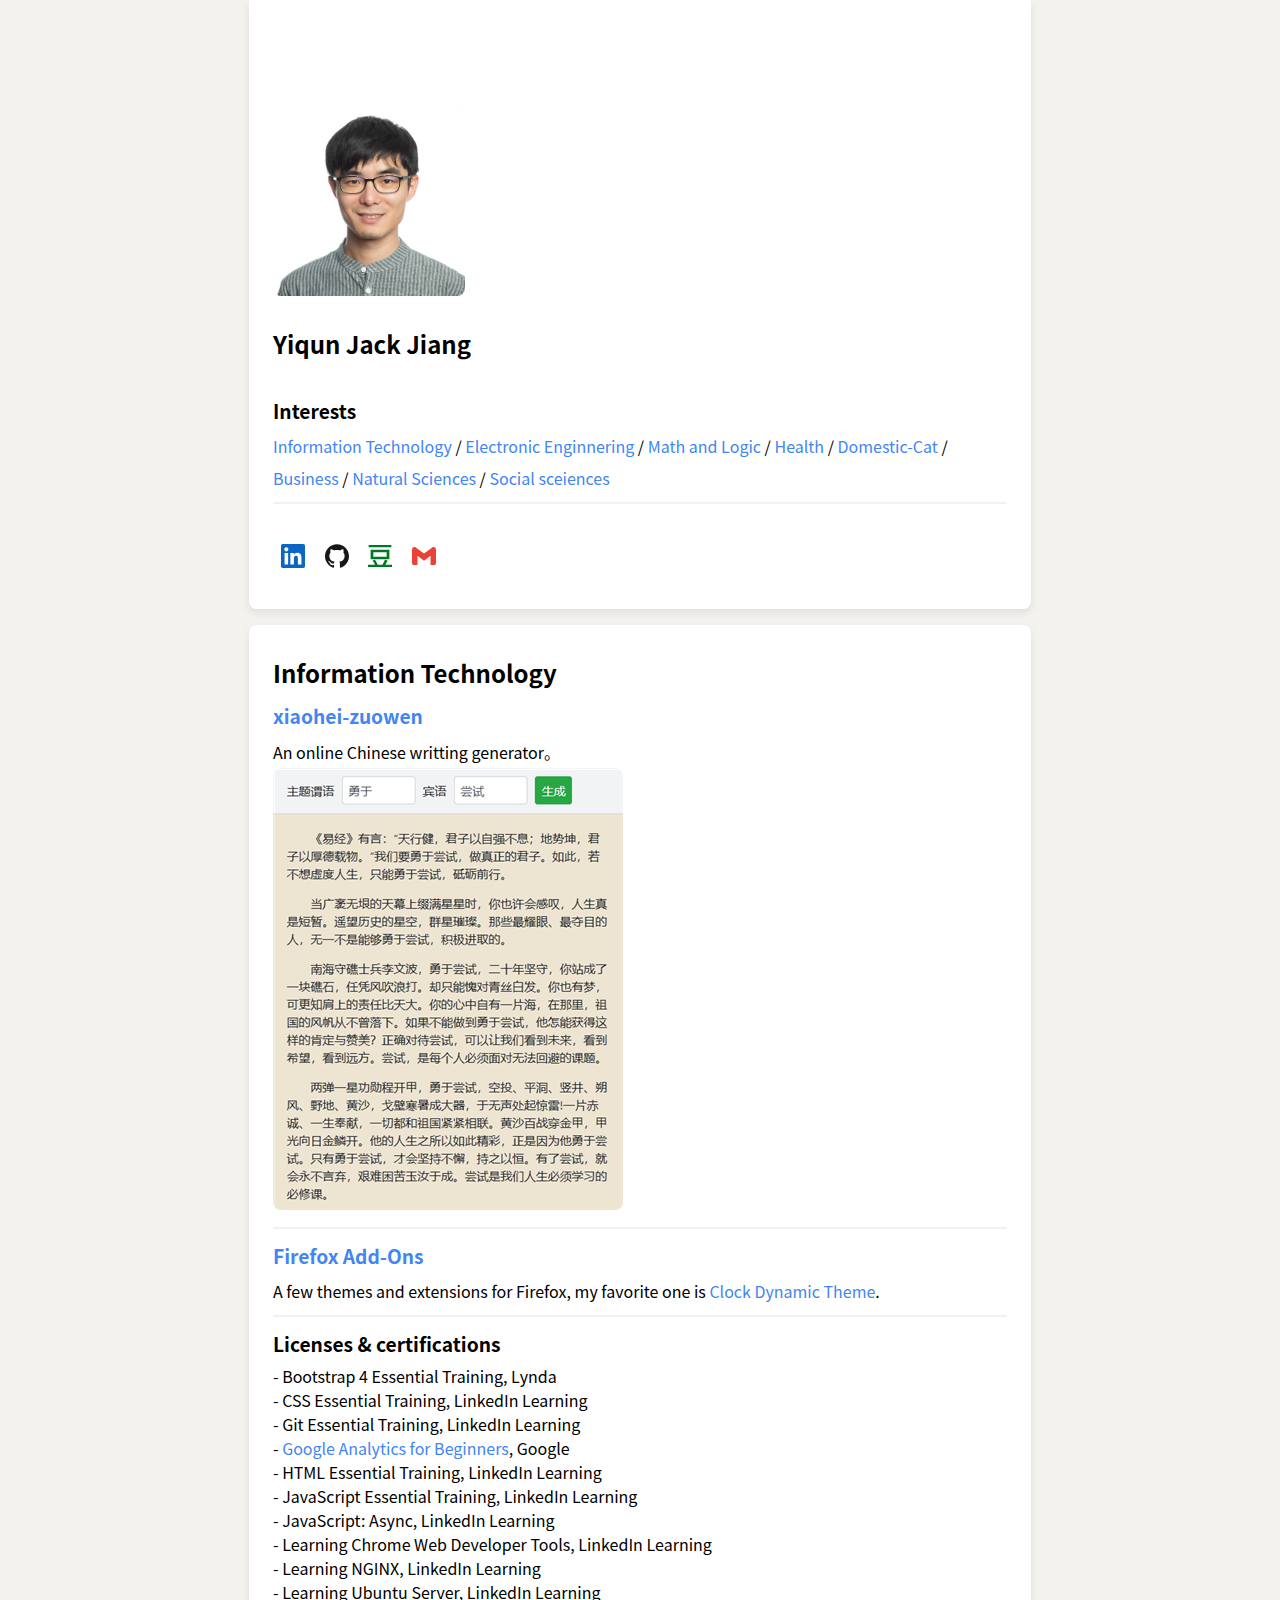
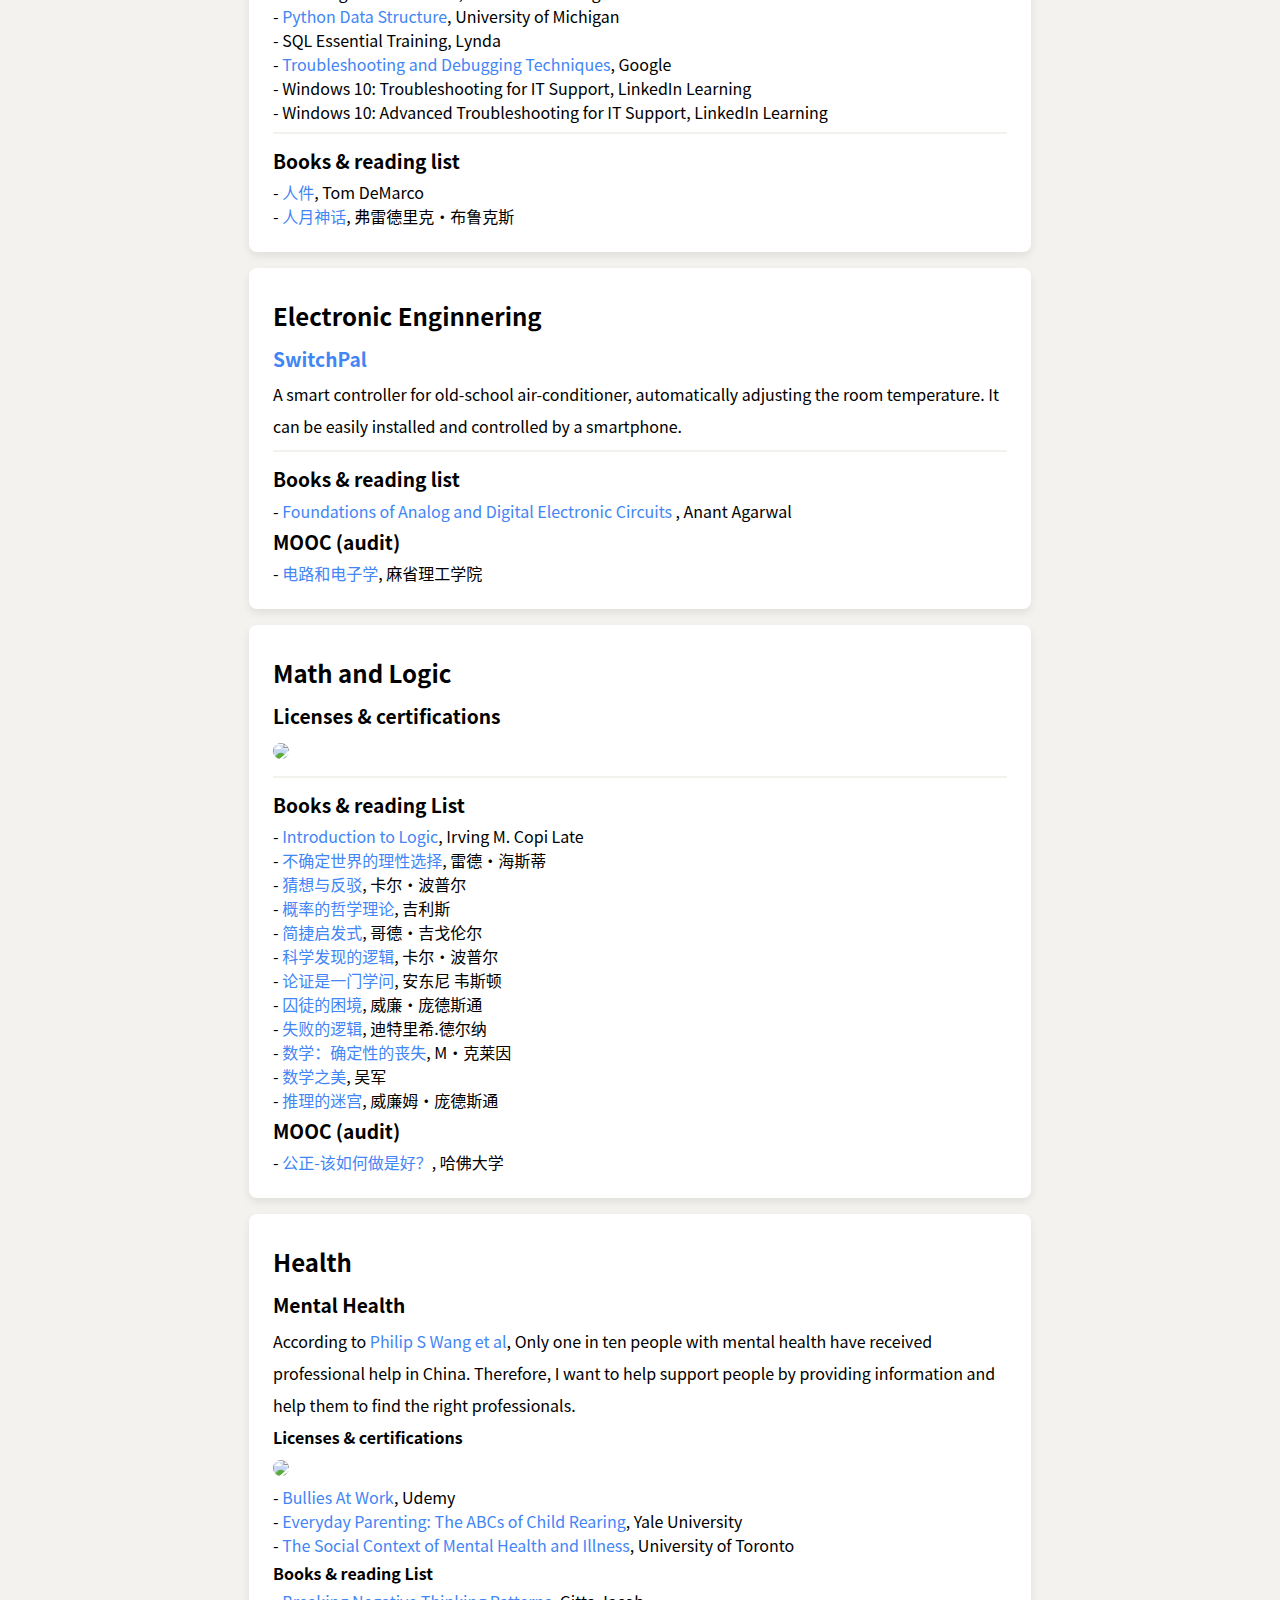
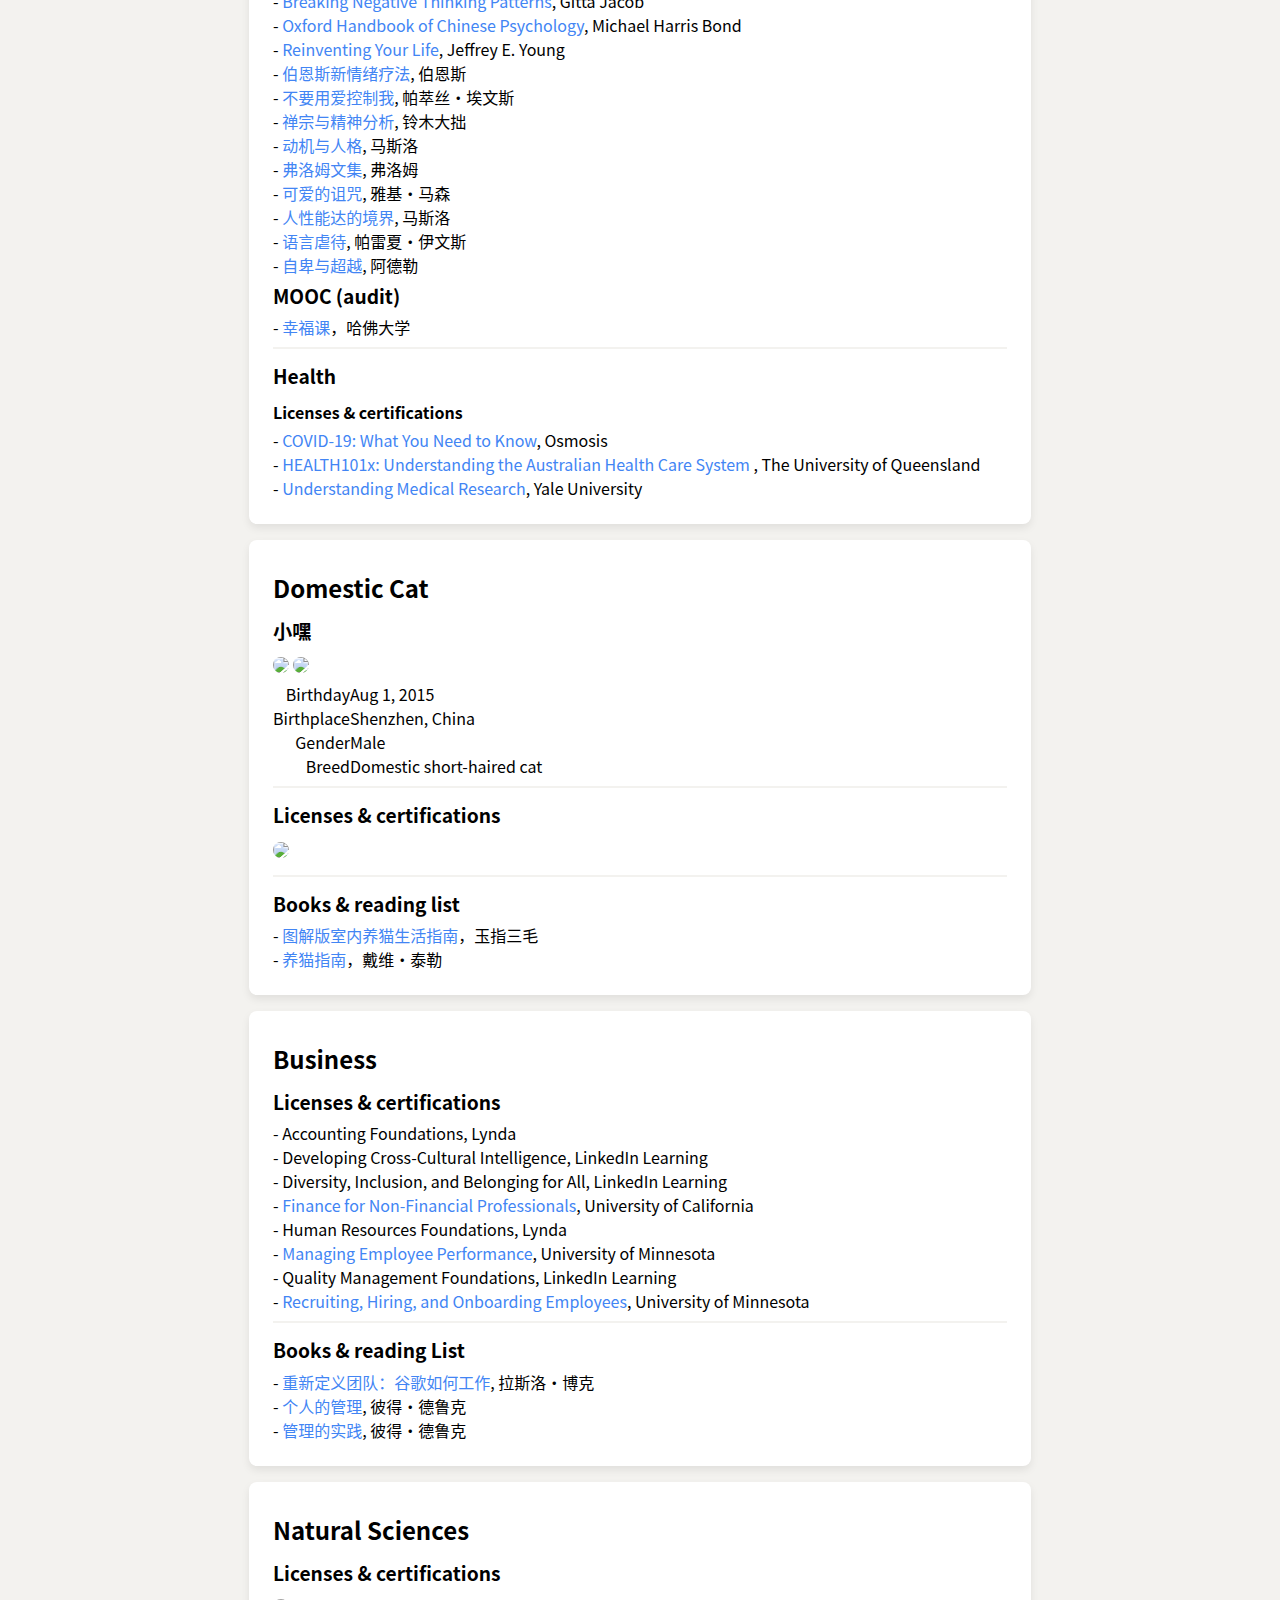
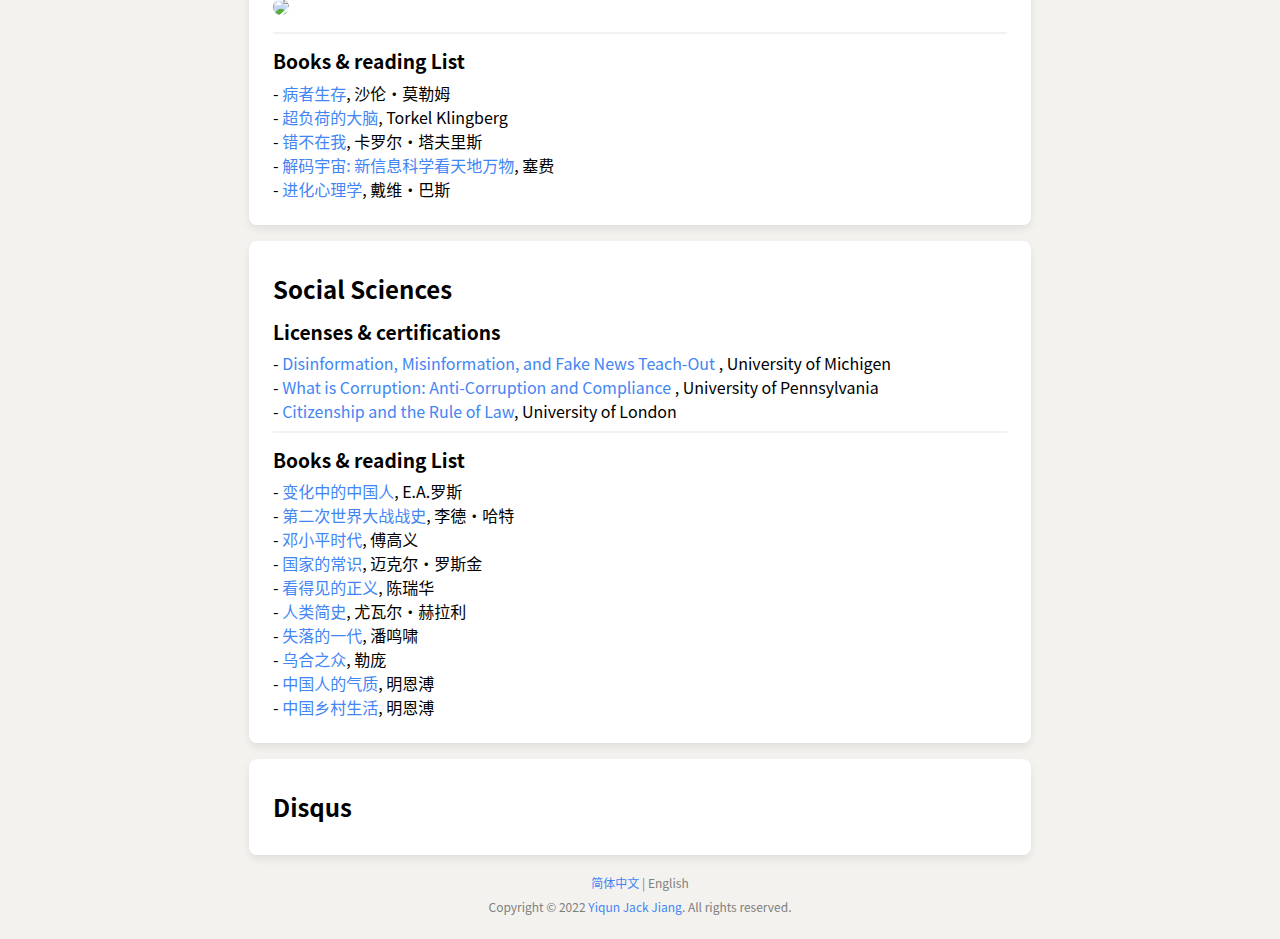
==== commit f0cbce48: "change avatar layout" ====
--- a/en-AU.html
+++ b/en-AU.html
@@ -1,56 +1,87 @@
 <!DOCTYPE html>
 <html lang="en-au">
-
-<head>
-  <meta charset="UTF-8">
-  <meta name="viewport" content="width=device-width, initial-scale=1.0">
-  <meta name="description" content="A simple personal homepage, build with bare bone HTML, CSS and JavaScript.">
-  <meta name="keywords" content="HTML, CSS, JavaScript, Homepage">
-  <title>Jack | Personal Homepage</title>
-  <!-- https://ogp.me/ -->
-  <meta property="og:title" content="Jack | Personal Homepage" />
-  <meta property="og:type" content="website" />
-  <meta property="og:description" content="A simple personal homepage, build with bare bone HTML, CSS and JavaScript.">
-  <meta property="og:url" content="https://www.jackjyq.com/" />
-  <meta property="og:image" content="./images/header/profile-bg-800x200.jpg" />
-  <meta property="og:image:type" content="image/png" />
-  <meta property="og:image:width" content="800" />
-  <meta property="og:image:height" content="200" />
-  <!-- favicon -->
-  <link rel="apple-touch-icon" sizes="180x180" href="./images/favicons/apple-touch-icon.png">
-  <link rel="icon" type="image/png" sizes="16x16" href="./images/favicons/favicon-16x16.png">
-  <link rel="manifest" href="./images/favicons/site.webmanifest">
-  <link rel="icon" type="image/png" sizes="32x32" href="./images/favicons/favicon-32x32.png">
-  <!-- load JavaScript and CSS files -->
-  <script src="js/script.js" defer></script>
-  <link rel="stylesheet" href="css/styles.css">
-  <!-- Global site tag (gtag.js) - Google Analytics -->
-  <script async src="https://www.googletagmanager.com/gtag/js?id=UA-144741828-1">
-  </script>
-  <script>
-    window.dataLayer = window.dataLayer || [];
-    function gtag() { dataLayer.push(arguments); }
-    gtag('js', new Date());
-    gtag('config', 'UA-144741828-1');
-  </script>
-</head>
-
-<body>
-  <main>
-    <!-- Header -->
-    <header>
-      <div class="header-background">
-      </div>
-      <div class="header-container">
-        <img class="header-avatar" src="./images/favicons/android-chrome-192x192.png">
-        <div>
+  <head>
+    <meta charset="UTF-8" />
+    <meta name="viewport" content="width=device-width, initial-scale=1.0" />
+    <meta
+      name="description"
+      content="A simple personal homepage, build with bare bone HTML, CSS and JavaScript."
+    />
+    <meta name="keywords" content="HTML, CSS, JavaScript, Homepage" />
+    <title>Jack | Personal Homepage</title>
+    <!-- https://ogp.me/ -->
+    <meta property="og:title" content="Jack | Personal Homepage" />
+    <meta property="og:type" content="website" />
+    <meta
+      property="og:description"
+      content="A simple personal homepage, build with bare bone HTML, CSS and JavaScript."
+    />
+    <meta property="og:url" content="https://www.jackjyq.com/" />
+    <meta
+      property="og:image"
+      content="./images/header/profile-bg-800x200.jpg"
+    />
+    <meta property="og:image:type" content="image/png" />
+    <meta property="og:image:width" content="800" />
+    <meta property="og:image:height" content="200" />
+    <!-- favicon -->
+    <link
+      rel="apple-touch-icon"
+      sizes="180x180"
+      href="./images/favicons/apple-touch-icon.png"
+    />
+    <link
+      rel="icon"
+      type="image/png"
+      sizes="16x16"
+      href="./images/favicons/favicon-16x16.png"
+    />
+    <link rel="manifest" href="./images/favicons/site.webmanifest" />
+    <link
+      rel="icon"
+      type="image/png"
+      sizes="32x32"
+      href="./images/favicons/favicon-32x32.png"
+    />
+    <!-- load JavaScript and CSS files -->
+    <script src="js/script.js" defer></script>
+    <link rel="stylesheet" href="css/styles.css" />
+    <!-- Global site tag (gtag.js) - Google Analytics -->
+    <script
+      async
+      src="https://www.googletagmanager.com/gtag/js?id=UA-144741828-1"
+    ></script>
+    <script>
+      window.dataLayer = window.dataLayer || [];
+      function gtag() {
+        dataLayer.push(arguments);
+      }
+      gtag("js", new Date());
+      gtag("config", "UA-144741828-1");
+    </script>
+  </head>
+
+  <body>
+    <main>
+      <!-- Header -->
+      <header>
+        <div class="header-background-avatar-container">
+          <div class="header-background"></div>
+          <img
+            class="header-avatar"
+            src="./images/favicons/android-chrome-192x192.png"
+          />
+        </div>
+        <div class="header-container">
           <h1>Yiqun <q>Jack</q> Jiang</h1>
           <section>
             <h2>Interests</h2>
             <ul class="navigation">
-              <li><a href="#information-technology">Information Technology</a>
+              <li>
+                <a href="#information-technology">Information Technology</a>
               </li>
-              <li><a href="#electronic-enginnering">Electronic Enginnering</a>
+              <li>
+                <a href="#electronic-enginnering">Electronic Enginnering</a>
               </li>
               <li><a href="#math-and-logic">Math and Logic</a></li>
               <li><a href="#health">Health</a></li>
@@ -64,425 +95,707 @@
             <ul class="contact">
               <!-- svg comes from
                   https://simpleicons.org/ -->
-              <li><a href="https://www.linkedin.com/in/jackjyq/">
-                  <svg role="img" viewBox="0 0 24 24" xmlns="http://www.w3.org/2000/svg" fill="#0A66C2">
+              <li>
+                <a href="https://www.linkedin.com/in/jackjyq/">
+                  <svg
+                    role="img"
+                    viewBox="0 0 24 24"
+                    xmlns="http://www.w3.org/2000/svg"
+                    fill="#0A66C2"
+                  >
                     <title>LinkedIn</title>
                     <path
-                      d="M20.447 20.452h-3.554v-5.569c0-1.328-.027-3.037-1.852-3.037-1.853 0-2.136 1.445-2.136 2.939v5.667H9.351V9h3.414v1.561h.046c.477-.9 1.637-1.85 3.37-1.85 3.601 0 4.267 2.37 4.267 5.455v6.286zM5.337 7.433c-1.144 0-2.063-.926-2.063-2.065 0-1.138.92-2.063 2.063-2.063 1.14 0 2.064.925 2.064 2.063 0 1.139-.925 2.065-2.064 2.065zm1.782 13.019H3.555V9h3.564v11.452zM22.225 0H1.771C.792 0 0 .774 0 1.729v20.542C0 23.227.792 24 1.771 24h20.451C23.2 24 24 23.227 24 22.271V1.729C24 .774 23.2 0 22.222 0h.003z" />
+                      d="M20.447 20.452h-3.554v-5.569c0-1.328-.027-3.037-1.852-3.037-1.853 0-2.136 1.445-2.136 2.939v5.667H9.351V9h3.414v1.561h.046c.477-.9 1.637-1.85 3.37-1.85 3.601 0 4.267 2.37 4.267 5.455v6.286zM5.337 7.433c-1.144 0-2.063-.926-2.063-2.065 0-1.138.92-2.063 2.063-2.063 1.14 0 2.064.925 2.064 2.063 0 1.139-.925 2.065-2.064 2.065zm1.782 13.019H3.555V9h3.564v11.452zM22.225 0H1.771C.792 0 0 .774 0 1.729v20.542C0 23.227.792 24 1.771 24h20.451C23.2 24 24 23.227 24 22.271V1.729C24 .774 23.2 0 22.222 0h.003z"
+                    />
                   </svg>
-                </a></li>
-              <li><a href="https://github.com/jackjyq">
-                  <svg role="img" viewBox="0 0 24 24" xmlns="http://www.w3.org/2000/svg" fill="#181717">
+                </a>
+              </li>
+              <li>
+                <a href="https://github.com/jackjyq">
+                  <svg
+                    role="img"
+                    viewBox="0 0 24 24"
+                    xmlns="http://www.w3.org/2000/svg"
+                    fill="#181717"
+                  >
                     <title>GitHub</title>
                     <path
-                      d="M12 .297c-6.63 0-12 5.373-12 12 0 5.303 3.438 9.8 8.205 11.385.6.113.82-.258.82-.577 0-.285-.01-1.04-.015-2.04-3.338.724-4.042-1.61-4.042-1.61C4.422 18.07 3.633 17.7 3.633 17.7c-1.087-.744.084-.729.084-.729 1.205.084 1.838 1.236 1.838 1.236 1.07 1.835 2.809 1.305 3.495.998.108-.776.417-1.305.76-1.605-2.665-.3-5.466-1.332-5.466-5.93 0-1.31.465-2.38 1.235-3.22-.135-.303-.54-1.523.105-3.176 0 0 1.005-.322 3.3 1.23.96-.267 1.98-.399 3-.405 1.02.006 2.04.138 3 .405 2.28-1.552 3.285-1.23 3.285-1.23.645 1.653.24 2.873.12 3.176.765.84 1.23 1.91 1.23 3.22 0 4.61-2.805 5.625-5.475 5.92.42.36.81 1.096.81 2.22 0 1.606-.015 2.896-.015 3.286 0 .315.21.69.825.57C20.565 22.092 24 17.592 24 12.297c0-6.627-5.373-12-12-12" />
+                      d="M12 .297c-6.63 0-12 5.373-12 12 0 5.303 3.438 9.8 8.205 11.385.6.113.82-.258.82-.577 0-.285-.01-1.04-.015-2.04-3.338.724-4.042-1.61-4.042-1.61C4.422 18.07 3.633 17.7 3.633 17.7c-1.087-.744.084-.729.084-.729 1.205.084 1.838 1.236 1.838 1.236 1.07 1.835 2.809 1.305 3.495.998.108-.776.417-1.305.76-1.605-2.665-.3-5.466-1.332-5.466-5.93 0-1.31.465-2.38 1.235-3.22-.135-.303-.54-1.523.105-3.176 0 0 1.005-.322 3.3 1.23.96-.267 1.98-.399 3-.405 1.02.006 2.04.138 3 .405 2.28-1.552 3.285-1.23 3.285-1.23.645 1.653.24 2.873.12 3.176.765.84 1.23 1.91 1.23 3.22 0 4.61-2.805 5.625-5.475 5.92.42.36.81 1.096.81 2.22 0 1.606-.015 2.896-.015 3.286 0 .315.21.69.825.57C20.565 22.092 24 17.592 24 12.297c0-6.627-5.373-12-12-12"
+                    />
                   </svg>
-                </a></li>
-              <li><a href="https://book.douban.com/people/diqiuyi/">
-                  <svg role="img" xmlns="http://www.w3.org/2000/svg" viewBox="0 0 24 24" fill="#007722">
+                </a>
+              </li>
+              <li>
+                <a href="https://book.douban.com/people/diqiuyi/">
+                  <svg
+                    role="img"
+                    xmlns="http://www.w3.org/2000/svg"
+                    viewBox="0 0 24 24"
+                    fill="#007722"
+                  >
                     <title lang="zh-cn">豆瓣读书</title>
                     <path
-                      d="M.643.92v2.412h22.714V.92H.643zm1.974 4.926v9.42h18.764v-9.42H2.617zm2.72 2.408H18.69v4.605H5.338V8.254zm1.657 7.412l-2.512.938c1.037 1.461 1.87 2.825 2.512 4.091H0v2.385h24v-2.385h-6.678c.818-1.176 1.589-2.543 2.303-4.091l-2.73-.938a29.952 29.952 0 01-2.479 5.03h-4.75c-.786-1.962-1.677-3.641-2.672-5.03Z" />
+                      d="M.643.92v2.412h22.714V.92H.643zm1.974 4.926v9.42h18.764v-9.42H2.617zm2.72 2.408H18.69v4.605H5.338V8.254zm1.657 7.412l-2.512.938c1.037 1.461 1.87 2.825 2.512 4.091H0v2.385h24v-2.385h-6.678c.818-1.176 1.589-2.543 2.303-4.091l-2.73-.938a29.952 29.952 0 01-2.479 5.03h-4.75c-.786-1.962-1.677-3.641-2.672-5.03Z"
+                    />
                   </svg>
-                </a></li>
-              <li><a href="mailto:me@jackjyq.com">
-                  <svg role="img" viewBox="0 0 24 24" xmlns="http://www.w3.org/2000/svg" fill="#EA4335">
+                </a>
+              </li>
+              <li>
+                <a href="mailto:me@jackjyq.com">
+                  <svg
+                    role="img"
+                    viewBox="0 0 24 24"
+                    xmlns="http://www.w3.org/2000/svg"
+                    fill="#EA4335"
+                  >
                     <title>Email</title>
                     <path
-                      d="M24 5.457v13.909c0 .904-.732 1.636-1.636 1.636h-3.819V11.73L12 16.64l-6.545-4.91v9.273H1.636A1.636 1.636 0 0 1 0 19.366V5.457c0-2.023 2.309-3.178 3.927-1.964L5.455 4.64 12 9.548l6.545-4.91 1.528-1.145C21.69 2.28 24 3.434 24 5.457z" />
+                      d="M24 5.457v13.909c0 .904-.732 1.636-1.636 1.636h-3.819V11.73L12 16.64l-6.545-4.91v9.273H1.636A1.636 1.636 0 0 1 0 19.366V5.457c0-2.023 2.309-3.178 3.927-1.964L5.455 4.64 12 9.548l6.545-4.91 1.528-1.145C21.69 2.28 24 3.434 24 5.457z"
+                    />
                   </svg>
-                </a></li>
+                </a>
+              </li>
             </ul>
           </section>
         </div>
-      </div> <!-- header container -->
-    </header>
-
-    <!-- information technology -->
-    <article id="information-technology">
-      <h1>Information Technology</h1>
-      <!-- <section>
+        <!-- header container -->
+      </header>
+
+      <!-- information technology -->
+      <article id="information-technology">
+        <h1>Information Technology</h1>
+        <!-- <section>
           <h2>Master of Information Technology with Excellence</h2>
           <p>University of New South Wales, Australia</p>
           <p>View more <a href="https://jackjyq.github.io/portfolio/">
             school projects</a></p>
         </section> -->
-      <section lang="zh-cn">
-        <h2><a href="https://zuowen.jackjyq.com">xiaohei-zuowen</a></h2>
-        <p>An online Chinese writting generator。</p>
-        <a href="https://zuowen.jackjyq.com">
-          <img src="images/xiaohei-zuowen.jpg">
-        </a>
-      </section>
-      <section>
-        <h2><a href="https://addons.mozilla.org/en-US/firefox/user/13822940/">
-            Firefox Add-Ons</a></h2>
-        <p>A few themes and extensions for Firefox, my favorite one is
-          <a href="https://addons.mozilla.org/en-US/firefox/addon/clock-dynamic-theme/">
-            Clock Dynamic Theme</a>.
-        </p>
-      </section>
-      <section>
-        <h2>Licenses & certifications</h2>
-        <ul>
-          <li>Bootstrap 4 Essential Training, Lynda</li>
-          <li>CSS Essential Training, LinkedIn Learning</li>
-          <li>Git Essential Training, LinkedIn Learning</li>
-          <li><a href="https://analytics.google.com/analytics/academy/certificate/4dOMNZp6Q1OWfG5DAVbX3w">
-              Google Analytics for Beginners</a>, Google</li>
-          <li>HTML Essential Training, LinkedIn Learning</li>
-          <li>JavaScript Essential Training, LinkedIn Learning</li>
-          <li>JavaScript: Async, LinkedIn Learning</li>
-          <li>Learning Chrome Web Developer Tools, LinkedIn Learning</li>
-          <li>Learning NGINX, LinkedIn Learning</li>
-          <li>Learning Ubuntu Server, LinkedIn Learning</li>
-          <li><a href="https://www.coursera.org/account/accomplishments/certificate/JPXSKZWFWZWK">
-              Python Data Structure</a>, University of Michigan</li>
-          <li>SQL Essential Training, Lynda</li>
-          <li><a href="https://www.coursera.org/account/accomplishments/certificate/BKGQAZC6VWFG">
-              Troubleshooting and Debugging Techniques</a>, Google</li>
-          <li>Windows 10: Troubleshooting for IT Support, LinkedIn Learning</li>
-          <li>Windows 10: Advanced Troubleshooting for IT Support, LinkedIn Learning</li>
-        </ul>
-      </section>
-      <section>
-        <h2>Books & reading list</h2>
-        <ul>
-          <li><a href="https://book.douban.com/subject/1108725/" lang="zh-cn">
-              人件</a>, Tom DeMarco</li>
-          <li><a href="https://book.douban.com/subject/1102259/" lang="zh-cn">
-              人月神话</a>, 弗雷德里克·布鲁克斯</li>
-        </ul>
-      </section>
-    </article>
-
-    <!-- electronic enginnering -->
-    <article id="electronic-enginnering">
-      <h1>Electronic Enginnering</h1>
-      <!-- <section>
+        <section lang="zh-cn">
+          <h2><a href="https://zuowen.jackjyq.com">xiaohei-zuowen</a></h2>
+          <p>An online Chinese writting generator。</p>
+          <a href="https://zuowen.jackjyq.com">
+            <img src="images/xiaohei-zuowen.jpg" />
+          </a>
+        </section>
+        <section>
+          <h2>
+            <a href="https://addons.mozilla.org/en-US/firefox/user/13822940/">
+              Firefox Add-Ons</a
+            >
+          </h2>
+          <p>
+            A few themes and extensions for Firefox, my favorite one is
+            <a
+              href="https://addons.mozilla.org/en-US/firefox/addon/clock-dynamic-theme/"
+            >
+              Clock Dynamic Theme</a
+            >.
+          </p>
+        </section>
+        <section>
+          <h2>Licenses & certifications</h2>
+          <ul>
+            <li>Bootstrap 4 Essential Training, Lynda</li>
+            <li>CSS Essential Training, LinkedIn Learning</li>
+            <li>Git Essential Training, LinkedIn Learning</li>
+            <li>
+              <a
+                href="https://analytics.google.com/analytics/academy/certificate/4dOMNZp6Q1OWfG5DAVbX3w"
+              >
+                Google Analytics for Beginners</a
+              >, Google
+            </li>
+            <li>HTML Essential Training, LinkedIn Learning</li>
+            <li>JavaScript Essential Training, LinkedIn Learning</li>
+            <li>JavaScript: Async, LinkedIn Learning</li>
+            <li>Learning Chrome Web Developer Tools, LinkedIn Learning</li>
+            <li>Learning NGINX, LinkedIn Learning</li>
+            <li>Learning Ubuntu Server, LinkedIn Learning</li>
+            <li>
+              <a
+                href="https://www.coursera.org/account/accomplishments/certificate/JPXSKZWFWZWK"
+              >
+                Python Data Structure</a
+              >, University of Michigan
+            </li>
+            <li>SQL Essential Training, Lynda</li>
+            <li>
+              <a
+                href="https://www.coursera.org/account/accomplishments/certificate/BKGQAZC6VWFG"
+              >
+                Troubleshooting and Debugging Techniques</a
+              >, Google
+            </li>
+            <li>
+              Windows 10: Troubleshooting for IT Support, LinkedIn Learning
+            </li>
+            <li>
+              Windows 10: Advanced Troubleshooting for IT Support, LinkedIn
+              Learning
+            </li>
+          </ul>
+        </section>
+        <section>
+          <h2>Books & reading list</h2>
+          <ul>
+            <li>
+              <a href="https://book.douban.com/subject/1108725/" lang="zh-cn">
+                人件</a
+              >, Tom DeMarco
+            </li>
+            <li>
+              <a href="https://book.douban.com/subject/1102259/" lang="zh-cn">
+                人月神话</a
+              >, 弗雷德里克·布鲁克斯
+            </li>
+          </ul>
+        </section>
+      </article>
+
+      <!-- electronic enginnering -->
+      <article id="electronic-enginnering">
+        <h1>Electronic Enginnering</h1>
+        <!-- <section>
           <h2>Bachelor of Electronic Science and Technology</h2>
           <p>Southwest Jiaotong University, China</p>
         </section> -->
-      <section>
-        <h2><a href="https://getswitchpal.com/">SwitchPal</a></h2>
-        <p>A smart controller for old-school air-conditioner, automatically
-          adjusting the room temperature. It can be easily installed and
-          controlled by a smartphone.</p>
-      </section>
-      <section>
-        <h2>Books & reading list</h2>
-        <ul>
-          <li><a href="https://book.douban.com/subject/1926610/">
-              Foundations of Analog and Digital Electronic Circuits</a>
-            , Anant Agarwal</li>
-        </ul>
-        <h2>MOOC (audit)</h2>
-        <ul>
-          <li><a href="http://v.163.com/special/opencourse/circuits.html">
-              电路和电子学</a>, 麻省理工学院</li>
-        </ul>
-      </section>
-    </article>
-
-    <!-- Math and Logic -->
-    <article id="math-and-logic">
-      <h1>Math and Logic </h1>
-      <section>
-        <h2>Licenses & certifications</h2>
-        <a href="https://www.complexityexplorer.org/courses/104-introduction-to-complexity/certificates/868286466">
-          <img src="./images/images-350w/introduction-to-complexity.jpg"></a>
-      </section>
-      <section>
-        <h2>Books & reading List</h2>
-        <ul>
-          <li><a href="https://book.douban.com/subject/7946089/">
-              Introduction to Logic</a>, Irving M. Copi Late</li>
-          <li><a href="https://book.douban.com/subject/25763679/" lang="zh-cn">
-              不确定世界的理性选择</a>, 雷德·海斯蒂</li>
-          <li><a href="https://book.douban.com/subject/1500045/" lang="zh-cn">
-              猜想与反驳</a>, 卡尔·波普尔</li>
-          <li><a href="https://book.douban.com/subject/10732575/" lang="zh-cn">
-              概率的哲学理论</a>, 吉利斯</li>
-          <li><a href="https://book.douban.com/subject/1599035/" lang="zh-cn">
-              简捷启发式</a>, 哥德·吉戈伦尔</li>
-          <li><a href="https://book.douban.com/subject/3349509/" lang="zh-cn">
-              科学发现的逻辑</a>, 卡尔·波普尔</li>
-          <li><a href="https://book.douban.com/subject/5399343/" lang="zh-cn">
-              论证是一门学问</a>, 安东尼 韦斯顿</li>
-          <li><a href="https://book.douban.com/subject/1484425/" lang="zh-cn">
-              囚徒的困境</a>, 威廉·庞德斯通</li>
-          <li><a href="https://book.douban.com/subject/1001737/" lang="zh-cn">
-              失败的逻辑</a>, 迪特里希.德尔纳</li>
-          <li><a href="https://book.douban.com/subject/1049136/" lang="zh-cn">
-              数学：确定性的丧失</a>, M·克莱因</li>
-          <li><a href="https://book.douban.com/subject/10750155/" lang="zh-cn">
-              数学之美</a>, 吴军</li>
-          <li><a href="https://book.douban.com/subject/1400030/" lang="zh-cn">
-              推理的迷宫</a>, 威廉姆·庞德斯通</li>
-        </ul>
-        <h2>MOOC (audit)</h2>
-        <ul>
-          <li><a href="http://v.163.com/special/justice/">
-              公正-该如何做是好？</a>, 哈佛大学</li>
-        </ul>
-      </section>
-    </article>
-
-    <!-- health -->
-    <article id="health">
-      <h1>Health</h1>
-      <section>
-        <h2>Mental Health</h2>
-        <p> According to <a href="https://pubmed.ncbi.nlm.nih.gov/17826169/">
-            Philip S Wang et al</a>, Only one in ten people with mental health
-          have received professional help in China.
-          Therefore, I want to help support people by providing information and
-          help them to find the right professionals.
-        </p>
-
-        <ul>
-          <h3>Licenses & certifications</h3>
-          <a href="images/images-origin/mental-health-first-aider.png"">
-                <img src=" images/images-350w/mental-health-first-aider.jpg">
+        <section>
+          <h2><a href="https://getswitchpal.com/">SwitchPal</a></h2>
+          <p>
+            A smart controller for old-school air-conditioner, automatically
+            adjusting the room temperature. It can be easily installed and
+            controlled by a smartphone.
+          </p>
+        </section>
+        <section>
+          <h2>Books & reading list</h2>
+          <ul>
+            <li>
+              <a href="https://book.douban.com/subject/1926610/">
+                Foundations of Analog and Digital Electronic Circuits</a
+              >
+              , Anant Agarwal
+            </li>
+          </ul>
+          <h2>MOOC (audit)</h2>
+          <ul>
+            <li>
+              <a href="http://v.163.com/special/opencourse/circuits.html">
+                电路和电子学</a
+              >, 麻省理工学院
+            </li>
+          </ul>
+        </section>
+      </article>
+
+      <!-- Math and Logic -->
+      <article id="math-and-logic">
+        <h1>Math and Logic</h1>
+        <section>
+          <h2>Licenses & certifications</h2>
+          <a
+            href="https://www.complexityexplorer.org/courses/104-introduction-to-complexity/certificates/868286466"
+          >
+            <img src="./images/images-350w/introduction-to-complexity.jpg"
+          /></a>
+        </section>
+        <section>
+          <h2>Books & reading List</h2>
+          <ul>
+            <li>
+              <a href="https://book.douban.com/subject/7946089/">
+                Introduction to Logic</a
+              >, Irving M. Copi Late
+            </li>
+            <li>
+              <a href="https://book.douban.com/subject/25763679/" lang="zh-cn">
+                不确定世界的理性选择</a
+              >, 雷德·海斯蒂
+            </li>
+            <li>
+              <a href="https://book.douban.com/subject/1500045/" lang="zh-cn">
+                猜想与反驳</a
+              >, 卡尔·波普尔
+            </li>
+            <li>
+              <a href="https://book.douban.com/subject/10732575/" lang="zh-cn">
+                概率的哲学理论</a
+              >, 吉利斯
+            </li>
+            <li>
+              <a href="https://book.douban.com/subject/1599035/" lang="zh-cn">
+                简捷启发式</a
+              >, 哥德·吉戈伦尔
+            </li>
+            <li>
+              <a href="https://book.douban.com/subject/3349509/" lang="zh-cn">
+                科学发现的逻辑</a
+              >, 卡尔·波普尔
+            </li>
+            <li>
+              <a href="https://book.douban.com/subject/5399343/" lang="zh-cn">
+                论证是一门学问</a
+              >, 安东尼 韦斯顿
+            </li>
+            <li>
+              <a href="https://book.douban.com/subject/1484425/" lang="zh-cn">
+                囚徒的困境</a
+              >, 威廉·庞德斯通
+            </li>
+            <li>
+              <a href="https://book.douban.com/subject/1001737/" lang="zh-cn">
+                失败的逻辑</a
+              >, 迪特里希.德尔纳
+            </li>
+            <li>
+              <a href="https://book.douban.com/subject/1049136/" lang="zh-cn">
+                数学：确定性的丧失</a
+              >, M·克莱因
+            </li>
+            <li>
+              <a href="https://book.douban.com/subject/10750155/" lang="zh-cn">
+                数学之美</a
+              >, 吴军
+            </li>
+            <li>
+              <a href="https://book.douban.com/subject/1400030/" lang="zh-cn">
+                推理的迷宫</a
+              >, 威廉姆·庞德斯通
+            </li>
+          </ul>
+          <h2>MOOC (audit)</h2>
+          <ul>
+            <li>
+              <a href="http://v.163.com/special/justice/">
+                公正-该如何做是好？</a
+              >, 哈佛大学
+            </li>
+          </ul>
+        </section>
+      </article>
+
+      <!-- health -->
+      <article id="health">
+        <h1>Health</h1>
+        <section>
+          <h2>Mental Health</h2>
+          <p>
+            According to
+            <a href="https://pubmed.ncbi.nlm.nih.gov/17826169/">
+              Philip S Wang et al</a
+            >, Only one in ten people with mental health have received
+            professional help in China. Therefore, I want to help support people
+            by providing information and help them to find the right
+            professionals.
+          </p>
+
+          <ul>
+            <h3>Licenses & certifications</h3>
+            <a href="images/images-origin/mental-health-first-aider.png">
+              <img src=" images/images-350w/mental-health-first-aider.jpg" />
+            </a>
+            <li>
+              <a
+                href="https://www.udemy.com/certificate/UC-e6d9c830-014c-4294-bd19-6a31203d725e/"
+              >
+                Bullies At Work</a
+              >, Udemy
+            </li>
+            <li>
+              <a href="http://coursera.org/verify/EZZDP9MDJEVM">
+                Everyday Parenting: The ABCs of Child Rearing</a
+              >, Yale University
+            </li>
+            <li>
+              <a
+                href="https://coursera.org/share/e4c8da4421cc3acc5afabfd54d9e359f"
+              >
+                The Social Context of Mental Health and Illness</a
+              >, University of Toronto
+            </li>
+          </ul>
+          <ul>
+            <h3>Books & reading List</h3>
+            <li>
+              <a href="https://book.douban.com/subject/26917416/">
+                Breaking Negative Thinking Patterns</a
+              >, Gitta Jacob
+            </li>
+            <li>
+              <a href="https://book.douban.com/subject/4644865/">
+                Oxford Handbook of Chinese Psychology</a
+              >, Michael Harris Bond
+            </li>
+            <li>
+              <a href="https://book.douban.com/subject/1786570/">
+                Reinventing Your Life</a
+              >, Jeffrey E. Young
+            </li>
+            <li>
+              <a href="https://book.douban.com/subject/2216703/" lang="zh-cn">
+                伯恩斯新情绪疗法</a
+              >, 伯恩斯
+            </li>
+            <li>
+              <a href="https://book.douban.com/subject/23038602/" lang="zh-cn">
+                不要用爱控制我</a
+              >, 帕萃丝·埃文斯
+            </li>
+            <li>
+              <a href="https://book.douban.com/subject/1053709/" lang="zh-cn">
+                禅宗与精神分析</a
+              >, 铃木大拙
+            </li>
+            <li>
+              <a href="https://book.douban.com/subject/2116916/" lang="zh-cn">
+                动机与人格</a
+              >, 马斯洛
+            </li>
+            <li>
+              <a href="https://book.douban.com/subject/1459390/" lang="zh-cn">
+                弗洛姆文集</a
+              >, 弗洛姆
+            </li>
+            <li>
+              <a href="https://book.douban.com/subject/26712787/" lang="zh-cn">
+                可爱的诅咒</a
+              >, 雅基·马森
+            </li>
+            <li>
+              <a href="https://book.douban.com/subject/1761996/" lang="zh-cn">
+                人性能达的境界</a
+              >, 马斯洛
+            </li>
+            <li>
+              <a href="https://book.douban.com/subject/1018543/" lang="zh-cn">
+                语言虐待</a
+              >, 帕雷夏·伊文斯
+            </li>
+            <li>
+              <a href="https://book.douban.com/subject/1482317/" lang="zh-cn">
+                自卑与超越</a
+              >, 阿德勒
+            </li>
+          </ul>
+          <h2>MOOC (audit)</h2>
+          <ul>
+            <li>
+              <a href="http://v.163.com/special/positivepsychology/"> 幸福课</a
+              >，哈佛大学
+            </li>
+          </ul>
+        </section>
+        <section>
+          <h2>Health</h2>
+          <ul>
+            <h3>Licenses & certifications</h3>
+            <li>
+              <a
+                href="https://coursera.org/share/c46373c1967b260e528dde66fa2b9a94"
+              >
+                COVID-19: What You Need to Know</a
+              >, Osmosis
+            </li>
+            <li>
+              <a
+                href="https://courses.edx.org/certificates/b5330c0630db464f92315949cd1ee141"
+              >
+                HEALTH101x: Understanding the Australian Health Care System</a
+              >
+              , The University of Queensland
+            </li>
+            <li>
+              <a
+                href="https://coursera.org/share/a678570c60d6bf918ea2be4c8b0c69af"
+              >
+                Understanding Medical Research</a
+              >, Yale University
+            </li>
+          </ul>
+        </section>
+      </article>
+
+      <!-- Domestic Cat -->
+      <article id="domestic-cat">
+        <h1>Domestic Cat</h1>
+        <section>
+          <h2 lang="zh-cn">小嘿</h2>
+          <a href="images/images-origin/xiaohei-cat-1.jpg">
+            <img src="images/images-350w/xiaohei-cat-1.jpg" />
           </a>
-          <li><a href="https://www.udemy.com/certificate/UC-e6d9c830-014c-4294-bd19-6a31203d725e/">
-              Bullies At Work</a>, Udemy</li>
-          <li><a href="http://coursera.org/verify/EZZDP9MDJEVM">
-              Everyday Parenting: The ABCs of Child Rearing</a>, Yale University</li>
-          <li><a href="https://coursera.org/share/e4c8da4421cc3acc5afabfd54d9e359f">
-              The Social Context of Mental Health and Illness</a>, University of Toronto</li>
-        </ul>
-        <ul>
-          <h3>Books & reading List</h3>
-          <li><a href="https://book.douban.com/subject/26917416/">
-              Breaking Negative Thinking Patterns</a>, Gitta Jacob</li>
-          <li><a href="https://book.douban.com/subject/4644865/">
-              Oxford Handbook of Chinese Psychology</a>, Michael Harris Bond</li>
-          <li><a href="https://book.douban.com/subject/1786570/">
-              Reinventing Your Life</a>, Jeffrey E. Young</li>
-          <li><a href="https://book.douban.com/subject/2216703/" lang="zh-cn">
-              伯恩斯新情绪疗法</a>, 伯恩斯</li>
-          <li><a href="https://book.douban.com/subject/23038602/" lang="zh-cn">
-              不要用爱控制我</a>, 帕萃丝·埃文斯</li>
-          <li><a href="https://book.douban.com/subject/1053709/" lang="zh-cn">
-              禅宗与精神分析</a>, 铃木大拙</li>
-          <li><a href="https://book.douban.com/subject/2116916/" lang="zh-cn">
-              动机与人格</a>, 马斯洛</li>
-          <li><a href="https://book.douban.com/subject/1459390/" lang="zh-cn">
-              弗洛姆文集</a>, 弗洛姆</li>
-          <li><a href="https://book.douban.com/subject/26712787/" lang="zh-cn">
-              可爱的诅咒</a>, 雅基·马森</li>
-          <li><a href="https://book.douban.com/subject/1761996/" lang="zh-cn">
-              人性能达的境界</a>, 马斯洛</li>
-          <li><a href="https://book.douban.com/subject/1018543/" lang="zh-cn">
-              语言虐待</a>, 帕雷夏·伊文斯</li>
-          <li><a href="https://book.douban.com/subject/1482317/" lang="zh-cn">
-              自卑与超越</a>, 阿德勒</li>
-        </ul>
-        <h2>MOOC (audit)</h2>
-        <ul>
-          <li><a href="http://v.163.com/special/positivepsychology/">
-              幸福课</a>，哈佛大学</li>
-        </ul>
-      </section>
-      <section>
-        <h2>Health</h2>
-        <ul>
-          <h3>Licenses & certifications</h3>
-          <li><a href="https://coursera.org/share/c46373c1967b260e528dde66fa2b9a94">
-              COVID-19: What You Need to Know</a>, Osmosis</li>
-          <li><a href="https://courses.edx.org/certificates/b5330c0630db464f92315949cd1ee141">
-              HEALTH101x: Understanding the Australian Health Care System</a>
-            , The University of Queensland</li>
-          <li><a href="https://coursera.org/share/a678570c60d6bf918ea2be4c8b0c69af">
-              Understanding Medical Research</a>, Yale University</li>
-        </ul>
-      </section>
-    </article>
-
-    <!-- Domestic Cat -->
-    <article id="domestic-cat">
-      <h1>Domestic Cat</h1>
-      <section>
-        <h2 lang="zh-cn">小嘿</h2>
-        <a href="images/images-origin/xiaohei-cat-1.jpg">
-          <img src="images/images-350w/xiaohei-cat-1.jpg">
-        </a>
-        <a href="images/images-origin/xiaohei-cat-2.jpg">
-          <img src="images/images-350w/xiaohei-cat-2.jpg">
-        </a>
-        <ul>
-          <table>
-            <tr>
-              <th>Birthday </td>
-              <td><time datetime="2015-08-01">Aug 1, 2015</time></td>
-            </tr>
-            <tr>
-              <th>Birthplace </td>
-              <td>Shenzhen, China</td>
-            </tr>
-            <tr>
-              <th>Gender </td>
-              <td>Male</td>
-            </tr>
-            <tr>
-              <th>Breed </td>
-              <td>Domestic short-haired cat</td>
-            </tr>
-          </table>
-        </ul>
-      </section>
-      <section>
-        <h2>Licenses & certifications</h2>
-        <a href="https://www.coursera.org/account/accomplishments/certificate/7SU9DE7XPDFL">
-          <img src="./images/images-350w/cats-and-dogs.jpg"></a>
-      </section>
-      <section>
-        <h2>Books & reading list</h2>
-        <ul>
-          <li><a href="https://book.douban.com/subject/6878151/" lang="zh-cn">
-              图解版室内养猫生活指南</a>，玉指三毛</li>
-          <li><a href="https://book.douban.com/subject/1063247/" lang="zh-cn">
-              养猫指南</a>，戴维・泰勒</li>
-        </ul>
-      </section>
-    </article>
-
-    <!-- Business -->
-    <article id="business">
-      <h1>Business</h1>
-      <section>
-        <h2>Licenses & certifications</h2>
-        <ul>
-          <li>Accounting Foundations, Lynda</li>
-          <li>Developing Cross-Cultural Intelligence, LinkedIn Learning</li>
-          <li>Diversity, Inclusion, and Belonging for All, LinkedIn Learning</li>
-          <li><a href="https://www.coursera.org/account/accomplishments/certificate/5PZAKWHFP58W">
-              Finance for Non-Financial Professionals</a>, University of California</li>
-          <li>Human Resources Foundations, Lynda</li>
-          <li><a href="https://www.coursera.org/account/accomplishments/certificate/6KCUJQH4YJ38">
-              Managing Employee Performance</a>, University of Minnesota</li>
-          <li>Quality Management Foundations, LinkedIn Learning</li>
-          <li><a href="https://www.coursera.org/account/accomplishments/certificate/LJSTNNLAR2ZV">
-              Recruiting, Hiring, and Onboarding Employees</a>, University of Minnesota</li>
-        </ul>
-      </section>
-      <section>
-        <ul>
-          <h2>Books & reading List</h2>
-          <li><a href="https://book.douban.com/subject/26608585/" lang="zh-cn">
-              重新定义团队：谷歌如何工作</a>, 拉斯洛·博克</li>
-          <li><a href="https://book.douban.com/subject/1128313/" lang="zh-cn">
-              个人的管理</a>, 彼得·德鲁克</li>
-          <li><a href="https://book.douban.com/subject/1457028/" lang="zh-cn">
-              管理的实践</a>, 彼得·德鲁克</li>
-        </ul>
-      </section>
-    </article>
-
-    <!-- Natural Sciences -->
-    <article id="natural-sciences">
-      <h1>Natural Sciences</h1>
-      <section>
-        <ul>
+          <a href="images/images-origin/xiaohei-cat-2.jpg">
+            <img src="images/images-350w/xiaohei-cat-2.jpg" />
+          </a>
+          <ul>
+            <table>
+              <tr>
+                <th>Birthday</th>
+                <td><time datetime="2015-08-01">Aug 1, 2015</time></td>
+              </tr>
+              <tr>
+                <th>Birthplace</th>
+                <td>Shenzhen, China</td>
+              </tr>
+              <tr>
+                <th>Gender</th>
+                <td>Male</td>
+              </tr>
+              <tr>
+                <th>Breed</th>
+                <td>Domestic short-haired cat</td>
+              </tr>
+            </table>
+          </ul>
+        </section>
+        <section>
           <h2>Licenses & certifications</h2>
-          <a href="images/images-origin/dinosaur-paleobiology.jpg">
-            <img src="images/images-350w/dinosaur-paleobiology.jpg">
-          </a>
-        </ul>
-      </section>
-      <section>
-        <ul>
-          <h2>Books & reading List</h2>
-          <li><a href="https://book.douban.com/subject/2270925/" lang="zh-cn">
-              病者生存</a>, 沙伦·莫勒姆</li>
-          <li><a href="https://book.douban.com/subject/6758932/" lang="zh-cn">
-              超负荷的大脑</a>, Torkel Klingberg</li>
-          <li><a href="https://book.douban.com/subject/25788948/" lang="zh-cn">
-              错不在我</a>, 卡罗尔·塔夫里斯</li>
-          <li><a href="https://book.douban.com/subject/6008029/" lang="zh-cn">
-              解码宇宙: 新信息科学看天地万物</a>, 塞费</li>
-          <li><a href="https://book.douban.com/subject/2143904/" lang="zh-cn">
-              进化心理学</a>, 戴维·巴斯</li>
-        </ul>
-      </section>
-    </article>
-
-    <!-- Social Sciences -->
-    <article id="social-sciences">
-      <h1>Social Sciences</h1>
-      <section>
-        <ul>
+          <a
+            href="https://www.coursera.org/account/accomplishments/certificate/7SU9DE7XPDFL"
+          >
+            <img src="./images/images-350w/cats-and-dogs.jpg"
+          /></a>
+        </section>
+        <section>
+          <h2>Books & reading list</h2>
+          <ul>
+            <li>
+              <a href="https://book.douban.com/subject/6878151/" lang="zh-cn">
+                图解版室内养猫生活指南</a
+              >，玉指三毛
+            </li>
+            <li>
+              <a href="https://book.douban.com/subject/1063247/" lang="zh-cn">
+                养猫指南</a
+              >，戴维・泰勒
+            </li>
+          </ul>
+        </section>
+      </article>
+
+      <!-- Business -->
+      <article id="business">
+        <h1>Business</h1>
+        <section>
           <h2>Licenses & certifications</h2>
           <ul>
-            <li><a href="https://www.futurelearn.com/certificates/fpexo6x">
-                Disinformation, Misinformation, and Fake News Teach-Out</a>
-              , University of Michigen</li>
-            <li><a href="http://coursera.org/verify/XUY9UUXPMPHB">
-                What is Corruption: Anti-Corruption and Compliance</a>
-              , University of Pennsylvania</li>
-            <li><a href="https://www.coursera.org/account/accomplishments/certificate/EQPU8QNDKH5F">
-                Citizenship and the Rule of Law</a>, University of London</li>
-          </ul>
-        </ul>
-      </section>
-      <section>
-        <ul>
-          <h2>Books & reading List</h2>
-          <li><a href="https://book.douban.com/subject/1909527/" lang="zh-cn">
-              变化中的中国人</a>, E.A.罗斯</li>
-          <li><a href="https://book.douban.com/subject/3610090/" lang="zh-cn">
-              第二次世界大战战史</a>, 李德·哈特</li>
-          <li><a href="https://book.douban.com/subject/20424526/" lang="zh-cn">
-              邓小平时代</a>, 傅高义</li>
-          <li><a href="https://book.douban.com/subject/22806583/" lang="zh-cn">
-              国家的常识</a>, 迈克尔·罗斯金</li>
-          <li><a href="https://book.douban.com/subject/24754570/" lang="zh-cn">
-              看得见的正义</a>, 陈瑞华</li>
-          <li><a href="https://book.douban.com/subject/25985021/" lang="zh-cn">
-              人类简史</a>, 尤瓦尔·赫拉利</li>
-          <li><a href="https://book.douban.com/subject/4218731/" lang="zh-cn">
-              失落的一代</a>, 潘鸣啸</li>
-          <li><a href="https://book.douban.com/subject/1012611/" lang="zh-cn">
-              乌合之众</a>, 勒庞</li>
-          <li><a href="https://book.douban.com/subject/2342942/" lang="zh-cn">
-              中国人的气质</a>, 明恩溥</li>
-          <li><a href="https://book.douban.com/subject/1882376/" lang="zh-cn">
-              中国乡村生活</a>, 明恩溥</li>
-        </ul>
-      </section>
-    </article>
-
-    <article id="disqus">
-      <h1>Disqus</h1>
-      <div id="disqus_thread"></div>
-      <script>
-        /**
-        *  RECOMMENDED CONFIGURATION VARIABLES: EDIT AND UNCOMMENT THE SECTION BELOW TO INSERT DYNAMIC VALUES FROM YOUR PLATFORM OR CMS.
-        *  LEARN WHY DEFINING THESE VARIABLES IS IMPORTANT: https://disqus.com/admin/universalcode/#configuration-variables    */
-        /*
+            <li>Accounting Foundations, Lynda</li>
+            <li>Developing Cross-Cultural Intelligence, LinkedIn Learning</li>
+            <li>
+              Diversity, Inclusion, and Belonging for All, LinkedIn Learning
+            </li>
+            <li>
+              <a
+                href="https://www.coursera.org/account/accomplishments/certificate/5PZAKWHFP58W"
+              >
+                Finance for Non-Financial Professionals</a
+              >, University of California
+            </li>
+            <li>Human Resources Foundations, Lynda</li>
+            <li>
+              <a
+                href="https://www.coursera.org/account/accomplishments/certificate/6KCUJQH4YJ38"
+              >
+                Managing Employee Performance</a
+              >, University of Minnesota
+            </li>
+            <li>Quality Management Foundations, LinkedIn Learning</li>
+            <li>
+              <a
+                href="https://www.coursera.org/account/accomplishments/certificate/LJSTNNLAR2ZV"
+              >
+                Recruiting, Hiring, and Onboarding Employees</a
+              >, University of Minnesota
+            </li>
+          </ul>
+        </section>
+        <section>
+          <ul>
+            <h2>Books & reading List</h2>
+            <li>
+              <a href="https://book.douban.com/subject/26608585/" lang="zh-cn">
+                重新定义团队：谷歌如何工作</a
+              >, 拉斯洛·博克
+            </li>
+            <li>
+              <a href="https://book.douban.com/subject/1128313/" lang="zh-cn">
+                个人的管理</a
+              >, 彼得·德鲁克
+            </li>
+            <li>
+              <a href="https://book.douban.com/subject/1457028/" lang="zh-cn">
+                管理的实践</a
+              >, 彼得·德鲁克
+            </li>
+          </ul>
+        </section>
+      </article>
+
+      <!-- Natural Sciences -->
+      <article id="natural-sciences">
+        <h1>Natural Sciences</h1>
+        <section>
+          <ul>
+            <h2>Licenses & certifications</h2>
+            <a href="images/images-origin/dinosaur-paleobiology.jpg">
+              <img src="images/images-350w/dinosaur-paleobiology.jpg" />
+            </a>
+          </ul>
+        </section>
+        <section>
+          <ul>
+            <h2>Books & reading List</h2>
+            <li>
+              <a href="https://book.douban.com/subject/2270925/" lang="zh-cn">
+                病者生存</a
+              >, 沙伦·莫勒姆
+            </li>
+            <li>
+              <a href="https://book.douban.com/subject/6758932/" lang="zh-cn">
+                超负荷的大脑</a
+              >, Torkel Klingberg
+            </li>
+            <li>
+              <a href="https://book.douban.com/subject/25788948/" lang="zh-cn">
+                错不在我</a
+              >, 卡罗尔·塔夫里斯
+            </li>
+            <li>
+              <a href="https://book.douban.com/subject/6008029/" lang="zh-cn">
+                解码宇宙: 新信息科学看天地万物</a
+              >, 塞费
+            </li>
+            <li>
+              <a href="https://book.douban.com/subject/2143904/" lang="zh-cn">
+                进化心理学</a
+              >, 戴维·巴斯
+            </li>
+          </ul>
+        </section>
+      </article>
+
+      <!-- Social Sciences -->
+      <article id="social-sciences">
+        <h1>Social Sciences</h1>
+        <section>
+          <ul>
+            <h2>Licenses & certifications</h2>
+            <ul>
+              <li>
+                <a href="https://www.futurelearn.com/certificates/fpexo6x">
+                  Disinformation, Misinformation, and Fake News Teach-Out</a
+                >
+                , University of Michigen
+              </li>
+              <li>
+                <a href="http://coursera.org/verify/XUY9UUXPMPHB">
+                  What is Corruption: Anti-Corruption and Compliance</a
+                >
+                , University of Pennsylvania
+              </li>
+              <li>
+                <a
+                  href="https://www.coursera.org/account/accomplishments/certificate/EQPU8QNDKH5F"
+                >
+                  Citizenship and the Rule of Law</a
+                >, University of London
+              </li>
+            </ul>
+          </ul>
+        </section>
+        <section>
+          <ul>
+            <h2>Books & reading List</h2>
+            <li>
+              <a href="https://book.douban.com/subject/1909527/" lang="zh-cn">
+                变化中的中国人</a
+              >, E.A.罗斯
+            </li>
+            <li>
+              <a href="https://book.douban.com/subject/3610090/" lang="zh-cn">
+                第二次世界大战战史</a
+              >, 李德·哈特
+            </li>
+            <li>
+              <a href="https://book.douban.com/subject/20424526/" lang="zh-cn">
+                邓小平时代</a
+              >, 傅高义
+            </li>
+            <li>
+              <a href="https://book.douban.com/subject/22806583/" lang="zh-cn">
+                国家的常识</a
+              >, 迈克尔·罗斯金
+            </li>
+            <li>
+              <a href="https://book.douban.com/subject/24754570/" lang="zh-cn">
+                看得见的正义</a
+              >, 陈瑞华
+            </li>
+            <li>
+              <a href="https://book.douban.com/subject/25985021/" lang="zh-cn">
+                人类简史</a
+              >, 尤瓦尔·赫拉利
+            </li>
+            <li>
+              <a href="https://book.douban.com/subject/4218731/" lang="zh-cn">
+                失落的一代</a
+              >, 潘鸣啸
+            </li>
+            <li>
+              <a href="https://book.douban.com/subject/1012611/" lang="zh-cn">
+                乌合之众</a
+              >, 勒庞
+            </li>
+            <li>
+              <a href="https://book.douban.com/subject/2342942/" lang="zh-cn">
+                中国人的气质</a
+              >, 明恩溥
+            </li>
+            <li>
+              <a href="https://book.douban.com/subject/1882376/" lang="zh-cn">
+                中国乡村生活</a
+              >, 明恩溥
+            </li>
+          </ul>
+        </section>
+      </article>
+
+      <article id="disqus">
+        <h1>Disqus</h1>
+        <div id="disqus_thread"></div>
+        <script>
+          /**
+           *  RECOMMENDED CONFIGURATION VARIABLES: EDIT AND UNCOMMENT THE SECTION BELOW TO INSERT DYNAMIC VALUES FROM YOUR PLATFORM OR CMS.
+           *  LEARN WHY DEFINING THESE VARIABLES IS IMPORTANT: https://disqus.com/admin/universalcode/#configuration-variables    */
+          /*
         var disqus_config = function () {
         this.page.url = PAGE_URL;  // Replace PAGE_URL with your page's canonical URL variable
         this.page.identifier = PAGE_IDENTIFIER; // Replace PAGE_IDENTIFIER with your page's unique identifier variable
         };
         */
-        (function () { // DON'T EDIT BELOW THIS LINE
-          var d = document, s = d.createElement('script');
-          s.src = 'https://jackjyq.disqus.com/embed.js';
-          s.setAttribute('data-timestamp', +new Date());
-          (d.head || d.body).appendChild(s);
-        })();
-      </script>
-      <noscript>Please enable JavaScript to view the <a href="https://disqus.com/?ref_noscript">comments powered by
-          Disqus.</a></noscript>
-    </article>
-  </main>
-  <!-- footer -->
-  <footer>
-    <a href="./zh-CN.html">简体中文</a> | English <br />
-    Copyright &copy; 2022 <a href="https://github.com/jackjyq/jackjyq.com">Yiqun <q>Jack</q> Jiang</a>. All rights
-    reserved.
-  </footer>
-</body>
-
-</html>+          (function () {
+            // DON'T EDIT BELOW THIS LINE
+            var d = document,
+              s = d.createElement("script");
+            s.src = "https://jackjyq.disqus.com/embed.js";
+            s.setAttribute("data-timestamp", +new Date());
+            (d.head || d.body).appendChild(s);
+          })();
+        </script>
+        <noscript
+          >Please enable JavaScript to view the
+          <a href="https://disqus.com/?ref_noscript"
+            >comments powered by Disqus.</a
+          ></noscript
+        >
+      </article>
+    </main>
+    <!-- footer -->
+    <footer>
+      <a href="./zh-CN.html">简体中文</a> | English <br />
+      Copyright &copy; 2022
+      <a href="https://github.com/jackjyq/jackjyq.com"
+        >Yiqun <q>Jack</q> Jiang</a
+      >. All rights reserved.
+    </footer>
+  </body>
+</html>
--- a/css/styles.css
+++ b/css/styles.css
@@ -8,22 +8,23 @@
 */
 
 :root {
-  --primary: #4285F4;
-  --backgroud: #f3f2ef; 
-  --surface:white;
+  --primary: #4285f4;
+  --backgroud: #f3f2ef;
+  --surface: white;
   --on-surface: black;
   --on-background: #808080;
 }
 
-html{
+html {
   background-color: var(--backgroud);
   scroll-behavior: smooth;
 }
 
 /* fant-family comes form jianshu.com */
 body {
-  font-family: -apple-system,BlinkMacSystemFont,Helvetica Neue,PingFang SC,Microsoft YaHei,
-    Source Han Sans SC,Noto Sans CJK SC,WenQuanYi Micro Hei,sans-serif;
+  font-family: -apple-system, BlinkMacSystemFont, Helvetica Neue, PingFang SC,
+    Microsoft YaHei, Source Han Sans SC, Noto Sans CJK SC, WenQuanYi Micro Hei,
+    sans-serif;
   margin: auto;
   max-width: 782px;
   line-height: 2;
@@ -33,20 +34,22 @@
 article {
   background-color: var(--surface);
   border-radius: 8px;
-	box-shadow: 0 4px 8px rgba(0,0,0,0.08);
+  box-shadow: 0 4px 8px rgba(0, 0, 0, 0.08);
   margin-bottom: 16px;
   max-width: auto;
   padding: 24px;
-  }
+}
 
 section:not(:last-child) {
   padding-bottom: 8px;
   margin-bottom: 8px;
-  border-bottom:2px solid #f3f2ef;
+  border-bottom: 2px solid #f3f2ef;
 }
 
 /* text format */
-h1, h2, h3 {
+h1,
+h2,
+h3 {
   font-weight: bold;
 }
 
@@ -88,7 +91,6 @@
   line-height: 1.5;
 }
 
-
 /* image */
 img {
   border-radius: 8px;
@@ -97,18 +99,20 @@
 }
 
 img:hover {
-	box-shadow: 0 4px 8px rgba(0,0,0,0.08);
+  box-shadow: 0 4px 8px rgba(0, 0, 0, 0.08);
 }
-
 
 /* overwrite styles */
 /* header */
 header {
   background-color: var(--surface);
   border-radius: 0 0 8px 8px;
-	box-shadow: 0 4px 8px rgba(0,0,0,0.08);
+  box-shadow: 0 4px 8px rgba(0, 0, 0, 0.08);
   margin-bottom: 16px;
   max-width: auto;
+}
+.header-background-avatar-container {
+  height: 296px;
 }
 
 .header-background {
@@ -121,11 +125,15 @@
   padding: 24px;
   display: flex;
   gap: 24px;
+  flex-direction: column;
 }
 
 .header-avatar {
   width: 192px;
   height: 192px;
+  position: relative;
+  bottom: 96px;
+  left: 24px;
 }
 
 .contact ul,
@@ -147,7 +155,6 @@
   content: " / ";
 }
 
-
 .contact svg {
   width: 24px;
   height: 24px;
@@ -155,7 +162,7 @@
 }
 
 .contact svg:hover {
-	box-shadow: 0 4px 8px rgba(0,0,0,0.08);
+  box-shadow: 0 4px 8px rgba(0, 0, 0, 0.08);
 }
 
 /* footer */
@@ -170,8 +177,8 @@
   desktop first responsive design
   i.e the default layout is for witdth greater than 782px
 */
-@media screen and (max-width:600px) {
+@media screen and (max-width: 600px) {
   .header-container {
     flex-direction: column;
   }
-}+}
